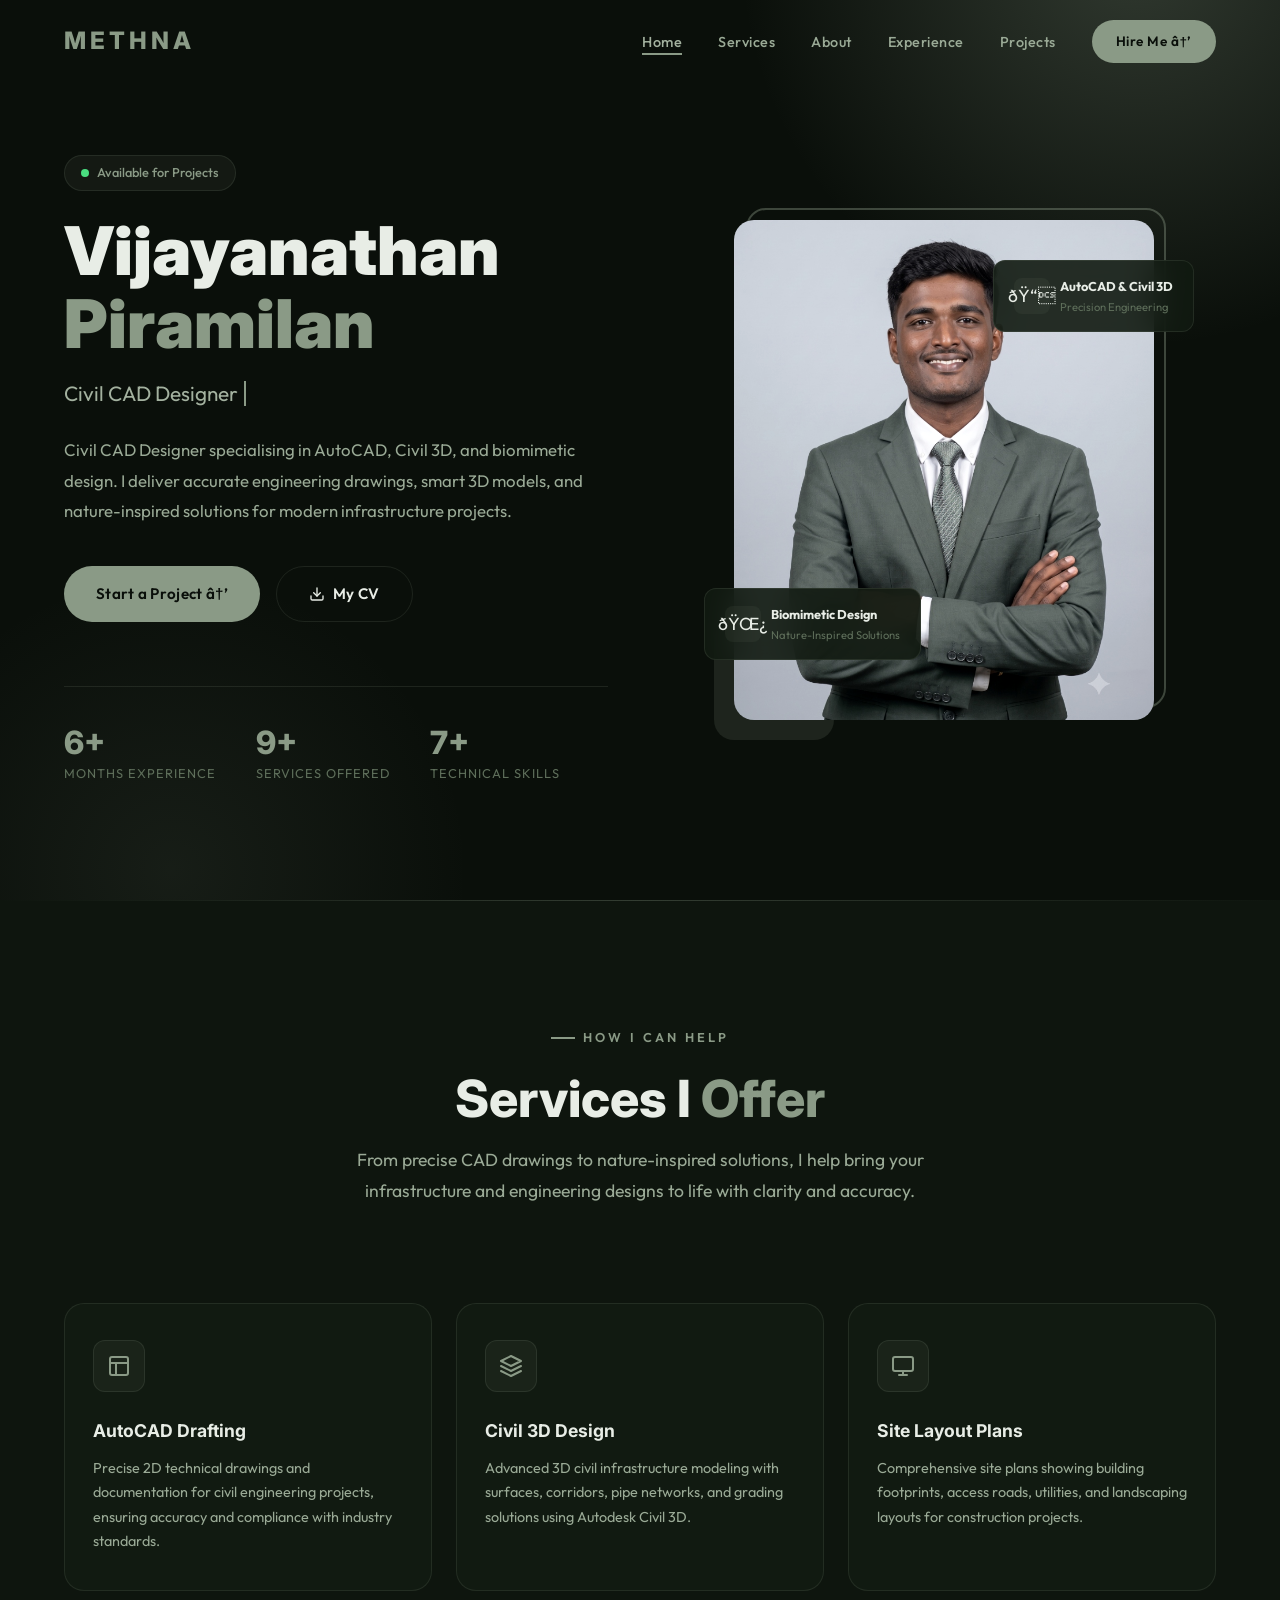
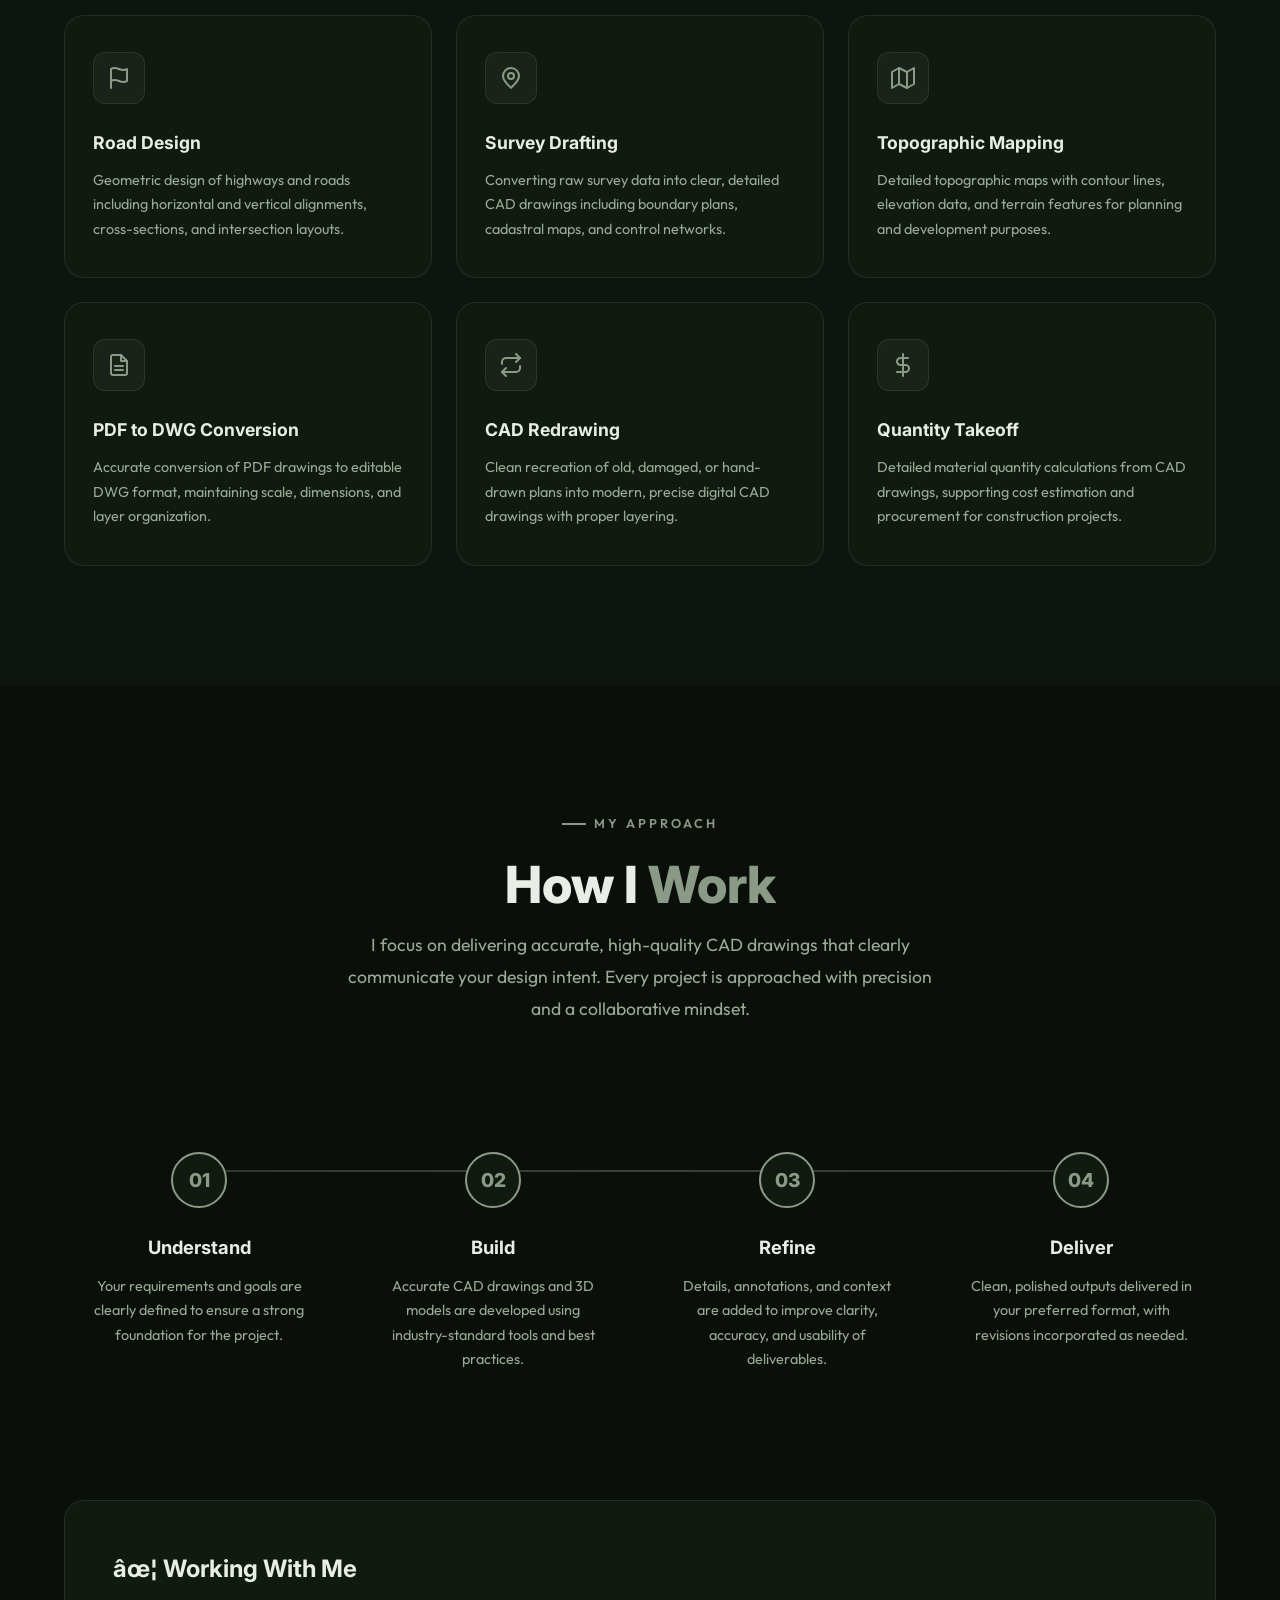
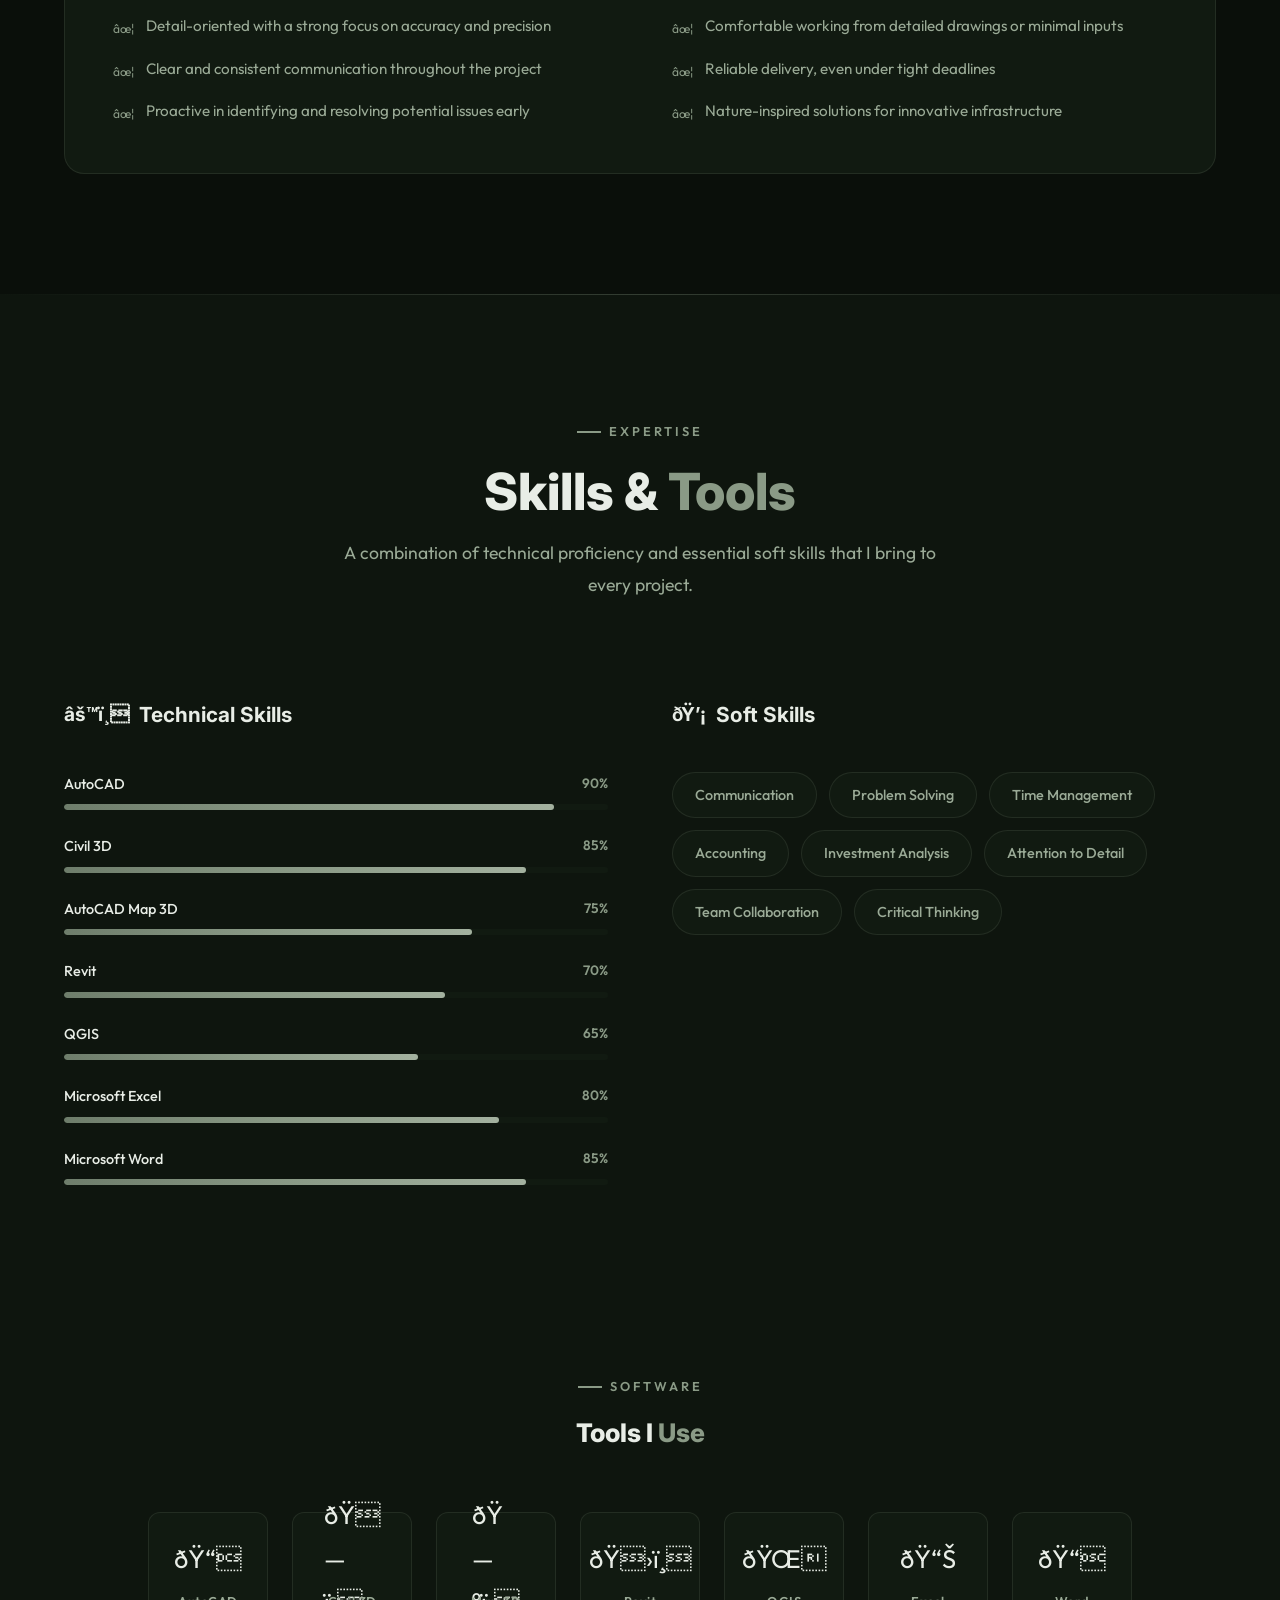
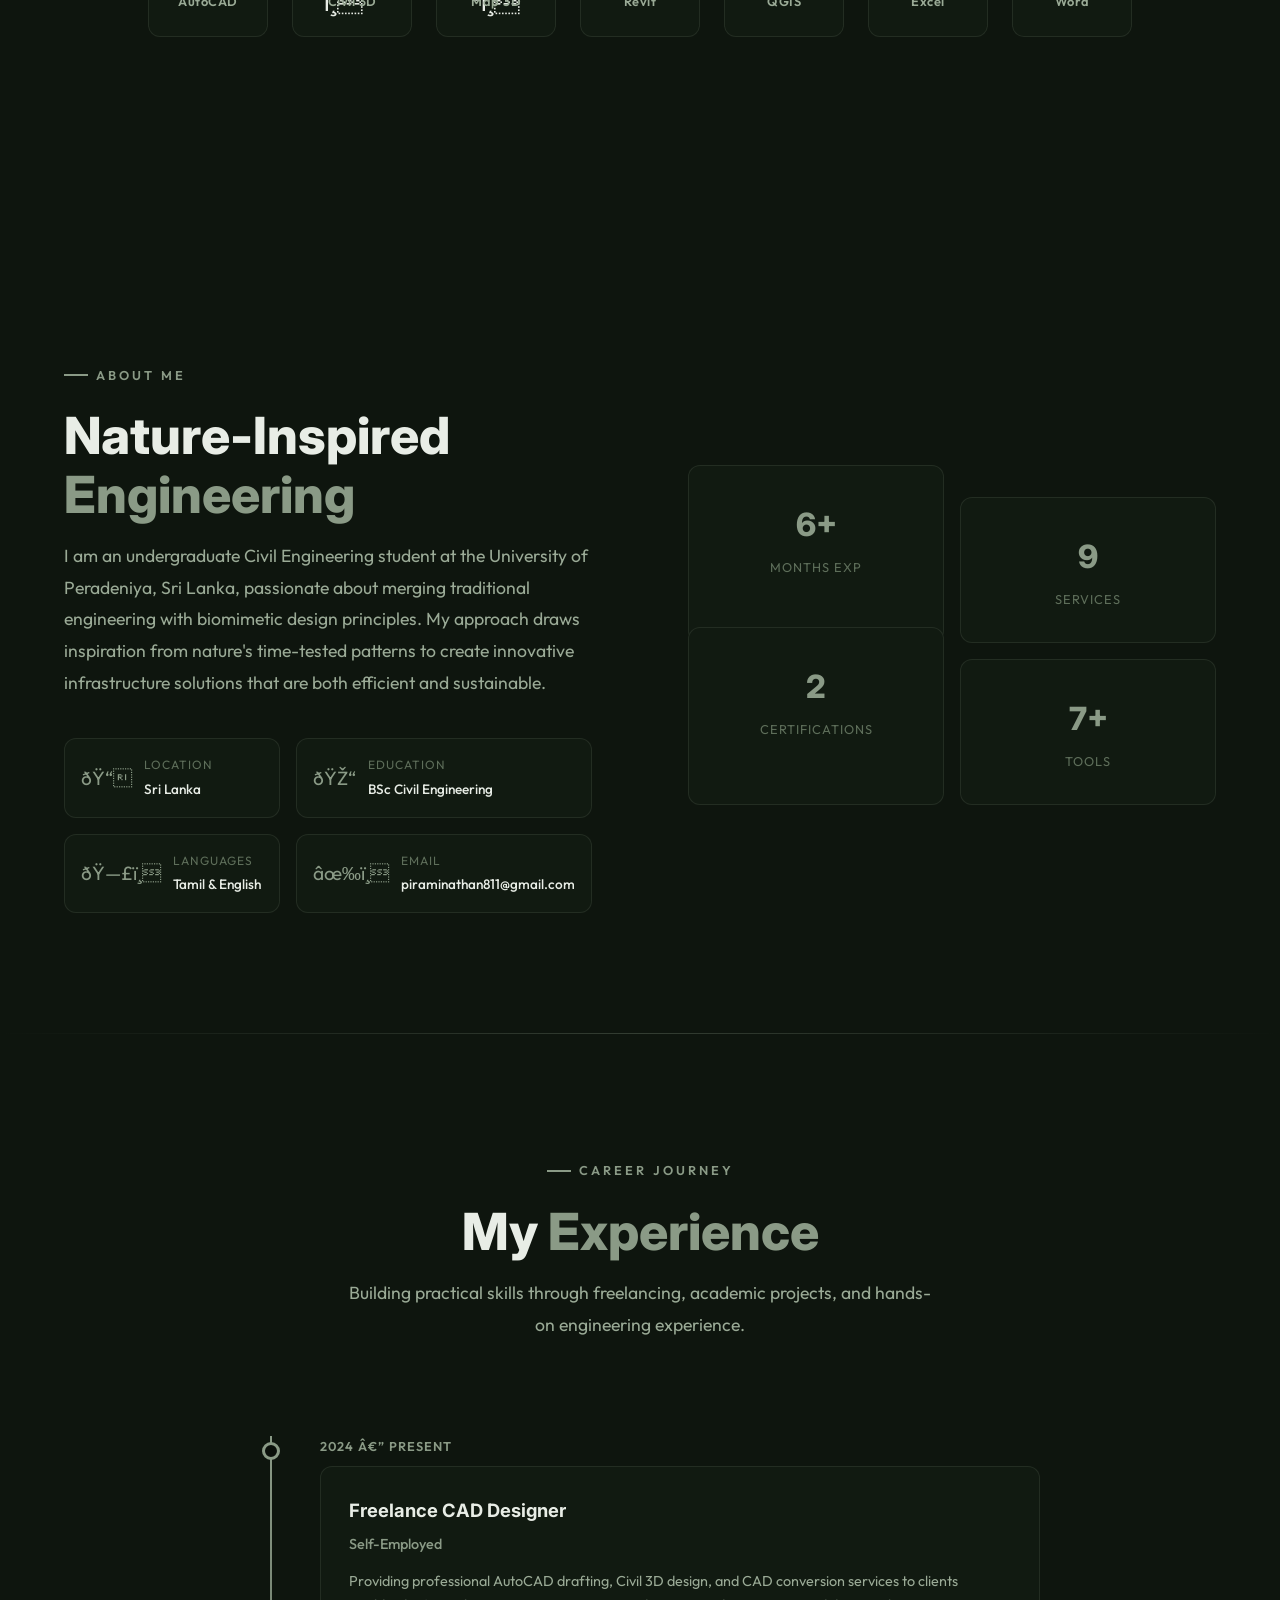
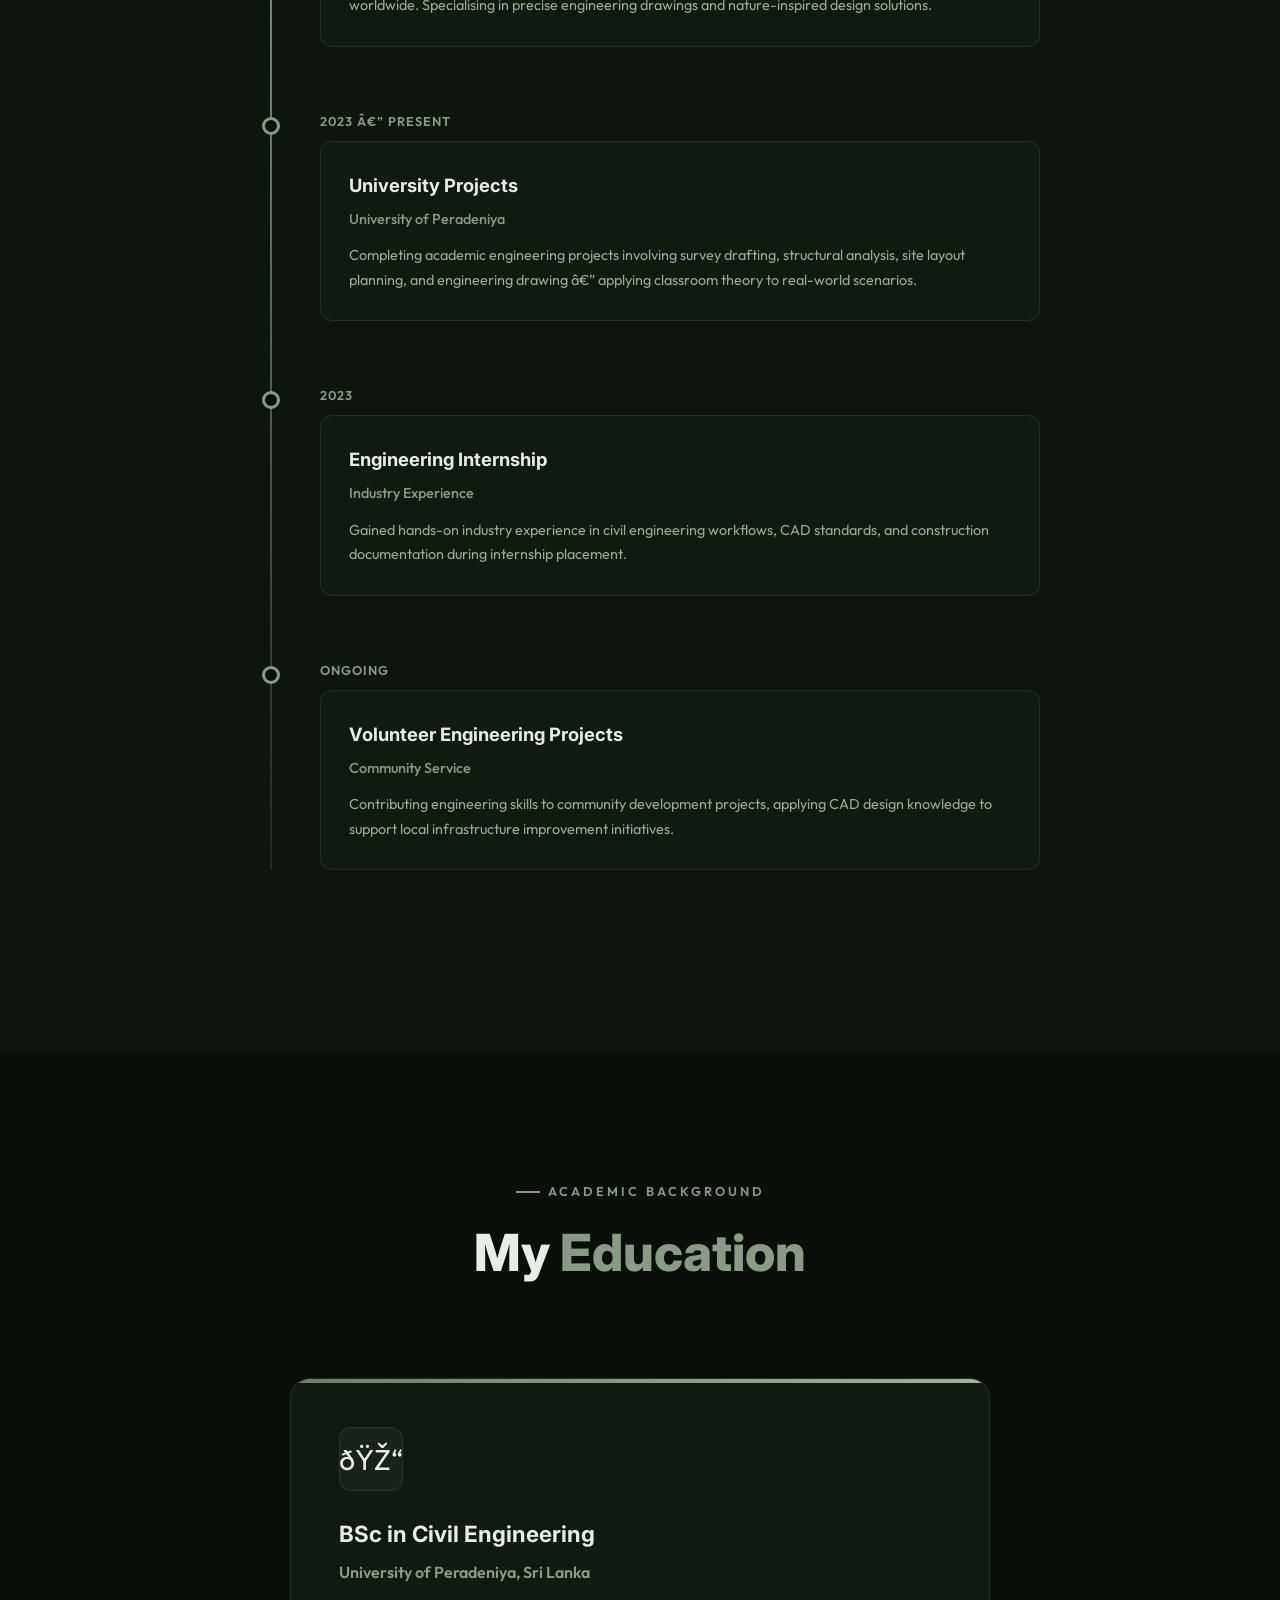
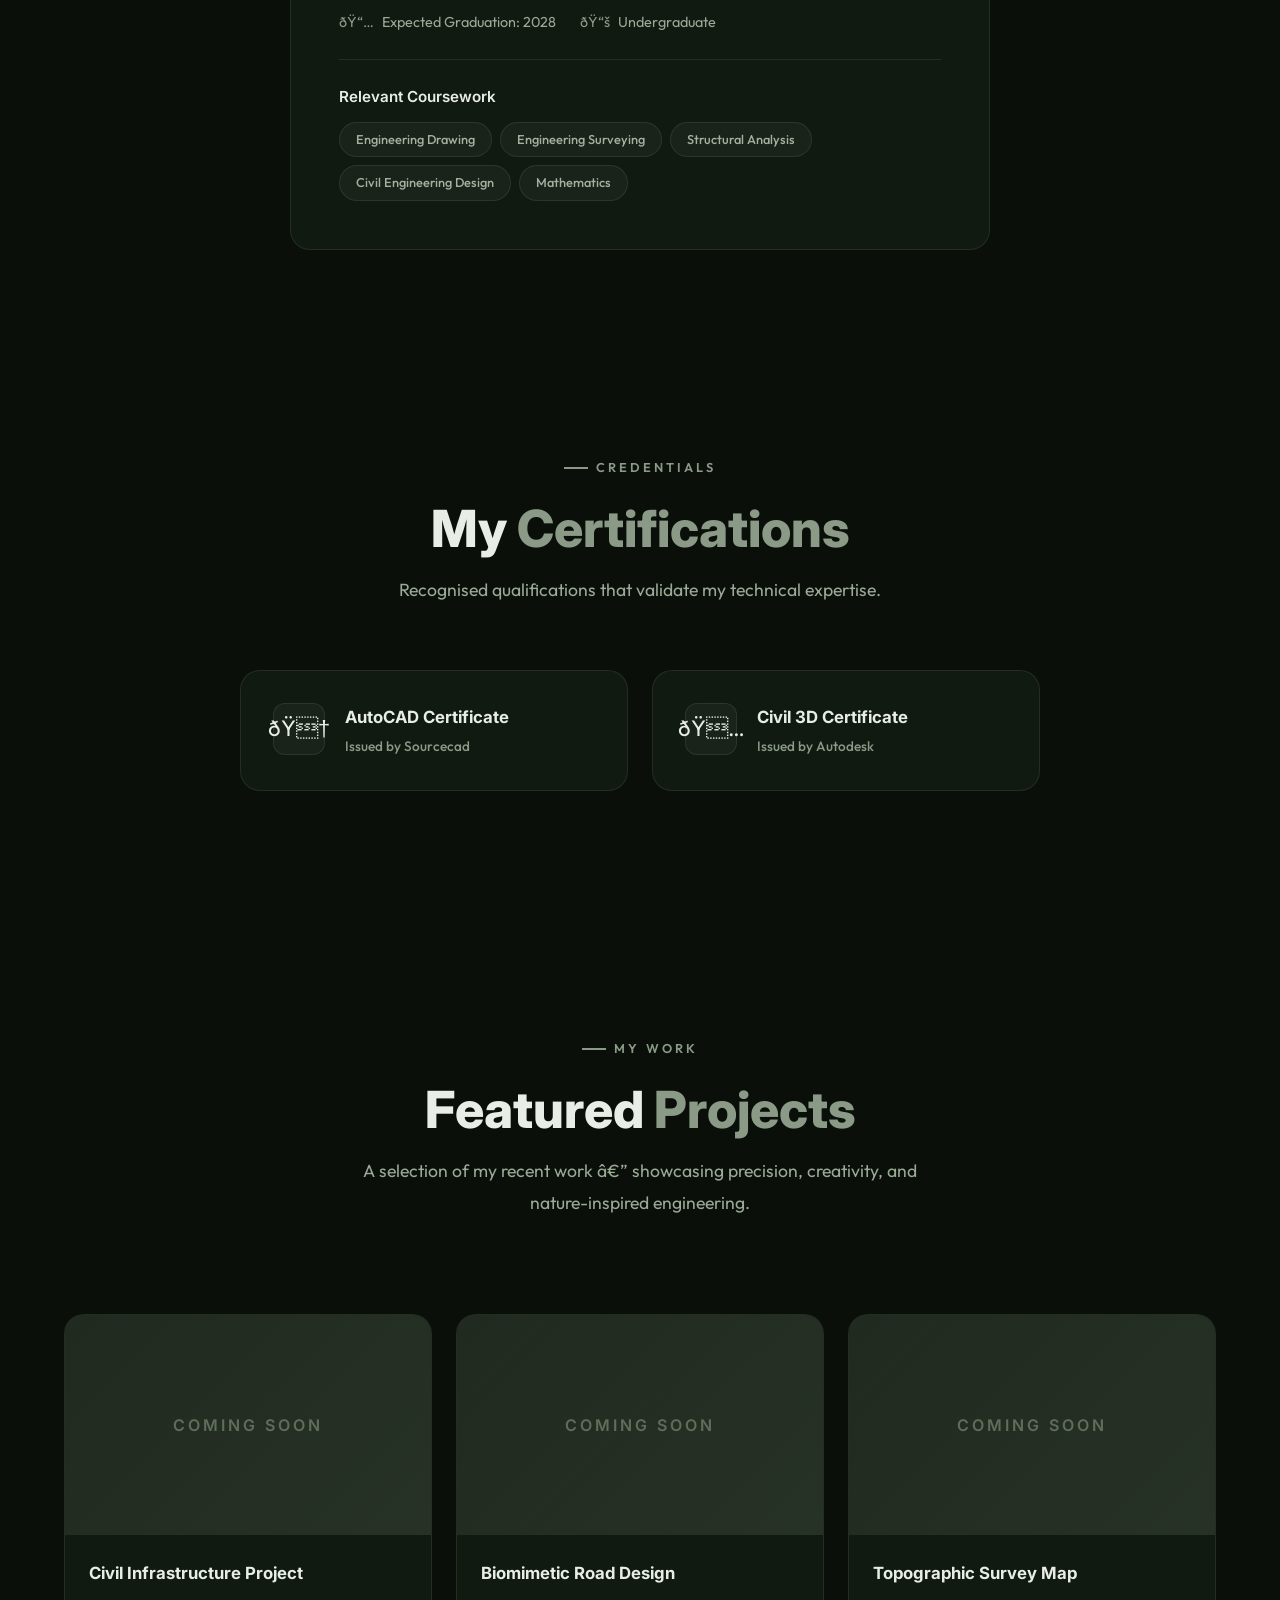
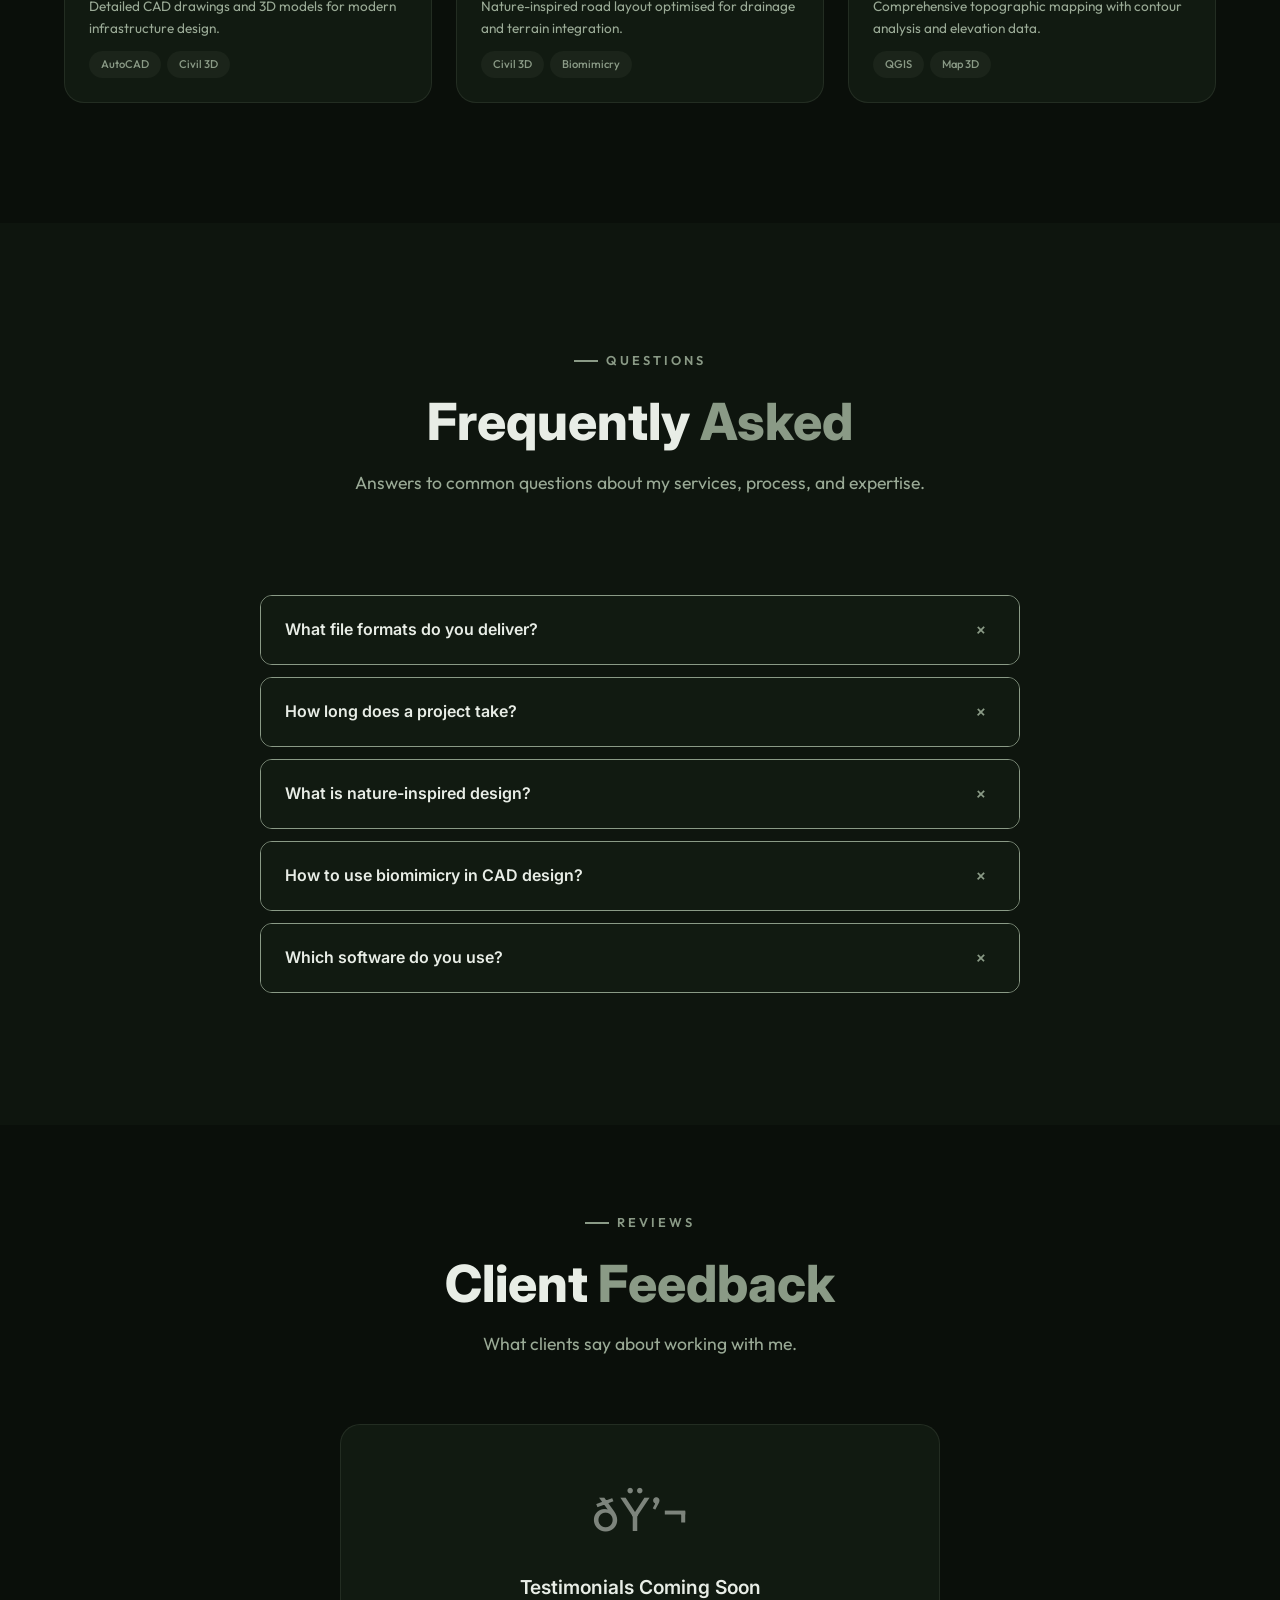
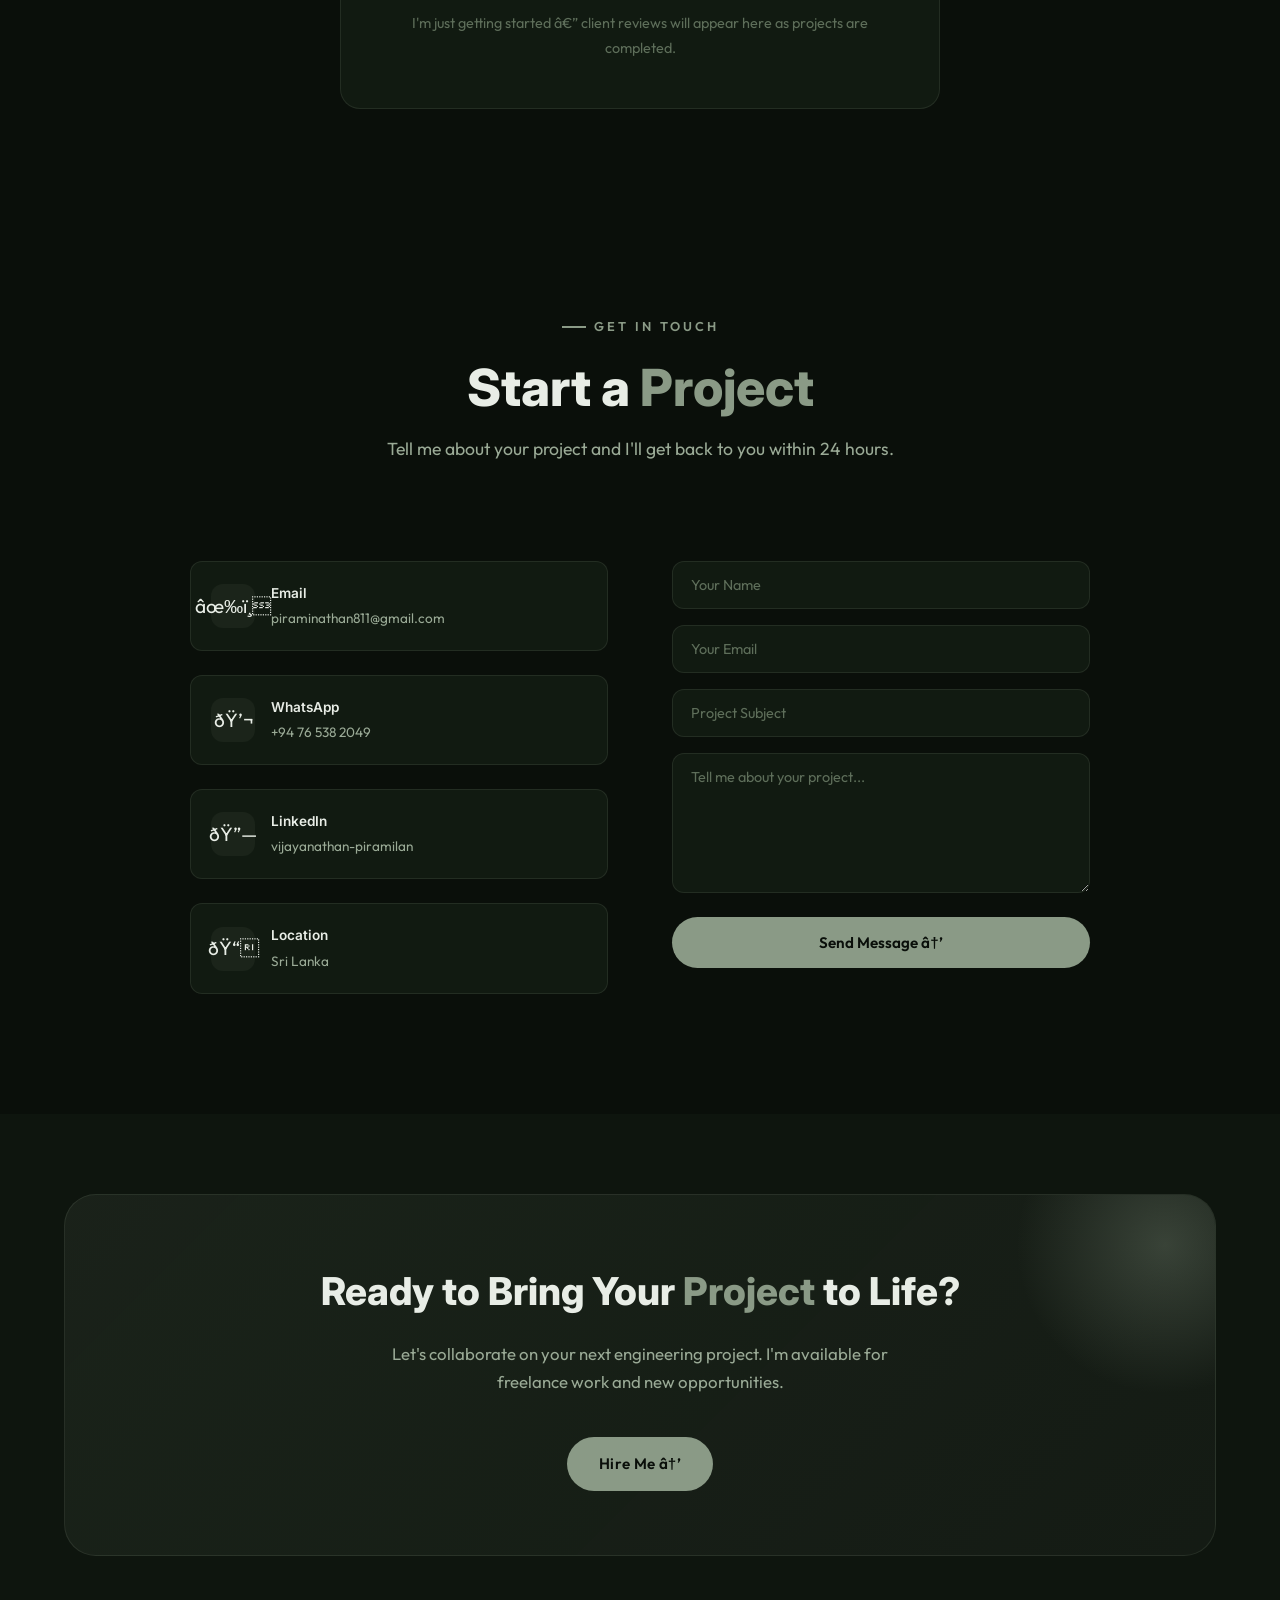
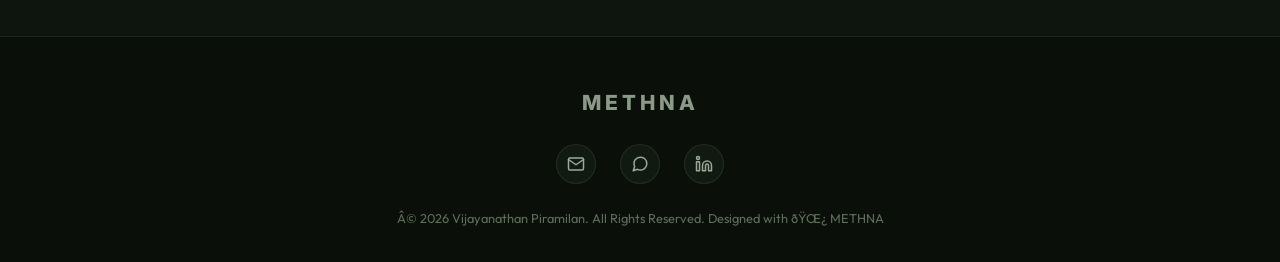
==== index.html @ d83e77e7 "Add files via upload" ====
﻿<!DOCTYPE html>
<html lang="en">

<head>
  <meta charset="UTF-8">
  <meta name="viewport" content="width=device-width, initial-scale=1.0">
  <meta name="description"
    content="Vijayanathan Piramilan â€” Civil CAD Designer specialising in AutoCAD, Civil 3D, and biomimetic design. Delivering accurate engineering drawings, smart 3D models, and nature-inspired solutions.">
  <meta name="keywords"
    content="CAD Designer, AutoCAD, Civil 3D, Civil Engineering, Biomimicry, Nature-Inspired Design, Sri Lanka">
  <meta name="author" content="Vijayanathan Piramilan">
  <title>METHNA | Vijayanathan Piramilan â€” Civil CAD Designer</title>
  <style>
/* ============================================================
   METHNA Portfolio â€” Design System
   Color Palette: #8A9A86 (Sage Green) + White + Dark Navy
   ============================================================ */

/* ---------- Google Fonts ---------- */
@import url('https://fonts.googleapis.com/css2?family=Inter:wght@300;400;500;600;700;800;900&family=Outfit:wght@300;400;500;600;700;800&display=swap');

/* ---------- CSS Custom Properties ---------- */
:root {
  /* Colors */
  --sage: #8A9A86;
  --sage-light: #a3b19f;
  --sage-dark: #6e7d6b;
  --sage-glow: rgba(138, 154, 134, 0.3);
  --sage-subtle: rgba(138, 154, 134, 0.08);
  --white: #ffffff;
  --off-white: #f0f2ee;
  --dark-bg: #0a0f0a;
  --dark-card: #111a11;
  --dark-card-hover: #162016;
  --dark-surface: #0e150e;
  --dark-border: rgba(138, 154, 134, 0.15);
  --text-primary: #e8ede6;
  --text-secondary: #9aaa96;
  --text-muted: #5e6e5a;

  /* Typography */
  --font-heading: 'Inter', sans-serif;
  --font-body: 'Outfit', sans-serif;

  /* Spacing */
  --section-padding: 120px 0;
  --container-width: 1200px;
  --gap-xs: 8px;
  --gap-sm: 16px;
  --gap-md: 24px;
  --gap-lg: 40px;
  --gap-xl: 64px;
  --gap-2xl: 96px;

  /* Border Radius */
  --radius-sm: 8px;
  --radius-md: 12px;
  --radius-lg: 20px;
  --radius-xl: 32px;
  --radius-full: 50%;

  /* Transitions */
  --transition-fast: 0.2s cubic-bezier(0.4, 0, 0.2, 1);
  --transition-base: 0.3s cubic-bezier(0.4, 0, 0.2, 1);
  --transition-slow: 0.5s cubic-bezier(0.4, 0, 0.2, 1);
  --transition-spring: 0.6s cubic-bezier(0.34, 1.56, 0.64, 1);

  /* Shadows */
  --shadow-card: 0 4px 24px rgba(0, 0, 0, 0.3);
  --shadow-glow: 0 0 40px rgba(138, 154, 134, 0.15);
  --shadow-hover: 0 8px 40px rgba(138, 154, 134, 0.2);
}

/* ---------- Reset & Base ---------- */
*, *::before, *::after {
  margin: 0;
  padding: 0;
  box-sizing: border-box;
}

html {
  scroll-behavior: smooth;
  scroll-padding-top: 80px;
}

body {
  font-family: var(--font-body);
  background-color: var(--dark-bg);
  color: var(--text-primary);
  line-height: 1.7;
  overflow-x: hidden;
  -webkit-font-smoothing: antialiased;
  -moz-osx-font-smoothing: grayscale;
}

img {
  max-width: 100%;
  display: block;
}

a {
  text-decoration: none;
  color: inherit;
  transition: var(--transition-base);
}

ul, ol {
  list-style: none;
}

/* ---------- Utility ---------- */
.container {
  max-width: var(--container-width);
  margin: 0 auto;
  padding: 0 24px;
}

.section-label {
  display: inline-flex;
  align-items: center;
  gap: 8px;
  font-family: var(--font-body);
  font-size: 0.8rem;
  font-weight: 600;
  letter-spacing: 3px;
  text-transform: uppercase;
  color: var(--sage);
  margin-bottom: 20px;
}

.section-label::before {
  content: '';
  display: inline-block;
  width: 24px;
  height: 2px;
  background: var(--sage);
}

.section-title {
  font-family: var(--font-heading);
  font-size: clamp(2rem, 4vw, 3.2rem);
  font-weight: 800;
  line-height: 1.15;
  color: var(--text-primary);
  margin-bottom: 16px;
}

.section-subtitle {
  font-size: 1.1rem;
  color: var(--text-secondary);
  max-width: 600px;
  line-height: 1.8;
}

.highlight {
  color: var(--sage);
}

/* ---------- Scroll Animations ---------- */
.reveal {
  opacity: 0;
  transform: translateY(40px);
  transition: opacity 0.7s cubic-bezier(0.4, 0, 0.2, 1),
              transform 0.7s cubic-bezier(0.4, 0, 0.2, 1);
}

.reveal.active {
  opacity: 1;
  transform: translateY(0);
}

.reveal-delay-1 { transition-delay: 0.1s; }
.reveal-delay-2 { transition-delay: 0.2s; }
.reveal-delay-3 { transition-delay: 0.3s; }
.reveal-delay-4 { transition-delay: 0.4s; }
.reveal-delay-5 { transition-delay: 0.5s; }
.reveal-delay-6 { transition-delay: 0.6s; }

/* ---------- Navbar ---------- */
.navbar {
  position: fixed;
  top: 0;
  left: 0;
  width: 100%;
  z-index: 1000;
  padding: 20px 0;
  transition: var(--transition-base);
}

.navbar.scrolled {
  background: rgba(10, 15, 10, 0.85);
  backdrop-filter: blur(20px);
  -webkit-backdrop-filter: blur(20px);
  border-bottom: 1px solid var(--dark-border);
  padding: 14px 0;
}

.navbar .container {
  display: flex;
  align-items: center;
  justify-content: space-between;
}

.nav-logo {
  font-family: var(--font-heading);
  font-size: 1.5rem;
  font-weight: 800;
  color: var(--sage);
  letter-spacing: 4px;
  text-transform: uppercase;
}

.nav-logo span {
  color: var(--text-primary);
  font-weight: 300;
}

.nav-links {
  display: flex;
  align-items: center;
  gap: 36px;
}

.nav-links a {
  font-family: var(--font-body);
  font-size: 0.9rem;
  font-weight: 500;
  color: var(--text-secondary);
  position: relative;
  letter-spacing: 0.5px;
}

.nav-links a::after {
  content: '';
  position: absolute;
  bottom: -4px;
  left: 0;
  width: 0;
  height: 2px;
  background: var(--sage);
  transition: var(--transition-base);
}

.nav-links a:hover,
.nav-links a.active {
  color: var(--sage-light);
}

.nav-links a:hover::after,
.nav-links a.active::after {
  width: 100%;
}

.nav-cta {
  display: inline-flex;
  align-items: center;
  gap: 8px;
  padding: 10px 24px;
  background: var(--sage);
  color: var(--dark-bg) !important;
  border-radius: var(--radius-xl);
  font-weight: 600 !important;
  font-size: 0.85rem !important;
  letter-spacing: 0.5px;
  transition: var(--transition-base) !important;
}

.nav-cta::after {
  display: none !important;
}

.nav-cta:hover {
  background: var(--sage-light) !important;
  color: var(--dark-bg) !important;
  transform: translateY(-2px);
  box-shadow: var(--shadow-glow);
}

/* Hamburger Menu */
.hamburger {
  display: none;
  flex-direction: column;
  gap: 5px;
  cursor: pointer;
  z-index: 1001;
  padding: 4px;
}

.hamburger span {
  display: block;
  width: 24px;
  height: 2px;
  background: var(--text-primary);
  transition: var(--transition-base);
  border-radius: 2px;
}

.hamburger.active span:nth-child(1) {
  transform: rotate(45deg) translate(5px, 5px);
}

.hamburger.active span:nth-child(2) {
  opacity: 0;
}

.hamburger.active span:nth-child(3) {
  transform: rotate(-45deg) translate(5px, -5px);
}

/* ---------- Hero Section ---------- */
.hero {
  min-height: 100vh;
  display: flex;
  align-items: center;
  position: relative;
  overflow: hidden;
  padding: 120px 0 80px;
}

.hero::before {
  content: '';
  position: absolute;
  top: -50%;
  right: -20%;
  width: 800px;
  height: 800px;
  background: radial-gradient(circle, var(--sage-glow) 0%, transparent 70%);
  animation: float 8s ease-in-out infinite;
  pointer-events: none;
}

.hero::after {
  content: '';
  position: absolute;
  bottom: -30%;
  left: -10%;
  width: 600px;
  height: 600px;
  background: radial-gradient(circle, rgba(138, 154, 134, 0.1) 0%, transparent 70%);
  animation: float 10s ease-in-out infinite reverse;
  pointer-events: none;
}

@keyframes float {
  0%, 100% { transform: translate(0, 0) scale(1); }
  50% { transform: translate(30px, -30px) scale(1.05); }
}

.hero .container {
  display: grid;
  grid-template-columns: 1fr 1fr;
  gap: var(--gap-xl);
  align-items: center;
  position: relative;
  z-index: 1;
}

.hero-content {
  max-width: 580px;
}

.hero-badge {
  display: inline-flex;
  align-items: center;
  gap: 8px;
  padding: 6px 16px;
  background: var(--sage-subtle);
  border: 1px solid var(--dark-border);
  border-radius: var(--radius-xl);
  font-size: 0.8rem;
  color: var(--sage);
  margin-bottom: var(--gap-md);
  font-weight: 500;
}

.hero-badge .dot {
  width: 8px;
  height: 8px;
  background: #4ade80;
  border-radius: 50%;
  animation: pulse-dot 2s ease-in-out infinite;
}

@keyframes pulse-dot {
  0%, 100% { opacity: 1; }
  50% { opacity: 0.4; }
}

.hero-name {
  font-family: var(--font-heading);
  font-size: clamp(2.5rem, 5.5vw, 4.2rem);
  font-weight: 900;
  line-height: 1.08;
  margin-bottom: var(--gap-sm);
  color: var(--text-primary);
}

.hero-name .first {
  display: block;
}

.hero-name .last {
  display: block;
  color: var(--sage);
}

.hero-title {
  font-family: var(--font-body);
  font-size: 1.3rem;
  font-weight: 400;
  color: var(--sage-light);
  margin-bottom: var(--gap-md);
  min-height: 2rem;
}

.hero-title .typing-cursor {
  display: inline-block;
  width: 2px;
  height: 1.2em;
  background: var(--sage);
  margin-left: 2px;
  animation: blink 0.8s step-end infinite;
  vertical-align: text-bottom;
}

@keyframes blink {
  50% { opacity: 0; }
}

.hero-description {
  font-size: 1.05rem;
  color: var(--text-secondary);
  line-height: 1.8;
  margin-bottom: var(--gap-lg);
}

.hero-buttons {
  display: flex;
  gap: var(--gap-sm);
  flex-wrap: wrap;
}

.btn {
  display: inline-flex;
  align-items: center;
  gap: 8px;
  padding: 14px 32px;
  border-radius: var(--radius-xl);
  font-family: var(--font-body);
  font-size: 0.95rem;
  font-weight: 600;
  cursor: pointer;
  border: none;
  transition: var(--transition-base);
  letter-spacing: 0.3px;
}

.btn-primary {
  background: var(--sage);
  color: var(--dark-bg);
}

.btn-primary:hover {
  background: var(--sage-light);
  transform: translateY(-3px);
  box-shadow: var(--shadow-glow);
}

.btn-outline {
  background: transparent;
  color: var(--text-primary);
  border: 1.5px solid var(--dark-border);
}

.btn-outline:hover {
  border-color: var(--sage);
  color: var(--sage);
  transform: translateY(-3px);
}

.hero-stats {
  display: flex;
  gap: var(--gap-lg);
  margin-top: var(--gap-xl);
  padding-top: var(--gap-lg);
  border-top: 1px solid var(--dark-border);
}

.stat {
  text-align: left;
}

.stat-value {
  font-family: var(--font-heading);
  font-size: 2rem;
  font-weight: 800;
  color: var(--sage);
  line-height: 1;
}

.stat-label {
  font-size: 0.8rem;
  color: var(--text-muted);
  margin-top: 4px;
  text-transform: uppercase;
  letter-spacing: 1px;
}

/* Hero Image */
.hero-image {
  display: flex;
  justify-content: center;
  align-items: center;
  position: relative;
}

.hero-image-wrapper {
  position: relative;
  width: 420px;
  height: 500px;
}

.hero-image-wrapper img {
  width: 100%;
  height: 100%;
  object-fit: cover;
  border-radius: var(--radius-lg);
  position: relative;
  z-index: 2;
  filter: grayscale(15%) contrast(1.05);
}

.hero-image-wrapper::before {
  content: '';
  position: absolute;
  top: -12px;
  right: -12px;
  width: 100%;
  height: 100%;
  border: 2px solid var(--sage);
  border-radius: var(--radius-lg);
  z-index: 1;
  opacity: 0.4;
}

.hero-image-wrapper::after {
  content: '';
  position: absolute;
  bottom: -20px;
  left: -20px;
  width: 120px;
  height: 120px;
  background: var(--sage);
  border-radius: var(--radius-lg);
  opacity: 0.15;
  z-index: 0;
}

.hero-floating-card {
  position: absolute;
  z-index: 3;
  padding: 14px 20px;
  background: rgba(17, 26, 17, 0.9);
  backdrop-filter: blur(16px);
  border: 1px solid var(--dark-border);
  border-radius: var(--radius-md);
  font-size: 0.85rem;
  color: var(--text-primary);
  display: flex;
  align-items: center;
  gap: 10px;
  animation: float-card 4s ease-in-out infinite;
}

.hero-floating-card.card-1 {
  top: 40px;
  right: -40px;
}

.hero-floating-card.card-2 {
  bottom: 60px;
  left: -30px;
  animation-delay: 2s;
}

@keyframes float-card {
  0%, 100% { transform: translateY(0); }
  50% { transform: translateY(-8px); }
}

.hero-floating-card .card-icon {
  width: 36px;
  height: 36px;
  background: var(--sage-subtle);
  border-radius: var(--radius-sm);
  display: flex;
  align-items: center;
  justify-content: center;
  font-size: 1.1rem;
}

/* ---------- Services Section ---------- */
.services {
  padding: var(--section-padding);
  background: var(--dark-surface);
  position: relative;
}

.services::before {
  content: '';
  position: absolute;
  top: 0;
  left: 0;
  right: 0;
  height: 1px;
  background: linear-gradient(90deg, transparent, var(--sage), transparent);
  opacity: 0.3;
}

.services-header {
  text-align: center;
  margin-bottom: var(--gap-2xl);
}

.services-header .section-subtitle {
  margin: 0 auto;
}

.services-grid {
  display: grid;
  grid-template-columns: repeat(3, 1fr);
  gap: var(--gap-md);
}

.service-card {
  padding: 36px 28px;
  background: var(--dark-card);
  border: 1px solid var(--dark-border);
  border-radius: var(--radius-lg);
  transition: var(--transition-base);
  position: relative;
  overflow: hidden;
}

.service-card::before {
  content: '';
  position: absolute;
  top: 0;
  left: 0;
  right: 0;
  height: 3px;
  background: linear-gradient(90deg, var(--sage), var(--sage-light));
  transform: scaleX(0);
  transition: var(--transition-base);
  transform-origin: left;
}

.service-card:hover {
  background: var(--dark-card-hover);
  border-color: var(--sage);
  transform: translateY(-6px);
  box-shadow: var(--shadow-hover);
}

.service-card:hover::before {
  transform: scaleX(1);
}

.service-icon {
  width: 52px;
  height: 52px;
  background: var(--sage-subtle);
  border: 1px solid var(--dark-border);
  border-radius: var(--radius-md);
  display: flex;
  align-items: center;
  justify-content: center;
  font-size: 1.4rem;
  margin-bottom: var(--gap-md);
  transition: var(--transition-base);
}

.service-card:hover .service-icon {
  background: var(--sage);
  border-color: var(--sage);
}

.service-card:hover .service-icon svg {
  filter: brightness(0);
}

.service-card h3 {
  font-family: var(--font-heading);
  font-size: 1.1rem;
  font-weight: 700;
  margin-bottom: 10px;
  color: var(--text-primary);
}

.service-card p {
  font-size: 0.9rem;
  color: var(--text-secondary);
  line-height: 1.7;
}

/* ---------- Approach Section ---------- */
.approach {
  padding: var(--section-padding);
}

.approach-header {
  text-align: center;
  margin-bottom: var(--gap-2xl);
}

.approach-header .section-subtitle {
  margin: 0 auto;
}

.approach-steps {
  display: grid;
  grid-template-columns: repeat(4, 1fr);
  gap: var(--gap-md);
  position: relative;
}

.approach-steps::before {
  content: '';
  position: absolute;
  top: 50px;
  left: 12.5%;
  right: 12.5%;
  height: 2px;
  background: linear-gradient(90deg, var(--sage), var(--sage-light), var(--sage));
  opacity: 0.3;
}

.approach-step {
  text-align: center;
  padding: 32px 20px;
  position: relative;
}

.step-number {
  width: 56px;
  height: 56px;
  background: var(--dark-card);
  border: 2px solid var(--sage);
  border-radius: var(--radius-full);
  display: flex;
  align-items: center;
  justify-content: center;
  margin: 0 auto var(--gap-md);
  font-family: var(--font-heading);
  font-size: 1.2rem;
  font-weight: 800;
  color: var(--sage);
  position: relative;
  z-index: 2;
  transition: var(--transition-base);
}

.approach-step:hover .step-number {
  background: var(--sage);
  color: var(--dark-bg);
  transform: scale(1.1);
  box-shadow: var(--shadow-glow);
}

.approach-step h3 {
  font-family: var(--font-heading);
  font-size: 1.15rem;
  font-weight: 700;
  margin-bottom: 10px;
  color: var(--text-primary);
}

.approach-step p {
  font-size: 0.9rem;
  color: var(--text-secondary);
  line-height: 1.7;
}

/* ---------- Working Together ---------- */
.working-together {
  margin-top: var(--gap-2xl);
  padding: 48px;
  background: var(--dark-card);
  border: 1px solid var(--dark-border);
  border-radius: var(--radius-lg);
}

.working-together h3 {
  font-family: var(--font-heading);
  font-size: 1.5rem;
  font-weight: 700;
  margin-bottom: var(--gap-md);
  color: var(--text-primary);
}

.working-list {
  display: grid;
  grid-template-columns: repeat(2, 1fr);
  gap: var(--gap-sm) var(--gap-xl);
}

.working-list li {
  display: flex;
  align-items: flex-start;
  gap: 12px;
  font-size: 0.95rem;
  color: var(--text-secondary);
  line-height: 1.7;
}

.working-list li::before {
  content: 'âœ¦';
  color: var(--sage);
  font-size: 0.75rem;
  margin-top: 6px;
  flex-shrink: 0;
}

/* ---------- Skills Section ---------- */
.skills {
  padding: var(--section-padding);
  background: var(--dark-surface);
  position: relative;
}

.skills::before {
  content: '';
  position: absolute;
  top: 0;
  left: 0;
  right: 0;
  height: 1px;
  background: linear-gradient(90deg, transparent, var(--sage), transparent);
  opacity: 0.3;
}

.skills-header {
  text-align: center;
  margin-bottom: var(--gap-2xl);
}

.skills-header .section-subtitle {
  margin: 0 auto;
}

.skills-content {
  display: grid;
  grid-template-columns: 1fr 1fr;
  gap: var(--gap-xl);
}

.skills-category h3 {
  font-family: var(--font-heading);
  font-size: 1.3rem;
  font-weight: 700;
  margin-bottom: var(--gap-lg);
  color: var(--text-primary);
  display: flex;
  align-items: center;
  gap: 10px;
}

.skills-category h3 span {
  font-size: 1.2rem;
}

.skill-item {
  margin-bottom: var(--gap-md);
}

.skill-info {
  display: flex;
  justify-content: space-between;
  margin-bottom: 8px;
}

.skill-name {
  font-size: 0.9rem;
  font-weight: 500;
  color: var(--text-primary);
}

.skill-percent {
  font-size: 0.85rem;
  color: var(--sage);
  font-weight: 600;
}

.skill-bar {
  width: 100%;
  height: 6px;
  background: var(--dark-card);
  border-radius: var(--radius-xl);
  overflow: hidden;
}

.skill-bar-fill {
  height: 100%;
  background: linear-gradient(90deg, var(--sage-dark), var(--sage), var(--sage-light));
  border-radius: var(--radius-xl);
  width: 0;
  transition: width 1.2s cubic-bezier(0.4, 0, 0.2, 1);
}

/* Soft Skills as Tags */
.soft-skills-grid {
  display: flex;
  flex-wrap: wrap;
  gap: 12px;
}

.soft-skill-tag {
  padding: 10px 22px;
  background: var(--dark-card);
  border: 1px solid var(--dark-border);
  border-radius: var(--radius-xl);
  font-size: 0.9rem;
  font-weight: 500;
  color: var(--text-secondary);
  transition: var(--transition-base);
  cursor: default;
}

.soft-skill-tag:hover {
  border-color: var(--sage);
  color: var(--sage);
  background: var(--sage-subtle);
  transform: translateY(-2px);
}

/* ---------- Tools Section ---------- */
.tools {
  padding: 80px 0;
}

.tools-header {
  text-align: center;
  margin-bottom: var(--gap-xl);
}

.tools-grid {
  display: flex;
  flex-wrap: wrap;
  justify-content: center;
  gap: var(--gap-md);
}

.tool-item {
  display: flex;
  flex-direction: column;
  align-items: center;
  gap: 10px;
  padding: 24px 28px;
  background: var(--dark-card);
  border: 1px solid var(--dark-border);
  border-radius: var(--radius-md);
  transition: var(--transition-base);
  min-width: 120px;
}

.tool-item:hover {
  border-color: var(--sage);
  background: var(--dark-card-hover);
  transform: translateY(-4px);
  box-shadow: var(--shadow-hover);
}

.tool-icon {
  width: 44px;
  height: 44px;
  display: flex;
  align-items: center;
  justify-content: center;
  font-size: 1.6rem;
}

.tool-name {
  font-size: 0.8rem;
  font-weight: 600;
  color: var(--text-secondary);
  text-align: center;
  letter-spacing: 0.5px;
}

/* ---------- Experience Section ---------- */
.experience {
  padding: var(--section-padding);
  background: var(--dark-surface);
}

.experience::before {
  content: '';
  position: absolute;
  top: 0;
  left: 0;
  right: 0;
  height: 1px;
  background: linear-gradient(90deg, transparent, var(--sage), transparent);
  opacity: 0.3;
}

.experience-header {
  text-align: center;
  margin-bottom: var(--gap-2xl);
}

.experience-header .section-subtitle {
  margin: 0 auto;
}

.timeline {
  position: relative;
  max-width: 800px;
  margin: 0 auto;
}

.timeline::before {
  content: '';
  position: absolute;
  left: 30px;
  top: 0;
  bottom: 0;
  width: 2px;
  background: linear-gradient(to bottom, var(--sage), var(--dark-border));
}

.timeline-item {
  position: relative;
  padding-left: 80px;
  margin-bottom: var(--gap-xl);
}

.timeline-dot {
  position: absolute;
  left: 22px;
  top: 6px;
  width: 18px;
  height: 18px;
  background: var(--dark-bg);
  border: 3px solid var(--sage);
  border-radius: var(--radius-full);
  z-index: 2;
  transition: var(--transition-base);
}

.timeline-item:hover .timeline-dot {
  background: var(--sage);
  box-shadow: 0 0 16px var(--sage-glow);
}

.timeline-date {
  font-size: 0.8rem;
  font-weight: 600;
  color: var(--sage);
  letter-spacing: 1px;
  text-transform: uppercase;
  margin-bottom: 8px;
}

.timeline-card {
  padding: 28px;
  background: var(--dark-card);
  border: 1px solid var(--dark-border);
  border-radius: var(--radius-md);
  transition: var(--transition-base);
}

.timeline-card:hover {
  border-color: var(--sage);
  box-shadow: var(--shadow-hover);
}

.timeline-card h3 {
  font-family: var(--font-heading);
  font-size: 1.15rem;
  font-weight: 700;
  color: var(--text-primary);
  margin-bottom: 6px;
}

.timeline-card .timeline-org {
  font-size: 0.9rem;
  color: var(--sage);
  margin-bottom: 12px;
  font-weight: 500;
}

.timeline-card p {
  font-size: 0.9rem;
  color: var(--text-secondary);
  line-height: 1.7;
}

/* ---------- Education Section ---------- */
.education {
  padding: var(--section-padding);
}

.education-header {
  text-align: center;
  margin-bottom: var(--gap-2xl);
}

.education-header .section-subtitle {
  margin: 0 auto;
}

.education-card {
  max-width: 700px;
  margin: 0 auto;
  padding: 48px;
  background: var(--dark-card);
  border: 1px solid var(--dark-border);
  border-radius: var(--radius-lg);
  position: relative;
  overflow: hidden;
}

.education-card::before {
  content: '';
  position: absolute;
  top: 0;
  left: 0;
  right: 0;
  height: 4px;
  background: linear-gradient(90deg, var(--sage-dark), var(--sage), var(--sage-light));
}

.education-card .edu-icon {
  width: 64px;
  height: 64px;
  background: var(--sage-subtle);
  border: 1px solid var(--dark-border);
  border-radius: var(--radius-md);
  display: flex;
  align-items: center;
  justify-content: center;
  font-size: 1.8rem;
  margin-bottom: var(--gap-md);
}

.education-card h3 {
  font-family: var(--font-heading);
  font-size: 1.4rem;
  font-weight: 700;
  color: var(--text-primary);
  margin-bottom: 6px;
}

.education-card .edu-university {
  font-size: 1rem;
  color: var(--sage);
  font-weight: 600;
  margin-bottom: var(--gap-md);
}

.education-meta {
  display: flex;
  flex-wrap: wrap;
  gap: var(--gap-md);
  margin-bottom: var(--gap-md);
}

.education-meta-item {
  display: flex;
  align-items: center;
  gap: 8px;
  font-size: 0.9rem;
  color: var(--text-secondary);
}

.education-meta-item .meta-icon {
  color: var(--sage);
}

.education-coursework {
  padding-top: var(--gap-md);
  border-top: 1px solid var(--dark-border);
}

.education-coursework h4 {
  font-family: var(--font-heading);
  font-size: 0.95rem;
  font-weight: 600;
  color: var(--text-primary);
  margin-bottom: 12px;
}

.coursework-tags {
  display: flex;
  flex-wrap: wrap;
  gap: 8px;
}

.coursework-tag {
  padding: 6px 16px;
  background: var(--sage-subtle);
  border: 1px solid var(--dark-border);
  border-radius: var(--radius-xl);
  font-size: 0.8rem;
  color: var(--sage-light);
  font-weight: 500;
}

/* ---------- Certifications ---------- */
.certifications {
  padding: 80px 0 120px;
}

.certifications-header {
  text-align: center;
  margin-bottom: var(--gap-xl);
}

.certifications-header .section-subtitle {
  margin: 0 auto;
}

.certs-grid {
  display: grid;
  grid-template-columns: repeat(2, 1fr);
  gap: var(--gap-md);
  max-width: 800px;
  margin: 0 auto;
}

.cert-card {
  padding: 32px;
  background: var(--dark-card);
  border: 1px solid var(--dark-border);
  border-radius: var(--radius-lg);
  transition: var(--transition-base);
  display: flex;
  gap: 20px;
  align-items: flex-start;
}

.cert-card:hover {
  border-color: var(--sage);
  transform: translateY(-4px);
  box-shadow: var(--shadow-hover);
}

.cert-badge {
  width: 52px;
  height: 52px;
  background: var(--sage-subtle);
  border: 1px solid var(--dark-border);
  border-radius: var(--radius-md);
  display: flex;
  align-items: center;
  justify-content: center;
  font-size: 1.4rem;
  flex-shrink: 0;
}

.cert-info h3 {
  font-family: var(--font-heading);
  font-size: 1.05rem;
  font-weight: 700;
  color: var(--text-primary);
  margin-bottom: 4px;
}

.cert-info .cert-issuer {
  font-size: 0.85rem;
  color: var(--sage);
  font-weight: 500;
}

/* ---------- About Section ---------- */
.about {
  padding: var(--section-padding);
  background: var(--dark-surface);
}

.about .container {
  display: grid;
  grid-template-columns: 1fr 1fr;
  gap: var(--gap-2xl);
  align-items: center;
}

.about-content .section-subtitle {
  margin-bottom: var(--gap-lg);
}

.about-details {
  display: grid;
  grid-template-columns: 1fr 1fr;
  gap: var(--gap-sm);
  margin-top: var(--gap-lg);
}

.about-detail-item {
  display: flex;
  align-items: center;
  gap: 12px;
  padding: 16px;
  background: var(--dark-card);
  border: 1px solid var(--dark-border);
  border-radius: var(--radius-md);
  transition: var(--transition-base);
}

.about-detail-item:hover {
  border-color: var(--sage);
}

.about-detail-icon {
  font-size: 1.2rem;
  color: var(--sage);
}

.about-detail-text {
  font-size: 0.85rem;
}

.about-detail-text .detail-label {
  display: block;
  font-size: 0.75rem;
  color: var(--text-muted);
  text-transform: uppercase;
  letter-spacing: 1px;
  margin-bottom: 2px;
}

.about-detail-text .detail-value {
  color: var(--text-primary);
  font-weight: 500;
}

/* About Image */
.about-visual {
  position: relative;
}

.about-image-grid {
  display: grid;
  grid-template-columns: 1fr 1fr;
  gap: var(--gap-sm);
}

.about-image-card {
  padding: 32px 24px;
  background: var(--dark-card);
  border: 1px solid var(--dark-border);
  border-radius: var(--radius-md);
  text-align: center;
  transition: var(--transition-base);
}

.about-image-card:hover {
  border-color: var(--sage);
  transform: translateY(-4px);
}

.about-image-card .card-value {
  font-family: var(--font-heading);
  font-size: 2rem;
  font-weight: 800;
  color: var(--sage);
  margin-bottom: 4px;
}

.about-image-card .card-label {
  font-size: 0.8rem;
  color: var(--text-muted);
  text-transform: uppercase;
  letter-spacing: 1px;
}

.about-image-card:nth-child(2) {
  margin-top: 32px;
}

.about-image-card:nth-child(3) {
  margin-top: -32px;
}

/* ---------- Portfolio Section ---------- */
.portfolio {
  padding: var(--section-padding);
}

.portfolio-header {
  text-align: center;
  margin-bottom: var(--gap-2xl);
}

.portfolio-header .section-subtitle {
  margin: 0 auto;
}

.portfolio-grid {
  display: grid;
  grid-template-columns: repeat(3, 1fr);
  gap: var(--gap-md);
}

.portfolio-card {
  background: var(--dark-card);
  border: 1px solid var(--dark-border);
  border-radius: var(--radius-lg);
  overflow: hidden;
  transition: var(--transition-base);
  position: relative;
}

.portfolio-card:hover {
  border-color: var(--sage);
  transform: translateY(-6px);
  box-shadow: var(--shadow-hover);
}

.portfolio-card-image {
  width: 100%;
  height: 220px;
  background: linear-gradient(135deg, var(--sage-subtle), var(--dark-card-hover));
  display: flex;
  align-items: center;
  justify-content: center;
  position: relative;
  overflow: hidden;
}

.portfolio-card-image::after {
  content: '';
  position: absolute;
  inset: 0;
  background: linear-gradient(135deg, rgba(138, 154, 134, 0.05), rgba(138, 154, 134, 0.15));
}

.coming-soon-text {
  font-family: var(--font-heading);
  font-size: 1rem;
  font-weight: 600;
  color: var(--text-muted);
  letter-spacing: 3px;
  text-transform: uppercase;
  z-index: 1;
}

.portfolio-card-content {
  padding: 24px;
}

.portfolio-card-content h3 {
  font-family: var(--font-heading);
  font-size: 1.05rem;
  font-weight: 700;
  color: var(--text-primary);
  margin-bottom: 8px;
}

.portfolio-card-content p {
  font-size: 0.85rem;
  color: var(--text-secondary);
  line-height: 1.6;
}

.portfolio-tags {
  display: flex;
  flex-wrap: wrap;
  gap: 6px;
  margin-top: 12px;
}

.portfolio-tag {
  padding: 4px 12px;
  background: var(--sage-subtle);
  border-radius: var(--radius-xl);
  font-size: 0.7rem;
  color: var(--sage);
  font-weight: 500;
}

/* ---------- FAQ Section ---------- */
.faq {
  padding: var(--section-padding);
  background: var(--dark-surface);
}

.faq-header {
  text-align: center;
  margin-bottom: var(--gap-2xl);
}

.faq-header .section-subtitle {
  margin: 0 auto;
}

.faq-list {
  max-width: 760px;
  margin: 0 auto;
}

.faq-item {
  border: 1px solid var(--dark-border);
  border-radius: var(--radius-md);
  margin-bottom: 12px;
  overflow: hidden;
  transition: var(--transition-base);
}

.faq-item:hover {
  border-color: rgba(138, 154, 134, 0.3);
}

.faq-item.active {
  border-color: var(--sage);
}

.faq-question {
  display: flex;
  align-items: center;
  justify-content: space-between;
  padding: 20px 24px;
  cursor: pointer;
  background: var(--dark-card);
  transition: var(--transition-base);
  gap: 16px;
}

.faq-question:hover {
  background: var(--dark-card-hover);
}

.faq-question h3 {
  font-family: var(--font-heading);
  font-size: 1rem;
  font-weight: 600;
  color: var(--text-primary);
}

.faq-icon {
  width: 28px;
  height: 28px;
  display: flex;
  align-items: center;
  justify-content: center;
  font-size: 1.3rem;
  color: var(--sage);
  transition: var(--transition-base);
  flex-shrink: 0;
}

.faq-item.active .faq-icon {
  transform: rotate(45deg);
}

.faq-answer {
  max-height: 0;
  overflow: hidden;
  transition: max-height 0.4s cubic-bezier(0.4, 0, 0.2, 1);
}

.faq-answer-content {
  padding: 0 24px 20px;
  font-size: 0.95rem;
  color: var(--text-secondary);
  line-height: 1.8;
}

/* ---------- Testimonials ---------- */
.testimonials {
  padding: 80px 0;
}

.testimonials-header {
  text-align: center;
  margin-bottom: var(--gap-xl);
}

.testimonials-header .section-subtitle {
  margin: 0 auto;
}

.testimonials-placeholder {
  max-width: 600px;
  margin: 0 auto;
  padding: 48px;
  background: var(--dark-card);
  border: 1px solid var(--dark-border);
  border-radius: var(--radius-lg);
  text-align: center;
}

.testimonials-placeholder .placeholder-icon {
  font-size: 3rem;
  margin-bottom: var(--gap-sm);
  opacity: 0.5;
}

.testimonials-placeholder h3 {
  font-family: var(--font-heading);
  font-size: 1.2rem;
  font-weight: 600;
  color: var(--text-primary);
  margin-bottom: 8px;
}

.testimonials-placeholder p {
  font-size: 0.9rem;
  color: var(--text-muted);
}

/* ---------- Contact Section ---------- */
.contact {
  padding: var(--section-padding);
}

.contact-header {
  text-align: center;
  margin-bottom: var(--gap-2xl);
}

.contact-header .section-subtitle {
  margin: 0 auto;
}

.contact-content {
  display: grid;
  grid-template-columns: 1fr 1fr;
  gap: var(--gap-xl);
  max-width: 900px;
  margin: 0 auto;
}

.contact-info {
  display: flex;
  flex-direction: column;
  gap: var(--gap-md);
}

.contact-info-item {
  display: flex;
  align-items: center;
  gap: 16px;
  padding: 20px;
  background: var(--dark-card);
  border: 1px solid var(--dark-border);
  border-radius: var(--radius-md);
  transition: var(--transition-base);
}

.contact-info-item:hover {
  border-color: var(--sage);
  transform: translateX(4px);
}

.contact-icon {
  width: 44px;
  height: 44px;
  background: var(--sage-subtle);
  border-radius: var(--radius-md);
  display: flex;
  align-items: center;
  justify-content: center;
  font-size: 1.2rem;
  flex-shrink: 0;
}

.contact-text h4 {
  font-family: var(--font-heading);
  font-size: 0.85rem;
  font-weight: 600;
  color: var(--text-primary);
  margin-bottom: 2px;
}

.contact-text p, .contact-text a {
  font-size: 0.85rem;
  color: var(--text-secondary);
}

.contact-text a:hover {
  color: var(--sage);
}

/* Contact Form */
.contact-form {
  display: flex;
  flex-direction: column;
  gap: var(--gap-sm);
}

.form-group {
  position: relative;
}

.form-group input,
.form-group textarea {
  width: 100%;
  padding: 14px 18px;
  background: var(--dark-card);
  border: 1px solid var(--dark-border);
  border-radius: var(--radius-md);
  color: var(--text-primary);
  font-family: var(--font-body);
  font-size: 0.9rem;
  transition: var(--transition-base);
  outline: none;
}

.form-group input::placeholder,
.form-group textarea::placeholder {
  color: var(--text-muted);
}

.form-group input:focus,
.form-group textarea:focus {
  border-color: var(--sage);
  box-shadow: 0 0 0 3px var(--sage-glow);
}

.form-group textarea {
  min-height: 140px;
  resize: vertical;
}

.form-submit {
  display: inline-flex;
  align-items: center;
  justify-content: center;
  gap: 8px;
  padding: 16px 36px;
  background: var(--sage);
  color: var(--dark-bg);
  border: none;
  border-radius: var(--radius-xl);
  font-family: var(--font-body);
  font-size: 0.95rem;
  font-weight: 600;
  cursor: pointer;
  transition: var(--transition-base);
  width: 100%;
}

.form-submit:hover {
  background: var(--sage-light);
  transform: translateY(-2px);
  box-shadow: var(--shadow-glow);
}

/* ---------- CTA Section ---------- */
.cta-section {
  padding: 80px 0;
  background: var(--dark-surface);
  text-align: center;
}

.cta-inner {
  padding: 64px 48px;
  background: linear-gradient(135deg, rgba(138, 154, 134, 0.1), rgba(138, 154, 134, 0.05));
  border: 1px solid var(--dark-border);
  border-radius: var(--radius-xl);
  position: relative;
  overflow: hidden;
}

.cta-inner::before {
  content: '';
  position: absolute;
  top: -100px;
  right: -100px;
  width: 300px;
  height: 300px;
  background: radial-gradient(circle, var(--sage-glow), transparent 70%);
  pointer-events: none;
}

.cta-inner h2 {
  font-family: var(--font-heading);
  font-size: clamp(1.8rem, 3vw, 2.5rem);
  font-weight: 800;
  color: var(--text-primary);
  margin-bottom: 16px;
  position: relative;
}

.cta-inner p {
  font-size: 1.05rem;
  color: var(--text-secondary);
  margin-bottom: var(--gap-lg);
  max-width: 500px;
  margin-left: auto;
  margin-right: auto;
  position: relative;
}

/* ---------- Footer ---------- */
.footer {
  padding: 48px 0 32px;
  border-top: 1px solid var(--dark-border);
}

.footer .container {
  display: flex;
  flex-direction: column;
  align-items: center;
  gap: var(--gap-md);
}

.footer-logo {
  font-family: var(--font-heading);
  font-size: 1.3rem;
  font-weight: 800;
  color: var(--sage);
  letter-spacing: 4px;
}

.footer-links {
  display: flex;
  gap: var(--gap-md);
}

.footer-links a {
  width: 40px;
  height: 40px;
  display: flex;
  align-items: center;
  justify-content: center;
  background: var(--dark-card);
  border: 1px solid var(--dark-border);
  border-radius: var(--radius-full);
  color: var(--text-secondary);
  transition: var(--transition-base);
}

.footer-links a:hover {
  border-color: var(--sage);
  color: var(--sage);
  transform: translateY(-3px);
}

.footer-text {
  font-size: 0.8rem;
  color: var(--text-muted);
}

/* ---------- Back to Top ---------- */
.back-to-top {
  position: fixed;
  bottom: 32px;
  right: 32px;
  width: 48px;
  height: 48px;
  background: var(--sage);
  color: var(--dark-bg);
  border: none;
  border-radius: var(--radius-full);
  display: flex;
  align-items: center;
  justify-content: center;
  font-size: 1.3rem;
  cursor: pointer;
  opacity: 0;
  visibility: hidden;
  transform: translateY(20px);
  transition: var(--transition-base);
  z-index: 999;
  box-shadow: var(--shadow-card);
}

.back-to-top.visible {
  opacity: 1;
  visibility: visible;
  transform: translateY(0);
}

.back-to-top:hover {
  background: var(--sage-light);
  transform: translateY(-4px);
  box-shadow: var(--shadow-glow);
}

/* ---------- Responsive Design ---------- */
@media (max-width: 1024px) {
  .hero .container {
    grid-template-columns: 1fr;
    text-align: center;
  }

  .hero-content {
    max-width: 100%;
    order: 2;
  }

  .hero-image {
    order: 1;
  }

  .hero-image-wrapper {
    width: 300px;
    height: 360px;
  }

  .hero-buttons {
    justify-content: center;
  }

  .hero-stats {
    justify-content: center;
  }

  .hero-floating-card {
    display: none;
  }

  .services-grid {
    grid-template-columns: repeat(2, 1fr);
  }

  .approach-steps {
    grid-template-columns: repeat(2, 1fr);
  }

  .approach-steps::before {
    display: none;
  }

  .skills-content {
    grid-template-columns: 1fr;
  }

  .about .container {
    grid-template-columns: 1fr;
  }

  .about-visual {
    order: -1;
  }

  .portfolio-grid {
    grid-template-columns: repeat(2, 1fr);
  }

  .contact-content {
    grid-template-columns: 1fr;
  }

  .working-list {
    grid-template-columns: 1fr;
  }
}

@media (max-width: 768px) {
  :root {
    --section-padding: 80px 0;
  }

  .nav-links {
    position: fixed;
    top: 0;
    right: -100%;
    width: 280px;
    height: 100vh;
    background: rgba(10, 15, 10, 0.97);
    backdrop-filter: blur(20px);
    flex-direction: column;
    justify-content: center;
    padding: 40px;
    gap: 24px;
    transition: var(--transition-slow);
    border-left: 1px solid var(--dark-border);
  }

  .nav-links.open {
    right: 0;
  }

  .hamburger {
    display: flex;
  }

  .hero-name {
    font-size: 2.5rem;
  }

  .services-grid {
    grid-template-columns: 1fr;
  }

  .approach-steps {
    grid-template-columns: 1fr;
  }

  .portfolio-grid {
    grid-template-columns: 1fr;
  }

  .certs-grid {
    grid-template-columns: 1fr;
  }

  .about-details {
    grid-template-columns: 1fr;
  }

  .education-card {
    padding: 32px 24px;
  }

  .cta-inner {
    padding: 40px 24px;
  }

  .about-image-grid {
    grid-template-columns: repeat(2, 1fr);
  }

  .about-image-card:nth-child(2) {
    margin-top: 0;
  }

  .about-image-card:nth-child(3) {
    margin-top: 0;
  }
}

@media (max-width: 480px) {
  .hero-stats {
    flex-direction: column;
    align-items: center;
    gap: var(--gap-md);
  }

  .stat {
    text-align: center;
  }

  .hero-image-wrapper {
    width: 250px;
    height: 300px;
  }

  .tools-grid {
    gap: 8px;
  }

  .tool-item {
    padding: 16px;
    min-width: 90px;
  }
}

/* ---------- Organic shape decorators ---------- */
.organic-shape {
  position: absolute;
  border-radius: 50%;
  background: var(--sage-glow);
  filter: blur(80px);
  pointer-events: none;
  z-index: 0;
}

</style>

  <!-- Favicon (SVG inline) -->
  <link rel="icon" type="image/svg+xml"
    href="data:image/svg+xml,%3Csvg xmlns='http://www.w3.org/2000/svg' viewBox='0 0 32 32'%3E%3Crect width='32' height='32' rx='8' fill='%238A9A86'/%3E%3Ctext x='50%25' y='55%25' dominant-baseline='middle' text-anchor='middle' fill='%23fff' font-family='Inter,sans-serif' font-weight='800' font-size='16'%3EM%3C/text%3E%3C/svg%3E">
</head>

<body>

  <!-- ============================================================
       NAVIGATION
       ============================================================ -->
  <nav class="navbar" id="navbar">
    <div class="container">
      <a href="#home" class="nav-logo">METHNA</a>
      <ul class="nav-links" id="navLinks">
        <li><a href="#home" class="active">Home</a></li>
        <li><a href="#services">Services</a></li>
        <li><a href="#about">About</a></li>
        <li><a href="#experience">Experience</a></li>
        <li><a href="#portfolio">Projects</a></li>
        <li><a href="#contact" class="nav-cta">Hire Me â†’</a></li>
      </ul>
      <div class="hamburger" id="hamburger">
        <span></span>
        <span></span>
        <span></span>
      </div>
    </div>
  </nav>

  <!-- ============================================================
       HERO SECTION
       ============================================================ -->
  <section class="hero" id="home">
    <div class="container">
      <div class="hero-content">
        <div class="hero-badge">
          <span class="dot"></span>
          Available for Projects
        </div>
        <h1 class="hero-name">
          <span class="first">Vijayanathan</span>
          <span class="last">Piramilan</span>
        </h1>
        <p class="hero-title">
          <span id="typingText"></span>
          <span class="typing-cursor"></span>
        </p>
        <p class="hero-description">
          Civil CAD Designer specialising in AutoCAD, Civil 3D, and biomimetic design.
          I deliver accurate engineering drawings, smart 3D models, and nature-inspired
          solutions for modern infrastructure projects.
        </p>
        <div class="hero-buttons">
          <a href="#contact" class="btn btn-primary">Start a Project â†’</a>
          <a href="#" class="btn btn-outline" id="cvDownload">
            <svg width="16" height="16" viewBox="0 0 24 24" fill="none" stroke="currentColor" stroke-width="2"
              stroke-linecap="round" stroke-linejoin="round">
              <path d="M21 15v4a2 2 0 0 1-2 2H5a2 2 0 0 1-2-2v-4" />
              <polyline points="7 10 12 15 17 10" />
              <line x1="12" y1="15" x2="12" y2="3" />
            </svg>
            My CV
          </a>
        </div>
        <div class="hero-stats">
          <div class="stat">
            <div class="stat-value">6+</div>
            <div class="stat-label">Months Experience</div>
          </div>
          <div class="stat">
            <div class="stat-value">9+</div>
            <div class="stat-label">Services Offered</div>
          </div>
          <div class="stat">
            <div class="stat-value">7+</div>
            <div class="stat-label">Technical Skills</div>
          </div>
        </div>
      </div>
      <div class="hero-image">
        <div class="hero-image-wrapper">
          <img src="[data-uri]" alt="Vijayanathan Piramilan â€” Civil CAD Designer" loading="eager">
          <div class="hero-floating-card card-1">
            <div class="card-icon">ðŸ“</div>
            <div>
              <strong style="font-size:0.8rem;">AutoCAD & Civil 3D</strong>
              <div style="font-size:0.7rem;color:var(--text-muted);">Precision Engineering</div>
            </div>
          </div>
          <div class="hero-floating-card card-2">
            <div class="card-icon">ðŸŒ¿</div>
            <div>
              <strong style="font-size:0.8rem;">Biomimetic Design</strong>
              <div style="font-size:0.7rem;color:var(--text-muted);">Nature-Inspired Solutions</div>
            </div>
          </div>
        </div>
      </div>
    </div>
  </section>

  <!-- ============================================================
       SERVICES SECTION
       ============================================================ -->
  <section class="services" id="services">
    <div class="container">
      <div class="services-header reveal">
        <span class="section-label">How I Can Help</span>
        <h2 class="section-title">Services I <span class="highlight">Offer</span></h2>
        <p class="section-subtitle">From precise CAD drawings to nature-inspired solutions, I help bring your
          infrastructure and engineering designs to life with clarity and accuracy.</p>
      </div>
      <div class="services-grid">
        <!-- Service 1 -->
        <div class="service-card reveal reveal-delay-1">
          <div class="service-icon">
            <svg width="24" height="24" viewBox="0 0 24 24" fill="none" stroke="#8A9A86" stroke-width="2"
              stroke-linecap="round" stroke-linejoin="round">
              <rect x="3" y="3" width="18" height="18" rx="2" />
              <line x1="3" y1="9" x2="21" y2="9" />
              <line x1="9" y1="21" x2="9" y2="9" />
            </svg>
          </div>
          <h3>AutoCAD Drafting</h3>
          <p>Precise 2D technical drawings and documentation for civil engineering projects, ensuring accuracy and
            compliance with industry standards.</p>
        </div>
        <!-- Service 2 -->
        <div class="service-card reveal reveal-delay-2">
          <div class="service-icon">
            <svg width="24" height="24" viewBox="0 0 24 24" fill="none" stroke="#8A9A86" stroke-width="2"
              stroke-linecap="round" stroke-linejoin="round">
              <path d="M12 2L2 7l10 5 10-5-10-5z" />
              <path d="M2 17l10 5 10-5" />
              <path d="M2 12l10 5 10-5" />
            </svg>
          </div>
          <h3>Civil 3D Design</h3>
          <p>Advanced 3D civil infrastructure modeling with surfaces, corridors, pipe networks, and grading solutions
            using Autodesk Civil 3D.</p>
        </div>
        <!-- Service 3 -->
        <div class="service-card reveal reveal-delay-3">
          <div class="service-icon">
            <svg width="24" height="24" viewBox="0 0 24 24" fill="none" stroke="#8A9A86" stroke-width="2"
              stroke-linecap="round" stroke-linejoin="round">
              <rect x="2" y="3" width="20" height="14" rx="2" />
              <line x1="8" y1="21" x2="16" y2="21" />
              <line x1="12" y1="17" x2="12" y2="21" />
            </svg>
          </div>
          <h3>Site Layout Plans</h3>
          <p>Comprehensive site plans showing building footprints, access roads, utilities, and landscaping layouts for
            construction projects.</p>
        </div>
        <!-- Service 4 -->
        <div class="service-card reveal reveal-delay-1">
          <div class="service-icon">
            <svg width="24" height="24" viewBox="0 0 24 24" fill="none" stroke="#8A9A86" stroke-width="2"
              stroke-linecap="round" stroke-linejoin="round">
              <path d="M4 15s1-1 4-1 5 2 8 2 4-1 4-1V3s-1 1-4 1-5-2-8-2-4 1-4 1z" />
              <line x1="4" y1="22" x2="4" y2="15" />
            </svg>
          </div>
          <h3>Road Design</h3>
          <p>Geometric design of highways and roads including horizontal and vertical alignments, cross-sections, and
            intersection layouts.</p>
        </div>
        <!-- Service 5 -->
        <div class="service-card reveal reveal-delay-2">
          <div class="service-icon">
            <svg width="24" height="24" viewBox="0 0 24 24" fill="none" stroke="#8A9A86" stroke-width="2"
              stroke-linecap="round" stroke-linejoin="round">
              <circle cx="12" cy="10" r="3" />
              <path d="M12 21.7C17.3 17 20 13 20 10a8 8 0 1 0-16 0c0 3 2.7 7 8 11.7z" />
            </svg>
          </div>
          <h3>Survey Drafting</h3>
          <p>Converting raw survey data into clear, detailed CAD drawings including boundary plans, cadastral maps, and
            control networks.</p>
        </div>
        <!-- Service 6 -->
        <div class="service-card reveal reveal-delay-3">
          <div class="service-icon">
            <svg width="24" height="24" viewBox="0 0 24 24" fill="none" stroke="#8A9A86" stroke-width="2"
              stroke-linecap="round" stroke-linejoin="round">
              <polygon points="1 6 1 22 8 18 16 22 23 18 23 2 16 6 8 2 1 6" />
              <line x1="8" y1="2" x2="8" y2="18" />
              <line x1="16" y1="6" x2="16" y2="22" />
            </svg>
          </div>
          <h3>Topographic Mapping</h3>
          <p>Detailed topographic maps with contour lines, elevation data, and terrain features for planning and
            development purposes.</p>
        </div>
        <!-- Service 7 -->
        <div class="service-card reveal reveal-delay-1">
          <div class="service-icon">
            <svg width="24" height="24" viewBox="0 0 24 24" fill="none" stroke="#8A9A86" stroke-width="2"
              stroke-linecap="round" stroke-linejoin="round">
              <path d="M14 2H6a2 2 0 0 0-2 2v16a2 2 0 0 0 2 2h12a2 2 0 0 0 2-2V8z" />
              <polyline points="14 2 14 8 20 8" />
              <line x1="16" y1="13" x2="8" y2="13" />
              <line x1="16" y1="17" x2="8" y2="17" />
            </svg>
          </div>
          <h3>PDF to DWG Conversion</h3>
          <p>Accurate conversion of PDF drawings to editable DWG format, maintaining scale, dimensions, and layer
            organization.</p>
        </div>
        <!-- Service 8 -->
        <div class="service-card reveal reveal-delay-2">
          <div class="service-icon">
            <svg width="24" height="24" viewBox="0 0 24 24" fill="none" stroke="#8A9A86" stroke-width="2"
              stroke-linecap="round" stroke-linejoin="round">
              <polyline points="17 1 21 5 17 9" />
              <path d="M3 11V9a4 4 0 0 1 4-4h14" />
              <polyline points="7 23 3 19 7 15" />
              <path d="M21 13v2a4 4 0 0 1-4 4H3" />
            </svg>
          </div>
          <h3>CAD Redrawing</h3>
          <p>Clean recreation of old, damaged, or hand-drawn plans into modern, precise digital CAD drawings with proper
            layering.</p>
        </div>
        <!-- Service 9 -->
        <div class="service-card reveal reveal-delay-3">
          <div class="service-icon">
            <svg width="24" height="24" viewBox="0 0 24 24" fill="none" stroke="#8A9A86" stroke-width="2"
              stroke-linecap="round" stroke-linejoin="round">
              <line x1="12" y1="1" x2="12" y2="23" />
              <path d="M17 5H9.5a3.5 3.5 0 0 0 0 7h5a3.5 3.5 0 0 1 0 7H6" />
            </svg>
          </div>
          <h3>Quantity Takeoff</h3>
          <p>Detailed material quantity calculations from CAD drawings, supporting cost estimation and procurement for
            construction projects.</p>
        </div>
      </div>
    </div>
  </section>

  <!-- ============================================================
       APPROACH SECTION
       ============================================================ -->
  <section class="approach" id="approach">
    <div class="container">
      <div class="approach-header reveal">
        <span class="section-label">My Approach</span>
        <h2 class="section-title">How I <span class="highlight">Work</span></h2>
        <p class="section-subtitle">I focus on delivering accurate, high-quality CAD drawings that clearly communicate
          your design intent. Every project is approached with precision and a collaborative mindset.</p>
      </div>
      <div class="approach-steps">
        <div class="approach-step reveal reveal-delay-1">
          <div class="step-number">01</div>
          <h3>Understand</h3>
          <p>Your requirements and goals are clearly defined to ensure a strong foundation for the project.</p>
        </div>
        <div class="approach-step reveal reveal-delay-2">
          <div class="step-number">02</div>
          <h3>Build</h3>
          <p>Accurate CAD drawings and 3D models are developed using industry-standard tools and best practices.</p>
        </div>
        <div class="approach-step reveal reveal-delay-3">
          <div class="step-number">03</div>
          <h3>Refine</h3>
          <p>Details, annotations, and context are added to improve clarity, accuracy, and usability of deliverables.
          </p>
        </div>
        <div class="approach-step reveal reveal-delay-4">
          <div class="step-number">04</div>
          <h3>Deliver</h3>
          <p>Clean, polished outputs delivered in your preferred format, with revisions incorporated as needed.</p>
        </div>
      </div>

      <!-- Working Together -->
      <div class="working-together reveal">
        <h3>âœ¦ Working With Me</h3>
        <ul class="working-list">
          <li>Detail-oriented with a strong focus on accuracy and precision</li>
          <li>Comfortable working from detailed drawings or minimal inputs</li>
          <li>Clear and consistent communication throughout the project</li>
          <li>Reliable delivery, even under tight deadlines</li>
          <li>Proactive in identifying and resolving potential issues early</li>
          <li>Nature-inspired solutions for innovative infrastructure</li>
        </ul>
      </div>
    </div>
  </section>

  <!-- ============================================================
       SKILLS SECTION
       ============================================================ -->
  <section class="skills" id="skills">
    <div class="container">
      <div class="skills-header reveal">
        <span class="section-label">Expertise</span>
        <h2 class="section-title">Skills & <span class="highlight">Tools</span></h2>
        <p class="section-subtitle">A combination of technical proficiency and essential soft skills that I bring to
          every project.</p>
      </div>
      <div class="skills-content">
        <!-- Technical Skills -->
        <div class="skills-category reveal">
          <h3><span>âš™ï¸</span> Technical Skills</h3>
          <div class="skill-item">
            <div class="skill-info">
              <span class="skill-name">AutoCAD</span>
              <span class="skill-percent">90%</span>
            </div>
            <div class="skill-bar">
              <div class="skill-bar-fill" data-width="90"></div>
            </div>
          </div>
          <div class="skill-item">
            <div class="skill-info">
              <span class="skill-name">Civil 3D</span>
              <span class="skill-percent">85%</span>
            </div>
            <div class="skill-bar">
              <div class="skill-bar-fill" data-width="85"></div>
            </div>
          </div>
          <div class="skill-item">
            <div class="skill-info">
              <span class="skill-name">AutoCAD Map 3D</span>
              <span class="skill-percent">75%</span>
            </div>
            <div class="skill-bar">
              <div class="skill-bar-fill" data-width="75"></div>
            </div>
          </div>
          <div class="skill-item">
            <div class="skill-info">
              <span class="skill-name">Revit</span>
              <span class="skill-percent">70%</span>
            </div>
            <div class="skill-bar">
              <div class="skill-bar-fill" data-width="70"></div>
            </div>
          </div>
          <div class="skill-item">
            <div class="skill-info">
              <span class="skill-name">QGIS</span>
              <span class="skill-percent">65%</span>
            </div>
            <div class="skill-bar">
              <div class="skill-bar-fill" data-width="65"></div>
            </div>
          </div>
          <div class="skill-item">
            <div class="skill-info">
              <span class="skill-name">Microsoft Excel</span>
              <span class="skill-percent">80%</span>
            </div>
            <div class="skill-bar">
              <div class="skill-bar-fill" data-width="80"></div>
            </div>
          </div>
          <div class="skill-item">
            <div class="skill-info">
              <span class="skill-name">Microsoft Word</span>
              <span class="skill-percent">85%</span>
            </div>
            <div class="skill-bar">
              <div class="skill-bar-fill" data-width="85"></div>
            </div>
          </div>
        </div>
        <!-- Soft Skills -->
        <div class="skills-category reveal reveal-delay-2">
          <h3><span>ðŸ’¡</span> Soft Skills</h3>
          <div class="soft-skills-grid">
            <span class="soft-skill-tag">Communication</span>
            <span class="soft-skill-tag">Problem Solving</span>
            <span class="soft-skill-tag">Time Management</span>
            <span class="soft-skill-tag">Accounting</span>
            <span class="soft-skill-tag">Investment Analysis</span>
            <span class="soft-skill-tag">Attention to Detail</span>
            <span class="soft-skill-tag">Team Collaboration</span>
            <span class="soft-skill-tag">Critical Thinking</span>
          </div>
        </div>
      </div>

      <!-- Tools I Use -->
      <div class="tools" style="margin-top:80px;">
        <div class="tools-header reveal">
          <span class="section-label">Software</span>
          <h3 class="section-title" style="font-size:1.6rem;">Tools I <span class="highlight">Use</span></h3>
        </div>
        <div class="tools-grid reveal">
          <div class="tool-item">
            <div class="tool-icon">ðŸ“</div>
            <span class="tool-name">AutoCAD</span>
          </div>
          <div class="tool-item">
            <div class="tool-icon">ðŸ—ï¸</div>
            <span class="tool-name">Civil 3D</span>
          </div>
          <div class="tool-item">
            <div class="tool-icon">ðŸ—ºï¸</div>
            <span class="tool-name">Map 3D</span>
          </div>
          <div class="tool-item">
            <div class="tool-icon">ðŸ›ï¸</div>
            <span class="tool-name">Revit</span>
          </div>
          <div class="tool-item">
            <div class="tool-icon">ðŸŒ</div>
            <span class="tool-name">QGIS</span>
          </div>
          <div class="tool-item">
            <div class="tool-icon">ðŸ“Š</div>
            <span class="tool-name">Excel</span>
          </div>
          <div class="tool-item">
            <div class="tool-icon">ðŸ“</div>
            <span class="tool-name">Word</span>
          </div>
        </div>
      </div>
    </div>
  </section>

  <!-- ============================================================
       ABOUT SECTION
       ============================================================ -->
  <section class="about" id="about">
    <div class="container">
      <div class="about-content">
        <span class="section-label reveal">About Me</span>
        <h2 class="section-title reveal">Nature-Inspired <span class="highlight">Engineering</span></h2>
        <p class="section-subtitle reveal">
          I am an undergraduate Civil Engineering student at the University of Peradeniya, Sri Lanka,
          passionate about merging traditional engineering with biomimetic design principles.
          My approach draws inspiration from nature's time-tested patterns to create innovative
          infrastructure solutions that are both efficient and sustainable.
        </p>
        <div class="about-details reveal">
          <div class="about-detail-item">
            <span class="about-detail-icon">ðŸ“</span>
            <div class="about-detail-text">
              <span class="detail-label">Location</span>
              <span class="detail-value">Sri Lanka</span>
            </div>
          </div>
          <div class="about-detail-item">
            <span class="about-detail-icon">ðŸŽ“</span>
            <div class="about-detail-text">
              <span class="detail-label">Education</span>
              <span class="detail-value">BSc Civil Engineering</span>
            </div>
          </div>
          <div class="about-detail-item">
            <span class="about-detail-icon">ðŸ—£ï¸</span>
            <div class="about-detail-text">
              <span class="detail-label">Languages</span>
              <span class="detail-value">Tamil & English</span>
            </div>
          </div>
          <div class="about-detail-item">
            <span class="about-detail-icon">âœ‰ï¸</span>
            <div class="about-detail-text">
              <span class="detail-label">Email</span>
              <span class="detail-value">piraminathan811@gmail.com</span>
            </div>
          </div>
        </div>
      </div>
      <div class="about-visual reveal">
        <div class="about-image-grid">
          <div class="about-image-card">
            <div class="card-value">6+</div>
            <div class="card-label">Months Exp</div>
          </div>
          <div class="about-image-card">
            <div class="card-value">9</div>
            <div class="card-label">Services</div>
          </div>
          <div class="about-image-card">
            <div class="card-value">2</div>
            <div class="card-label">Certifications</div>
          </div>
          <div class="about-image-card">
            <div class="card-value">7+</div>
            <div class="card-label">Tools</div>
          </div>
        </div>
      </div>
    </div>
  </section>

  <!-- ============================================================
       EXPERIENCE SECTION
       ============================================================ -->
  <section class="experience" id="experience" style="position:relative;">
    <div class="container">
      <div class="experience-header reveal">
        <span class="section-label">Career Journey</span>
        <h2 class="section-title">My <span class="highlight">Experience</span></h2>
        <p class="section-subtitle">Building practical skills through freelancing, academic projects, and hands-on
          engineering experience.</p>
      </div>
      <div class="timeline">
        <div class="timeline-item reveal">
          <div class="timeline-dot"></div>
          <div class="timeline-date">2024 â€” Present</div>
          <div class="timeline-card">
            <h3>Freelance CAD Designer</h3>
            <p class="timeline-org">Self-Employed</p>
            <p>Providing professional AutoCAD drafting, Civil 3D design, and CAD conversion services to clients
              worldwide. Specialising in precise engineering drawings and nature-inspired design solutions.</p>
          </div>
        </div>
        <div class="timeline-item reveal reveal-delay-1">
          <div class="timeline-dot"></div>
          <div class="timeline-date">2023 â€” Present</div>
          <div class="timeline-card">
            <h3>University Projects</h3>
            <p class="timeline-org">University of Peradeniya</p>
            <p>Completing academic engineering projects involving survey drafting, structural analysis, site layout
              planning, and engineering drawing â€” applying classroom theory to real-world scenarios.</p>
          </div>
        </div>
        <div class="timeline-item reveal reveal-delay-2">
          <div class="timeline-dot"></div>
          <div class="timeline-date">2023</div>
          <div class="timeline-card">
            <h3>Engineering Internship</h3>
            <p class="timeline-org">Industry Experience</p>
            <p>Gained hands-on industry experience in civil engineering workflows, CAD standards, and construction
              documentation during internship placement.</p>
          </div>
        </div>
        <div class="timeline-item reveal reveal-delay-3">
          <div class="timeline-dot"></div>
          <div class="timeline-date">Ongoing</div>
          <div class="timeline-card">
            <h3>Volunteer Engineering Projects</h3>
            <p class="timeline-org">Community Service</p>
            <p>Contributing engineering skills to community development projects, applying CAD design knowledge to
              support local infrastructure improvement initiatives.</p>
          </div>
        </div>
      </div>
    </div>
  </section>

  <!-- ============================================================
       EDUCATION SECTION
       ============================================================ -->
  <section class="education" id="education">
    <div class="container">
      <div class="education-header reveal">
        <span class="section-label">Academic Background</span>
        <h2 class="section-title">My <span class="highlight">Education</span></h2>
      </div>
      <div class="education-card reveal">
        <div class="edu-icon">ðŸŽ“</div>
        <h3>BSc in Civil Engineering</h3>
        <p class="edu-university">University of Peradeniya, Sri Lanka</p>
        <div class="education-meta">
          <div class="education-meta-item">
            <span class="meta-icon">ðŸ“…</span>
            Expected Graduation: 2028
          </div>
          <div class="education-meta-item">
            <span class="meta-icon">ðŸ“š</span>
            Undergraduate
          </div>
        </div>
        <div class="education-coursework">
          <h4>Relevant Coursework</h4>
          <div class="coursework-tags">
            <span class="coursework-tag">Engineering Drawing</span>
            <span class="coursework-tag">Engineering Surveying</span>
            <span class="coursework-tag">Structural Analysis</span>
            <span class="coursework-tag">Civil Engineering Design</span>
            <span class="coursework-tag">Mathematics</span>
          </div>
        </div>
      </div>
    </div>
  </section>

  <!-- ============================================================
       CERTIFICATIONS SECTION
       ============================================================ -->
  <section class="certifications">
    <div class="container">
      <div class="certifications-header reveal">
        <span class="section-label">Credentials</span>
        <h2 class="section-title">My <span class="highlight">Certifications</span></h2>
        <p class="section-subtitle" style="margin:0 auto;">Recognised qualifications that validate my technical
          expertise.</p>
      </div>
      <div class="certs-grid">
        <div class="cert-card reveal reveal-delay-1">
          <div class="cert-badge">ðŸ†</div>
          <div class="cert-info">
            <h3>AutoCAD Certificate</h3>
            <p class="cert-issuer">Issued by Sourcecad</p>
          </div>
        </div>
        <div class="cert-card reveal reveal-delay-2">
          <div class="cert-badge">ðŸ…</div>
          <div class="cert-info">
            <h3>Civil 3D Certificate</h3>
            <p class="cert-issuer">Issued by Autodesk</p>
          </div>
        </div>
      </div>
    </div>
  </section>

  <!-- ============================================================
       PORTFOLIO SECTION
       ============================================================ -->
  <section class="portfolio" id="portfolio">
    <div class="container">
      <div class="portfolio-header reveal">
        <span class="section-label">My Work</span>
        <h2 class="section-title">Featured <span class="highlight">Projects</span></h2>
        <p class="section-subtitle">A selection of my recent work â€” showcasing precision, creativity, and
          nature-inspired engineering.</p>
      </div>
      <div class="portfolio-grid">
        <div class="portfolio-card reveal reveal-delay-1">
          <div class="portfolio-card-image">
            <span class="coming-soon-text">Coming Soon</span>
          </div>
          <div class="portfolio-card-content">
            <h3>Civil Infrastructure Project</h3>
            <p>Detailed CAD drawings and 3D models for modern infrastructure design.</p>
            <div class="portfolio-tags">
              <span class="portfolio-tag">AutoCAD</span>
              <span class="portfolio-tag">Civil 3D</span>
            </div>
          </div>
        </div>
        <div class="portfolio-card reveal reveal-delay-2">
          <div class="portfolio-card-image">
            <span class="coming-soon-text">Coming Soon</span>
          </div>
          <div class="portfolio-card-content">
            <h3>Biomimetic Road Design</h3>
            <p>Nature-inspired road layout optimised for drainage and terrain integration.</p>
            <div class="portfolio-tags">
              <span class="portfolio-tag">Civil 3D</span>
              <span class="portfolio-tag">Biomimicry</span>
            </div>
          </div>
        </div>
        <div class="portfolio-card reveal reveal-delay-3">
          <div class="portfolio-card-image">
            <span class="coming-soon-text">Coming Soon</span>
          </div>
          <div class="portfolio-card-content">
            <h3>Topographic Survey Map</h3>
            <p>Comprehensive topographic mapping with contour analysis and elevation data.</p>
            <div class="portfolio-tags">
              <span class="portfolio-tag">QGIS</span>
              <span class="portfolio-tag">Map 3D</span>
            </div>
          </div>
        </div>
      </div>
    </div>
  </section>

  <!-- ============================================================
       FAQ SECTION
       ============================================================ -->
  <section class="faq" id="faq">
    <div class="container">
      <div class="faq-header reveal">
        <span class="section-label">Questions</span>
        <h2 class="section-title">Frequently <span class="highlight">Asked</span></h2>
        <p class="section-subtitle">Answers to common questions about my services, process, and expertise.</p>
      </div>
      <div class="faq-list">
        <!-- FAQ 1 -->
        <div class="faq-item reveal">
          <div class="faq-question" onclick="toggleFaq(this)">
            <h3>What file formats do you deliver?</h3>
            <span class="faq-icon">+</span>
          </div>
          <div class="faq-answer">
            <div class="faq-answer-content">
              I deliver files in all major CAD formats including DWG, DXF, and PDF. For 3D models, I can provide files
              compatible with Civil 3D, Revit, and other Autodesk products. I also deliver in formats like XLSX for
              quantity takeoffs and reports. If you need a specific format, just let me know and I'll accommodate.
            </div>
          </div>
        </div>
        <!-- FAQ 2 -->
        <div class="faq-item reveal reveal-delay-1">
          <div class="faq-question" onclick="toggleFaq(this)">
            <h3>How long does a project take?</h3>
            <span class="faq-icon">+</span>
          </div>
          <div class="faq-answer">
            <div class="faq-answer-content">
              Project timelines depend on complexity and scope. Simple drafting tasks can be completed within 1â€“3 days,
              while more complex 3D modeling or design projects may take 1â€“2 weeks. I always provide a clear timeline
              estimate before starting and keep you updated throughout the process.
            </div>
          </div>
        </div>
        <!-- FAQ 3 -->
        <div class="faq-item reveal reveal-delay-2">
          <div class="faq-question" onclick="toggleFaq(this)">
            <h3>What is nature-inspired design?</h3>
            <span class="faq-icon">+</span>
          </div>
          <div class="faq-answer">
            <div class="faq-answer-content">
              Nature-inspired design, also known as biomimicry, involves studying nature's patterns, strategies, and
              structures to solve engineering challenges. For example, designing drainage systems that mimic natural
              water flow patterns, or creating structural forms inspired by biological structures. This approach often
              leads to more efficient, sustainable, and resilient infrastructure solutions.
            </div>
          </div>
        </div>
        <!-- FAQ 4 -->
        <div class="faq-item reveal reveal-delay-3">
          <div class="faq-question" onclick="toggleFaq(this)">
            <h3>How to use biomimicry in CAD design?</h3>
            <span class="faq-icon">+</span>
          </div>
          <div class="faq-answer">
            <div class="faq-answer-content">
              Biomimicry in CAD design involves translating nature's principles into engineering solutions using digital
              tools. This includes modelling organic shapes and patterns in Civil 3D, optimising road alignments based
              on natural terrain flow, designing drainage networks inspired by river systems, and applying fractal
              geometry to structural elements. I use AutoCAD and Civil 3D to create precise digital models that embody
              these nature-inspired principles.
            </div>
          </div>
        </div>
        <!-- FAQ 5 -->
        <div class="faq-item reveal reveal-delay-4">
          <div class="faq-question" onclick="toggleFaq(this)">
            <h3>Which software do you use?</h3>
            <span class="faq-icon">+</span>
          </div>
          <div class="faq-answer">
            <div class="faq-answer-content">
              My primary tools include AutoCAD for 2D drafting, Autodesk Civil 3D for 3D civil infrastructure modelling,
              AutoCAD Map 3D for GIS-related mapping, Revit for BIM modelling, and QGIS for geographic information
              systems. I also use Microsoft Excel for quantity takeoffs and data analysis, and Microsoft Word for
              documentation and reports.
            </div>
          </div>
        </div>
      </div>
    </div>
  </section>

  <!-- ============================================================
       TESTIMONIALS SECTION
       ============================================================ -->
  <section class="testimonials">
    <div class="container">
      <div class="testimonials-header reveal">
        <span class="section-label">Reviews</span>
        <h2 class="section-title">Client <span class="highlight">Feedback</span></h2>
        <p class="section-subtitle" style="margin:0 auto;">What clients say about working with me.</p>
      </div>
      <div class="testimonials-placeholder reveal">
        <div class="placeholder-icon">ðŸ’¬</div>
        <h3>Testimonials Coming Soon</h3>
        <p>I'm just getting started â€” client reviews will appear here as projects are completed.</p>
      </div>
    </div>
  </section>

  <!-- ============================================================
       CONTACT SECTION
       ============================================================ -->
  <section class="contact" id="contact">
    <div class="container">
      <div class="contact-header reveal">
        <span class="section-label">Get In Touch</span>
        <h2 class="section-title">Start a <span class="highlight">Project</span></h2>
        <p class="section-subtitle">Tell me about your project and I'll get back to you within 24 hours.</p>
      </div>
      <div class="contact-content">
        <!-- Contact Info -->
        <div class="contact-info reveal">
          <a href="mailto:piraminathan811@gmail.com" class="contact-info-item">
            <div class="contact-icon">âœ‰ï¸</div>
            <div class="contact-text">
              <h4>Email</h4>
              <p>piraminathan811@gmail.com</p>
            </div>
          </a>
          <a href="https://wa.me/94765382049" target="_blank" rel="noopener noreferrer" class="contact-info-item">
            <div class="contact-icon">ðŸ’¬</div>
            <div class="contact-text">
              <h4>WhatsApp</h4>
              <p>+94 76 538 2049</p>
            </div>
          </a>
          <a href="https://www.linkedin.com/in/vijayanathan-piramilan" target="_blank" rel="noopener noreferrer"
            class="contact-info-item">
            <div class="contact-icon">ðŸ”—</div>
            <div class="contact-text">
              <h4>LinkedIn</h4>
              <p>vijayanathan-piramilan</p>
            </div>
          </a>
          <div class="contact-info-item">
            <div class="contact-icon">ðŸ“</div>
            <div class="contact-text">
              <h4>Location</h4>
              <p>Sri Lanka</p>
            </div>
          </div>
        </div>
        <!-- Contact Form -->
        <form class="contact-form reveal reveal-delay-2" id="contactForm" onsubmit="handleSubmit(event)">
          <div class="form-group">
            <input type="text" name="name" id="formName" placeholder="Your Name" required>
          </div>
          <div class="form-group">
            <input type="email" name="email" id="formEmail" placeholder="Your Email" required>
          </div>
          <div class="form-group">
            <input type="text" name="subject" id="formSubject" placeholder="Project Subject">
          </div>
          <div class="form-group">
            <textarea name="message" id="formMessage" placeholder="Tell me about your project..." required></textarea>
          </div>
          <button type="submit" class="form-submit">
            Send Message â†’
          </button>
        </form>
      </div>
    </div>
  </section>

  <!-- ============================================================
       CTA SECTION
       ============================================================ -->
  <section class="cta-section">
    <div class="container">
      <div class="cta-inner reveal">
        <h2>Ready to Bring Your <span class="highlight">Project</span> to Life?</h2>
        <p>Let's collaborate on your next engineering project. I'm available for freelance work and new opportunities.
        </p>
        <a href="#contact" class="btn btn-primary" style="position:relative;">Hire Me â†’</a>
      </div>
    </div>
  </section>

  <!-- ============================================================
       FOOTER
       ============================================================ -->
  <footer class="footer">
    <div class="container">
      <a href="#home" class="footer-logo">METHNA</a>
      <div class="footer-links">
        <a href="mailto:piraminathan811@gmail.com" title="Email" aria-label="Send Email">
          <svg width="18" height="18" viewBox="0 0 24 24" fill="none" stroke="currentColor" stroke-width="2"
            stroke-linecap="round" stroke-linejoin="round">
            <path d="M4 4h16c1.1 0 2 .9 2 2v12c0 1.1-.9 2-2 2H4c-1.1 0-2-.9-2-2V6c0-1.1.9-2 2-2z" />
            <polyline points="22,6 12,13 2,6" />
          </svg>
        </a>
        <a href="https://wa.me/94765382049" target="_blank" rel="noopener noreferrer" title="WhatsApp"
          aria-label="WhatsApp">
          <svg width="18" height="18" viewBox="0 0 24 24" fill="none" stroke="currentColor" stroke-width="2"
            stroke-linecap="round" stroke-linejoin="round">
            <path
              d="M21 11.5a8.38 8.38 0 0 1-.9 3.8 8.5 8.5 0 0 1-7.6 4.7 8.38 8.38 0 0 1-3.8-.9L3 21l1.9-5.7a8.38 8.38 0 0 1-.9-3.8 8.5 8.5 0 0 1 4.7-7.6 8.38 8.38 0 0 1 3.8-.9h.5a8.48 8.48 0 0 1 8 8v.5z" />
          </svg>
        </a>
        <a href="https://www.linkedin.com/in/vijayanathan-piramilan" target="_blank" rel="noopener noreferrer"
          title="LinkedIn" aria-label="LinkedIn">
          <svg width="18" height="18" viewBox="0 0 24 24" fill="none" stroke="currentColor" stroke-width="2"
            stroke-linecap="round" stroke-linejoin="round">
            <path d="M16 8a6 6 0 0 1 6 6v7h-4v-7a2 2 0 0 0-2-2 2 2 0 0 0-2 2v7h-4v-7a6 6 0 0 1 6-6z" />
            <rect x="2" y="9" width="4" height="12" />
            <circle cx="4" cy="4" r="2" />
          </svg>
        </a>
      </div>
      <p class="footer-text">Â© <span id="copyrightYear"></span> Vijayanathan Piramilan. All Rights Reserved. Designed
        with ðŸŒ¿ METHNA</p>
    </div>
  </footer>

  <!-- Back to Top Button -->
  <button class="back-to-top" id="backToTop" aria-label="Back to top">
    <svg width="20" height="20" viewBox="0 0 24 24" fill="none" stroke="currentColor" stroke-width="2.5"
      stroke-linecap="round" stroke-linejoin="round">
      <polyline points="18 15 12 9 6 15" />
    </svg>
  </button>

  <script>
/* ============================================================
   METHNA Portfolio â€” Interactive JavaScript
   ============================================================ */

document.addEventListener('DOMContentLoaded', () => {

  // ---------- Copyright Year ----------
  const yearEl = document.getElementById('copyrightYear');
  if (yearEl) yearEl.textContent = new Date().getFullYear();

  // ---------- Typing Animation ----------
  const typingEl = document.getElementById('typingText');
  const titles = [
    'Civil CAD Designer',
    'Nature-Inspired Engineer',
    'AutoCAD & Civil 3D Specialist',
    'Biomimetic Design Thinker'
  ];
  let titleIndex = 0;
  let charIndex = 0;
  let isDeleting = false;
  let typingSpeed = 80;

  function typeEffect() {
    const current = titles[titleIndex];

    if (!isDeleting) {
      typingEl.textContent = current.substring(0, charIndex + 1);
      charIndex++;
      if (charIndex === current.length) {
        isDeleting = true;
        typingSpeed = 2000; // Pause at end
      } else {
        typingSpeed = 80;
      }
    } else {
      typingEl.textContent = current.substring(0, charIndex - 1);
      charIndex--;
      typingSpeed = 40;
      if (charIndex === 0) {
        isDeleting = false;
        titleIndex = (titleIndex + 1) % titles.length;
        typingSpeed = 400; // Pause before next word
      }
    }
    setTimeout(typeEffect, typingSpeed);
  }

  typeEffect();

  // ---------- Navbar Scroll Effect ----------
  const navbar = document.getElementById('navbar');
  const backToTop = document.getElementById('backToTop');

  function handleScroll() {
    const scrollY = window.scrollY;

    // Navbar background
    if (scrollY > 50) {
      navbar.classList.add('scrolled');
    } else {
      navbar.classList.remove('scrolled');
    }

    // Back to top button
    if (scrollY > 500) {
      backToTop.classList.add('visible');
    } else {
      backToTop.classList.remove('visible');
    }

    // Active nav link
    updateActiveNav();
  }

  window.addEventListener('scroll', handleScroll, { passive: true });

  // ---------- Back to Top ----------
  backToTop.addEventListener('click', () => {
    window.scrollTo({ top: 0, behavior: 'smooth' });
  });

  // ---------- Mobile Menu ----------
  const hamburger = document.getElementById('hamburger');
  const navLinks = document.getElementById('navLinks');

  hamburger.addEventListener('click', () => {
    hamburger.classList.toggle('active');
    navLinks.classList.toggle('open');
    document.body.style.overflow = navLinks.classList.contains('open') ? 'hidden' : '';
  });

  // Close mobile menu on link click
  navLinks.querySelectorAll('a').forEach(link => {
    link.addEventListener('click', () => {
      hamburger.classList.remove('active');
      navLinks.classList.remove('open');
      document.body.style.overflow = '';
    });
  });

  // ---------- Active Nav Link ----------
  const sections = document.querySelectorAll('section[id]');

  function updateActiveNav() {
    const scrollY = window.scrollY + 150;
    sections.forEach(section => {
      const top = section.offsetTop;
      const height = section.offsetHeight;
      const id = section.getAttribute('id');

      const link = navLinks.querySelector(`a[href="#${id}"]`);
      if (link) {
        if (scrollY >= top && scrollY < top + height) {
          navLinks.querySelectorAll('a').forEach(a => a.classList.remove('active'));
          link.classList.add('active');
        }
      }
    });
  }

  // ---------- Scroll Reveal Animation ----------
  const revealElements = document.querySelectorAll('.reveal');

  const revealObserver = new IntersectionObserver((entries) => {
    entries.forEach(entry => {
      if (entry.isIntersecting) {
        entry.target.classList.add('active');
        revealObserver.unobserve(entry.target);
      }
    });
  }, {
    threshold: 0.12,
    rootMargin: '0px 0px -40px 0px'
  });

  revealElements.forEach(el => revealObserver.observe(el));

  // ---------- Skill Bar Animation ----------
  const skillBars = document.querySelectorAll('.skill-bar-fill');

  const skillObserver = new IntersectionObserver((entries) => {
    entries.forEach(entry => {
      if (entry.isIntersecting) {
        const width = entry.target.getAttribute('data-width');
        entry.target.style.width = width + '%';
        skillObserver.unobserve(entry.target);
      }
    });
  }, {
    threshold: 0.3
  });

  skillBars.forEach(bar => skillObserver.observe(bar));

  // ---------- Smooth Scroll for All Anchor Links ----------
  document.querySelectorAll('a[href^="#"]').forEach(anchor => {
    anchor.addEventListener('click', (e) => {
      e.preventDefault();
      const targetId = anchor.getAttribute('href');
      const targetEl = document.querySelector(targetId);
      if (targetEl) {
        targetEl.scrollIntoView({ behavior: 'smooth' });
      }
    });
  });

  // ---------- Initial State ----------
  handleScroll();
});

// ---------- FAQ Accordion ----------
function toggleFaq(element) {
  const faqItem = element.parentElement;
  const isActive = faqItem.classList.contains('active');

  // Close all FAQ items
  document.querySelectorAll('.faq-item').forEach(item => {
    item.classList.remove('active');
    item.querySelector('.faq-answer').style.maxHeight = null;
  });

  // Open clicked item if it wasn't active
  if (!isActive) {
    faqItem.classList.add('active');
    const answer = faqItem.querySelector('.faq-answer');
    answer.style.maxHeight = answer.scrollHeight + 'px';
  }
}

// ---------- Contact Form Handler ----------
function handleSubmit(event) {
  event.preventDefault();

  const form = event.target;
  const name = form.querySelector('#formName').value;
  const email = form.querySelector('#formEmail').value;
  const subject = form.querySelector('#formSubject').value;
  const message = form.querySelector('#formMessage').value;

  // Build mailto link
  const mailtoSubject = encodeURIComponent(subject || 'Project Inquiry from Portfolio');
  const mailtoBody = encodeURIComponent(
    `Hi Piramilan,\n\nName: ${name}\nEmail: ${email}\n\n${message}\n`
  );
  const mailtoLink = `mailto:piraminathan811@gmail.com?subject=${mailtoSubject}&body=${mailtoBody}`;

  // Open email client
  window.location.href = mailtoLink;

  // Show success feedback
  const btn = form.querySelector('.form-submit');
  const originalText = btn.innerHTML;
  btn.innerHTML = 'âœ“ Opening Email Client...';
  btn.style.background = '#4ade80';

  setTimeout(() => {
    btn.innerHTML = originalText;
    btn.style.background = '';
  }, 3000);
}

</script>
</body>

</html>
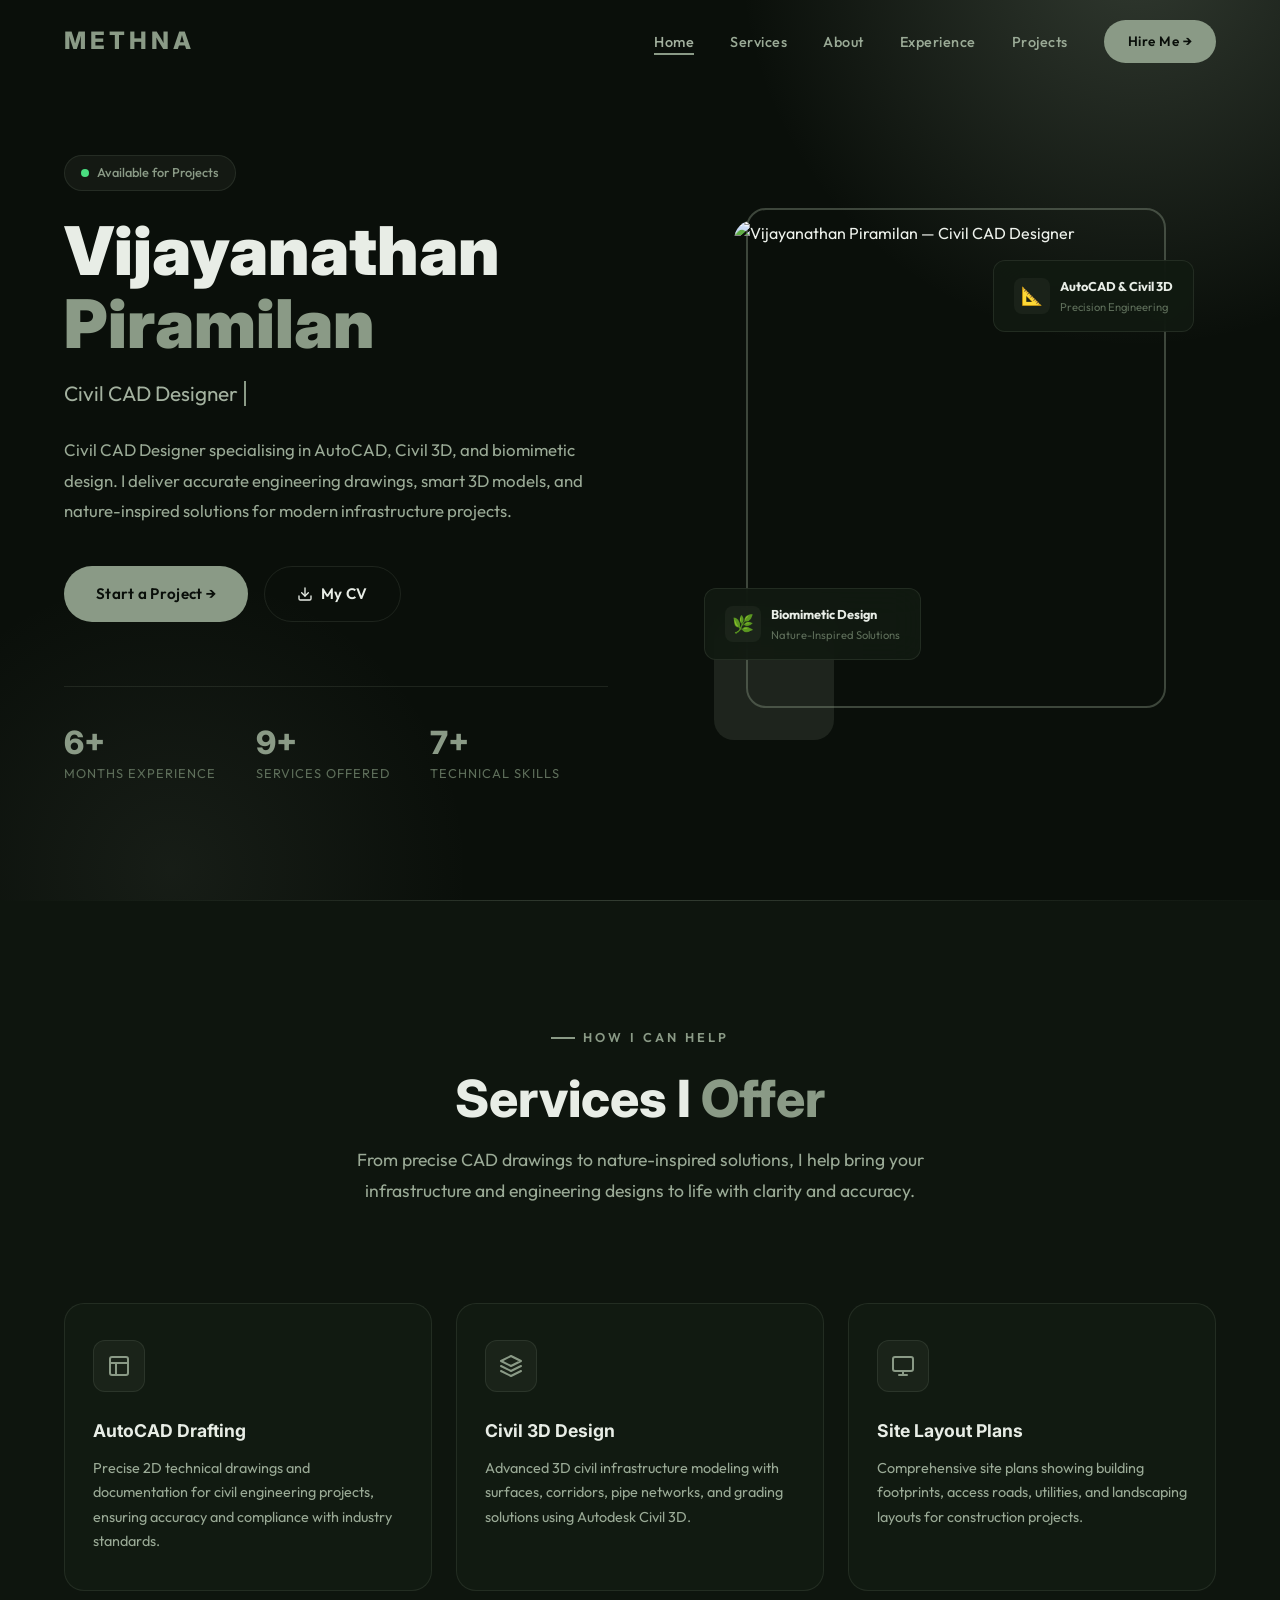
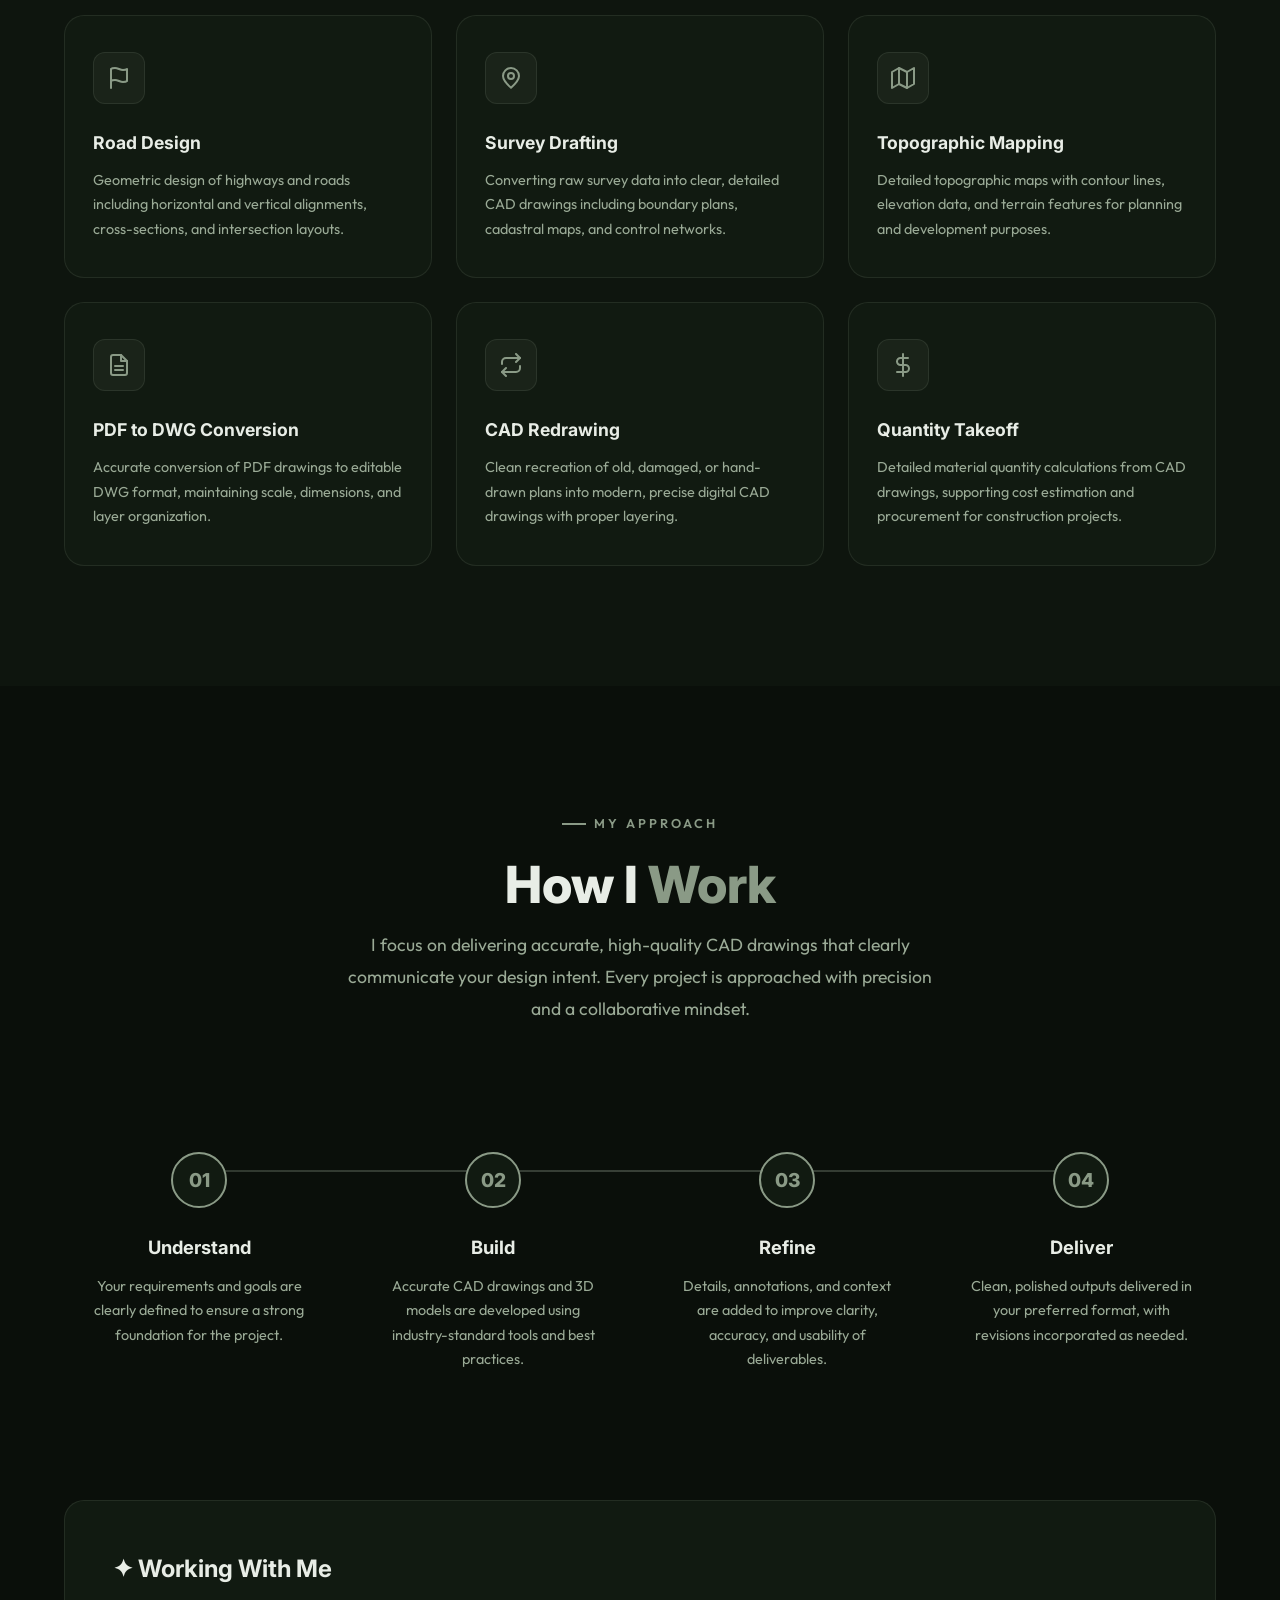
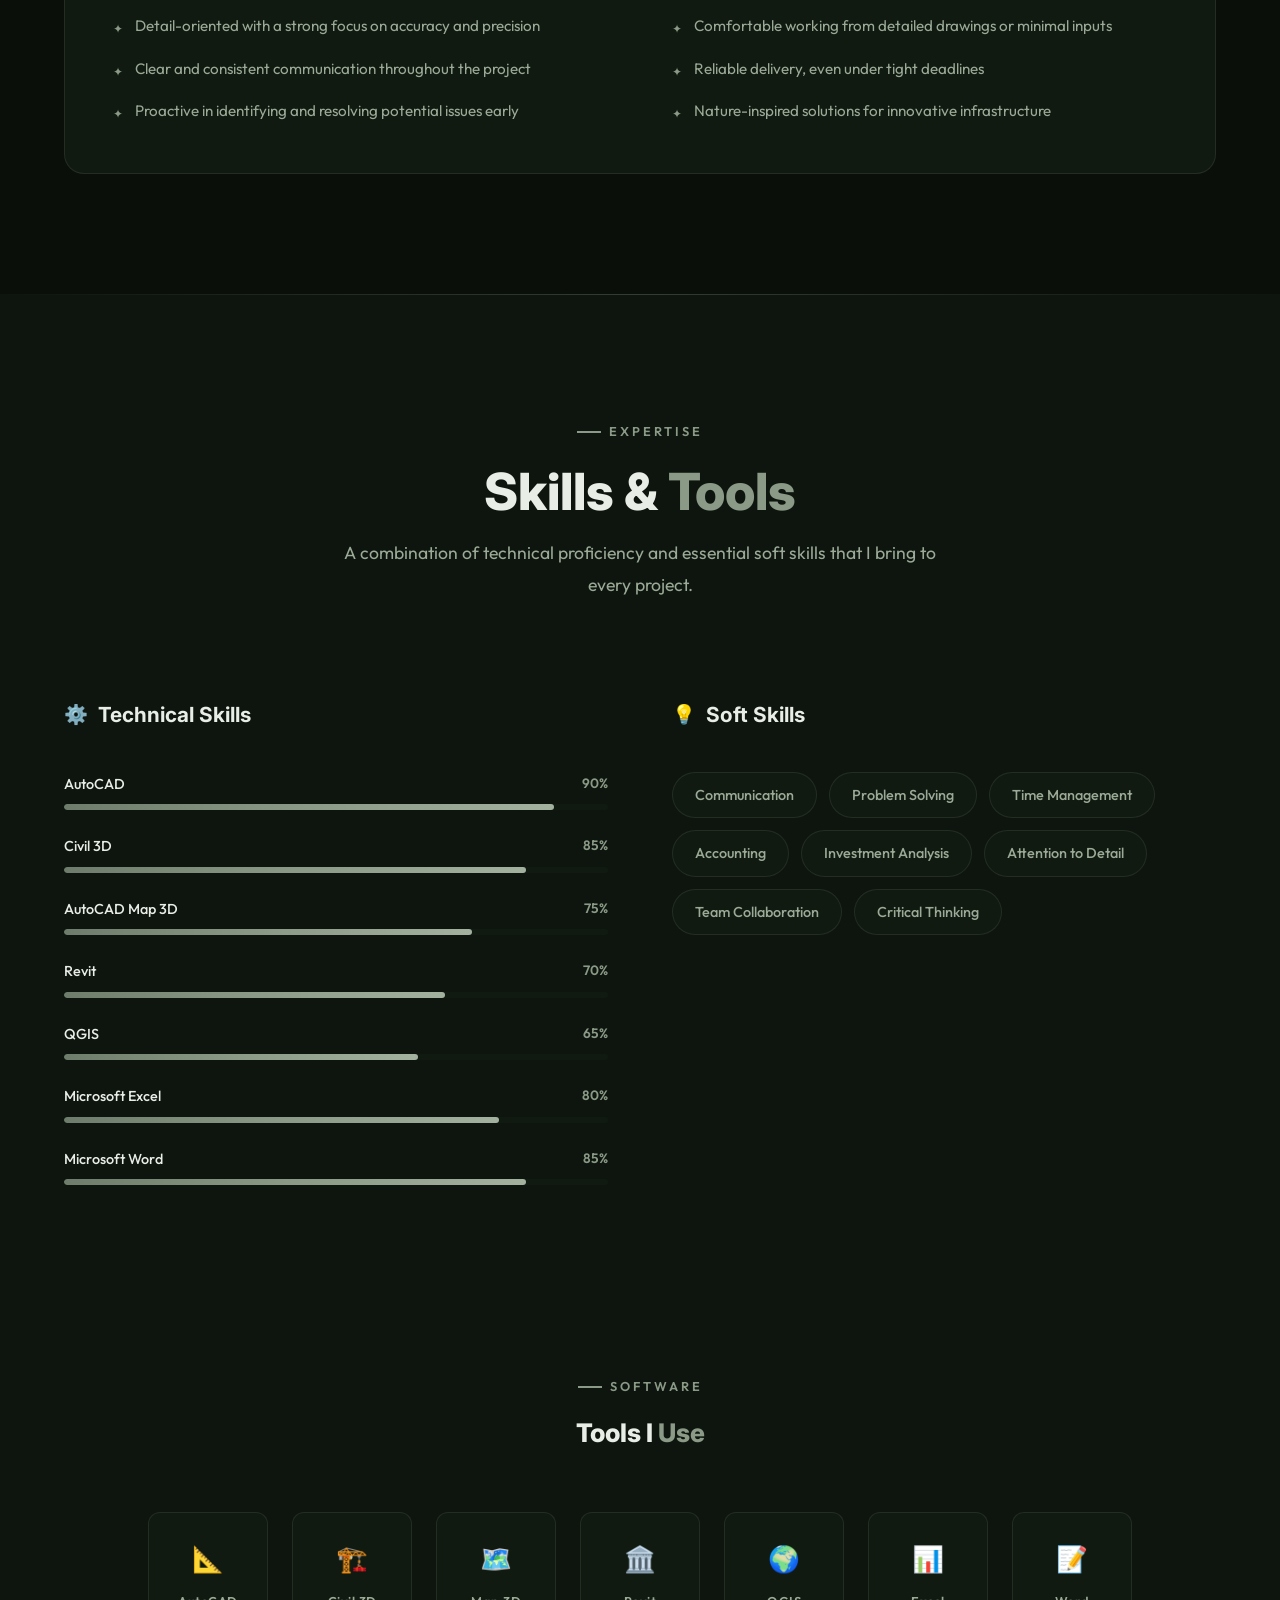
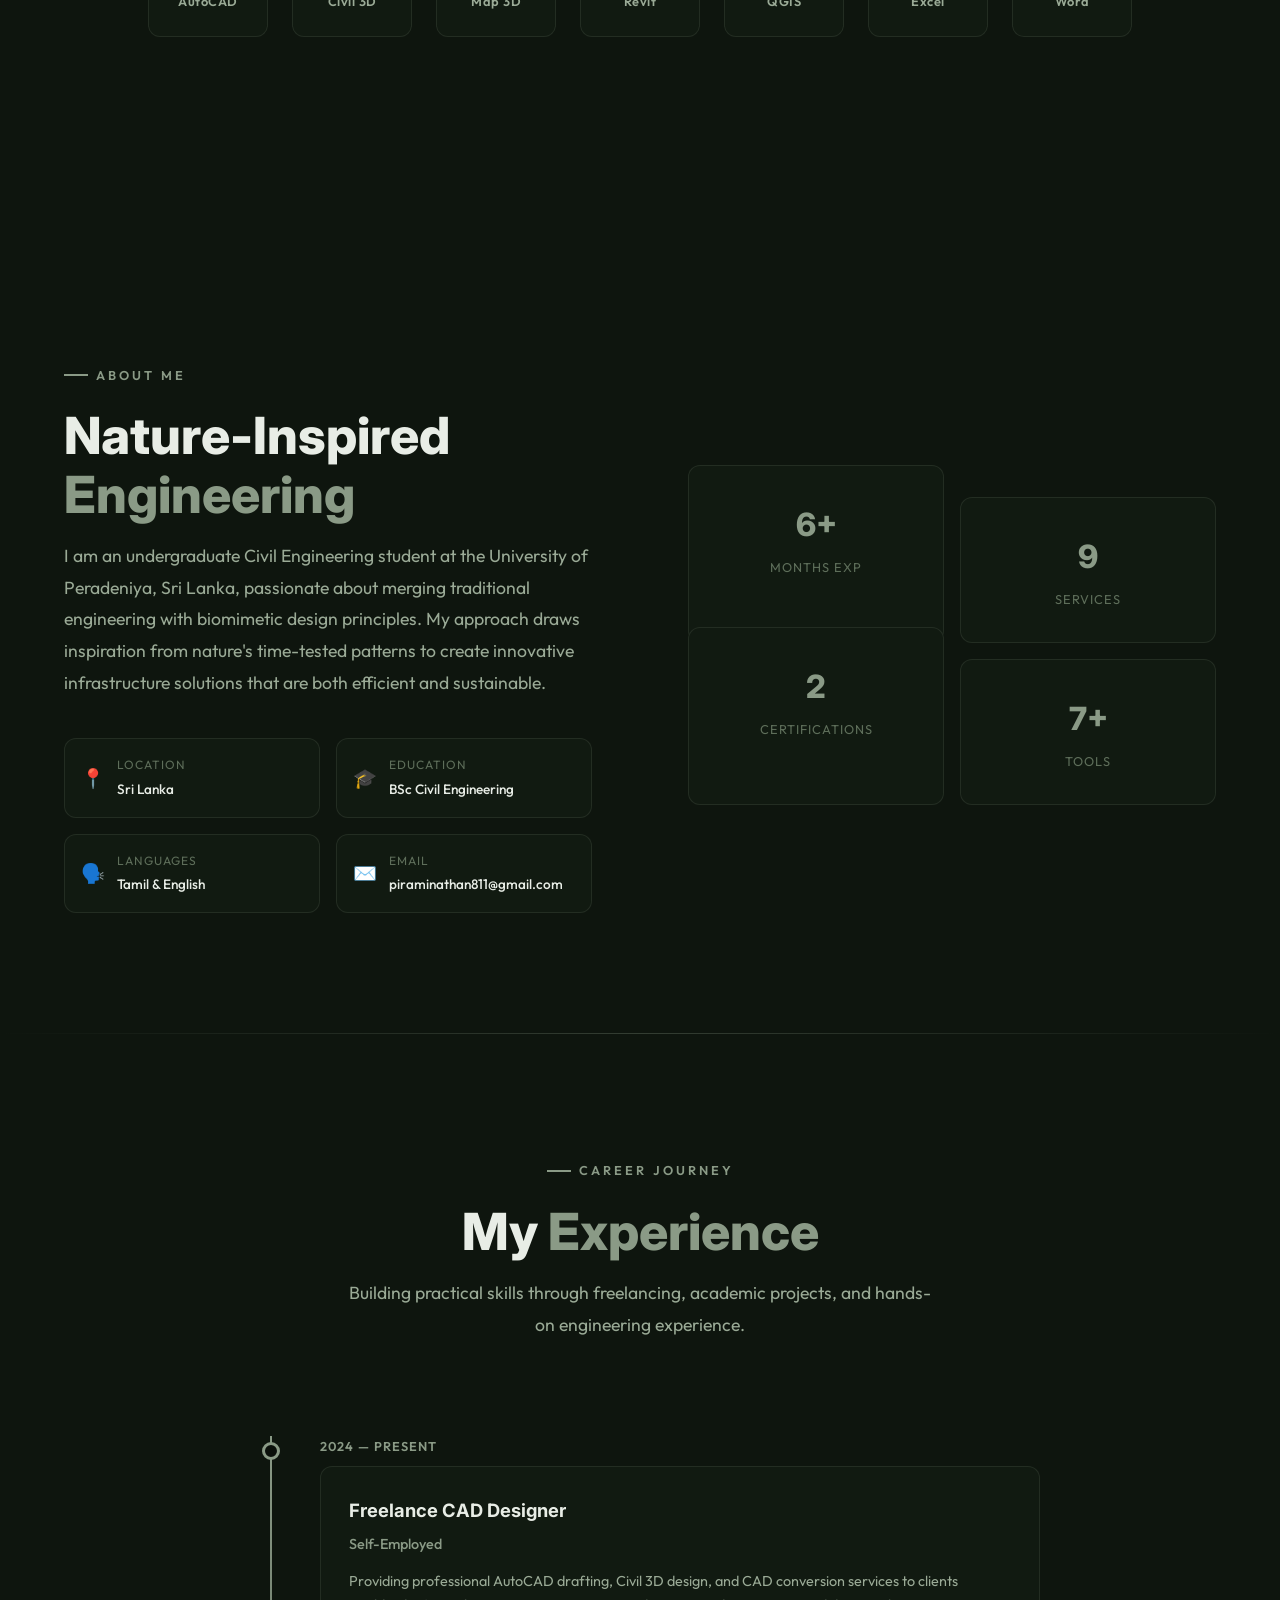
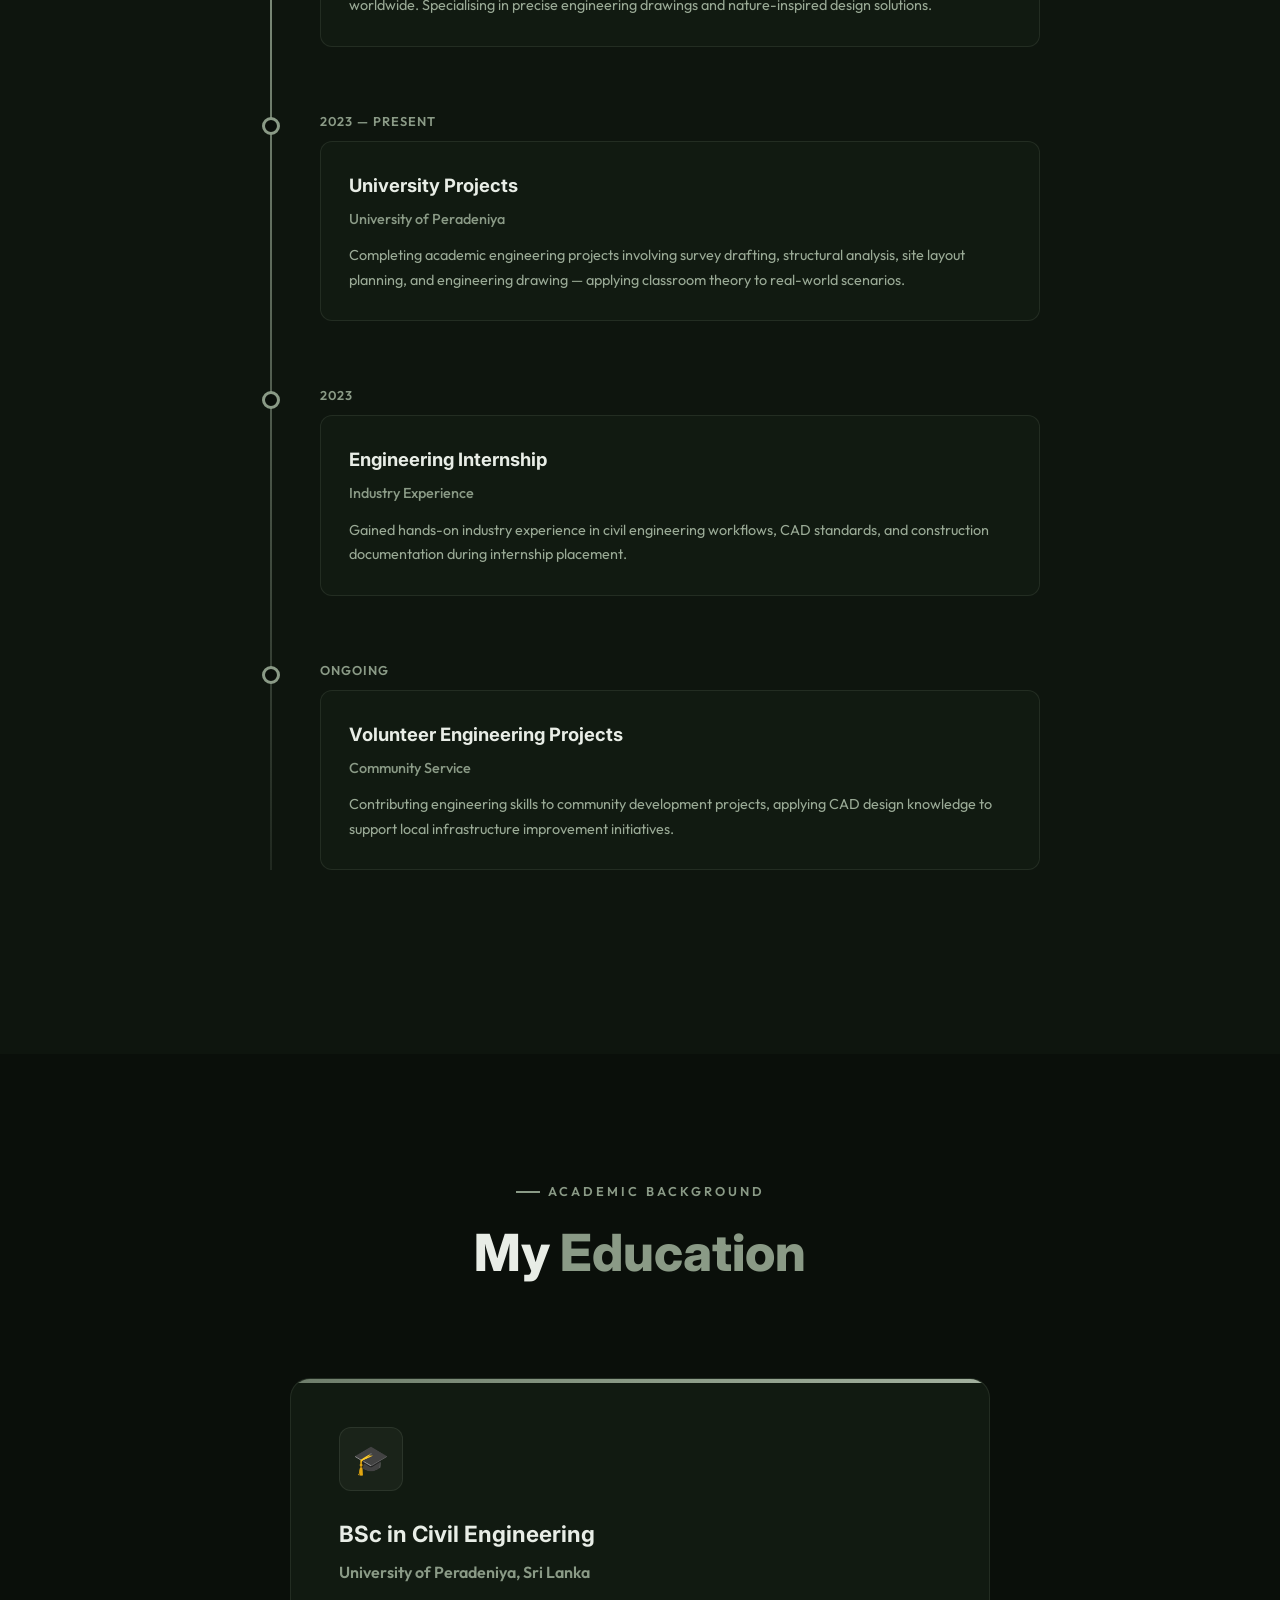
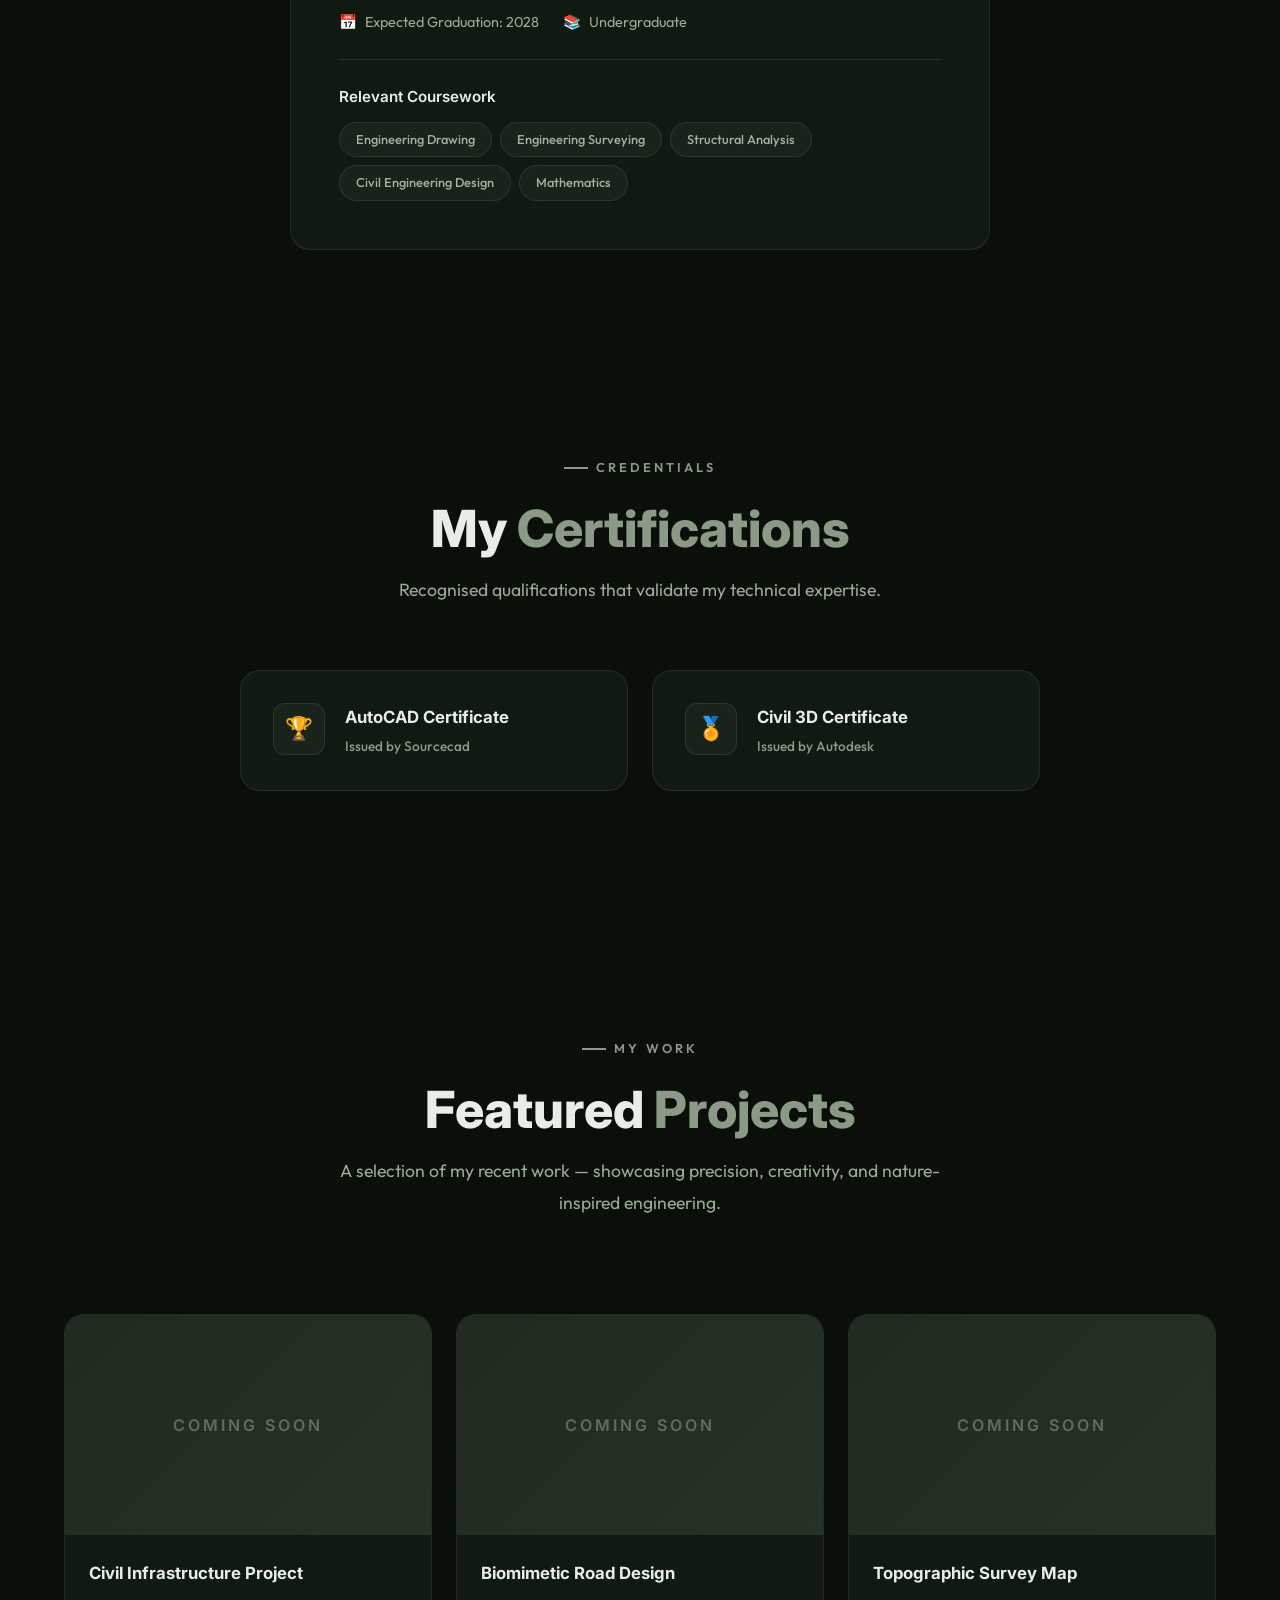
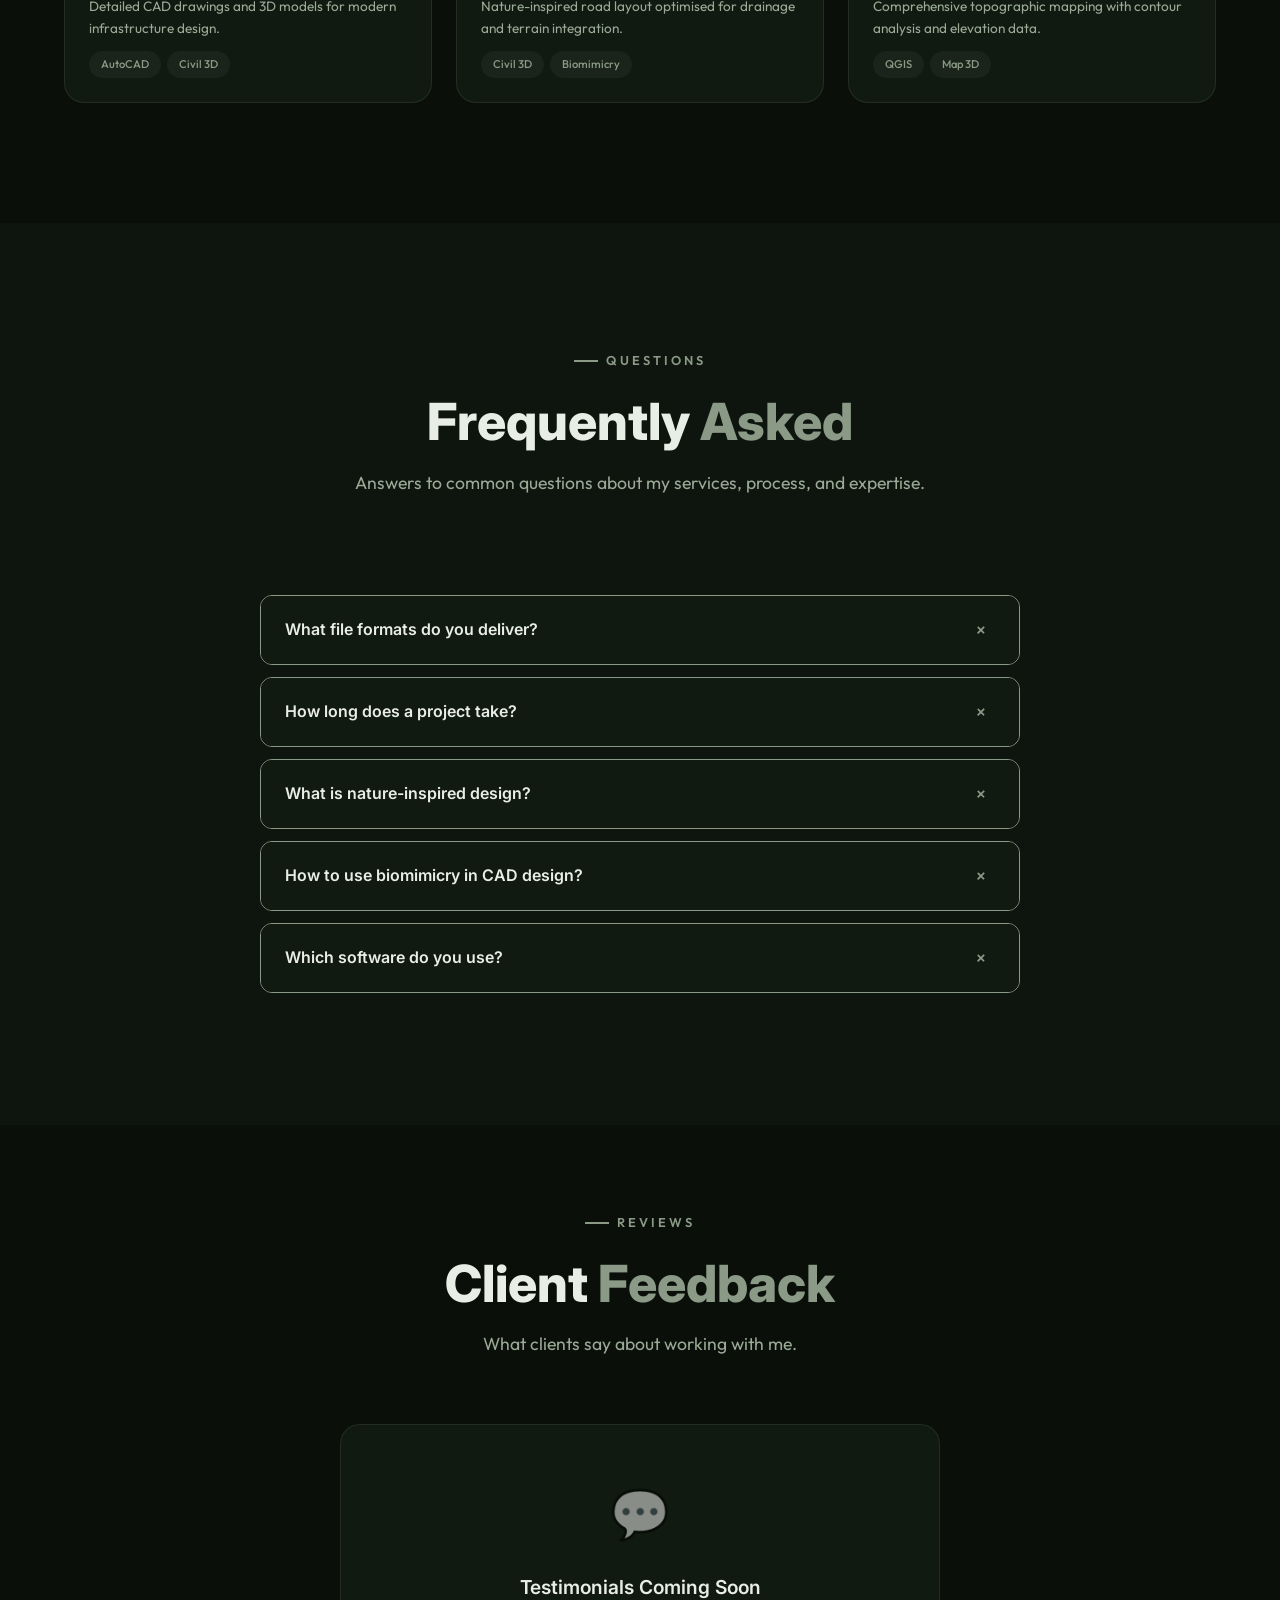
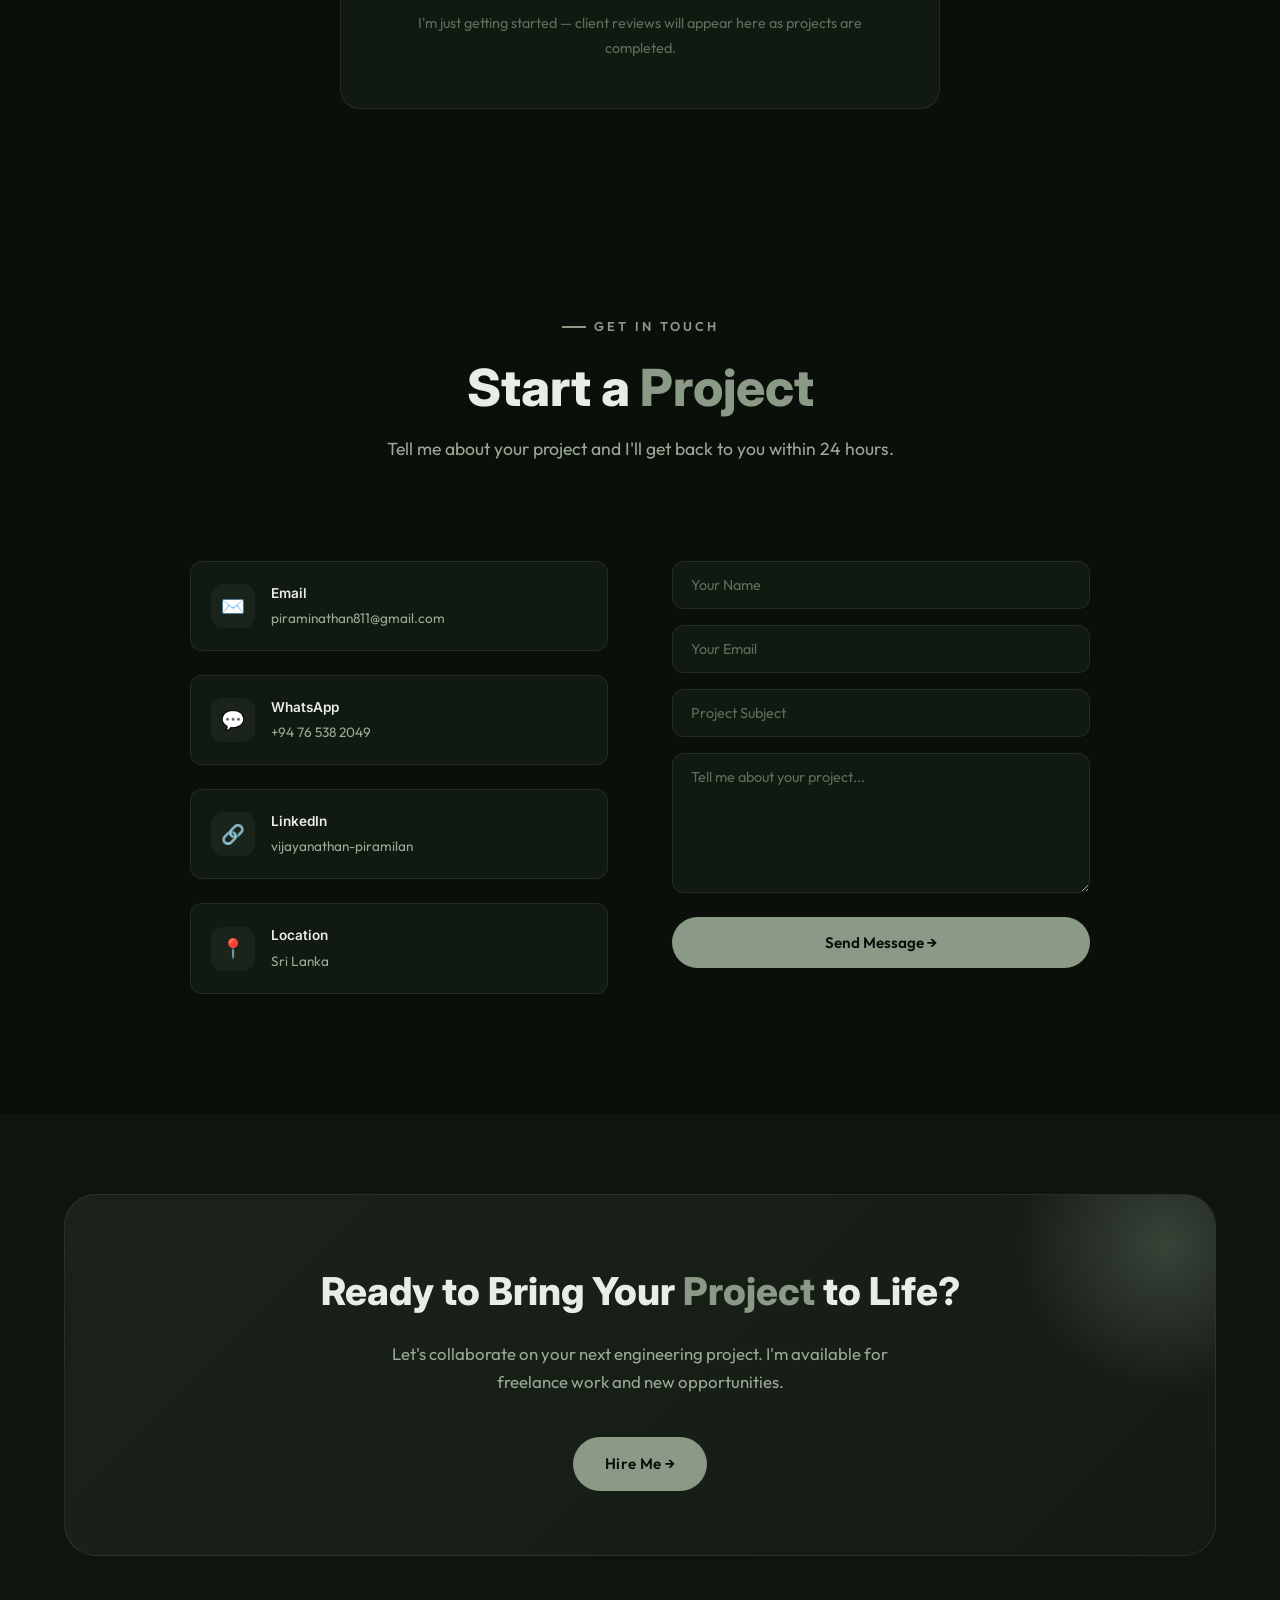
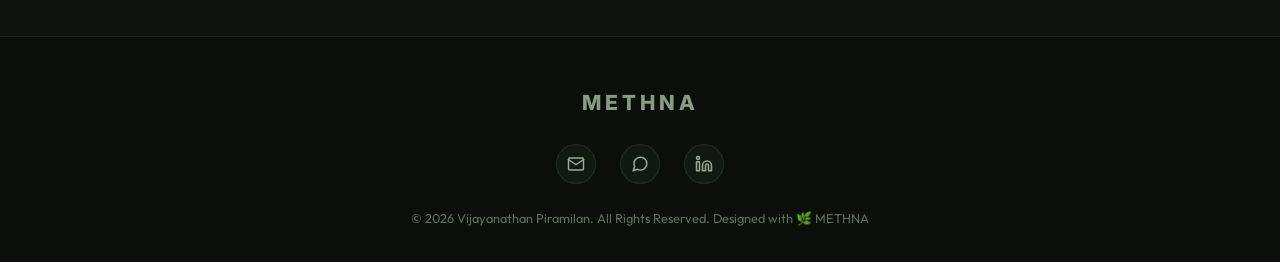
==== commit 957ee6b4: "Add files via upload" ====
--- a/index.html
+++ b/index.html
@@ -1,2072 +1,17 @@
-﻿<!DOCTYPE html>
+<!DOCTYPE html>
 <html lang="en">
-
 <head>
   <meta charset="UTF-8">
   <meta name="viewport" content="width=device-width, initial-scale=1.0">
-  <meta name="description"
-    content="Vijayanathan Piramilan â€” Civil CAD Designer specialising in AutoCAD, Civil 3D, and biomimetic design. Delivering accurate engineering drawings, smart 3D models, and nature-inspired solutions.">
-  <meta name="keywords"
-    content="CAD Designer, AutoCAD, Civil 3D, Civil Engineering, Biomimicry, Nature-Inspired Design, Sri Lanka">
+  <meta name="description" content="Vijayanathan Piramilan — Civil CAD Designer specialising in AutoCAD, Civil 3D, and biomimetic design. Delivering accurate engineering drawings, smart 3D models, and nature-inspired solutions.">
+  <meta name="keywords" content="CAD Designer, AutoCAD, Civil 3D, Civil Engineering, Biomimicry, Nature-Inspired Design, Sri Lanka">
   <meta name="author" content="Vijayanathan Piramilan">
-  <title>METHNA | Vijayanathan Piramilan â€” Civil CAD Designer</title>
-  <style>
-/* ============================================================
-   METHNA Portfolio â€” Design System
-   Color Palette: #8A9A86 (Sage Green) + White + Dark Navy
-   ============================================================ */
-
-/* ---------- Google Fonts ---------- */
-@import url('https://fonts.googleapis.com/css2?family=Inter:wght@300;400;500;600;700;800;900&family=Outfit:wght@300;400;500;600;700;800&display=swap');
-
-/* ---------- CSS Custom Properties ---------- */
-:root {
-  /* Colors */
-  --sage: #8A9A86;
-  --sage-light: #a3b19f;
-  --sage-dark: #6e7d6b;
-  --sage-glow: rgba(138, 154, 134, 0.3);
-  --sage-subtle: rgba(138, 154, 134, 0.08);
-  --white: #ffffff;
-  --off-white: #f0f2ee;
-  --dark-bg: #0a0f0a;
-  --dark-card: #111a11;
-  --dark-card-hover: #162016;
-  --dark-surface: #0e150e;
-  --dark-border: rgba(138, 154, 134, 0.15);
-  --text-primary: #e8ede6;
-  --text-secondary: #9aaa96;
-  --text-muted: #5e6e5a;
-
-  /* Typography */
-  --font-heading: 'Inter', sans-serif;
-  --font-body: 'Outfit', sans-serif;
-
-  /* Spacing */
-  --section-padding: 120px 0;
-  --container-width: 1200px;
-  --gap-xs: 8px;
-  --gap-sm: 16px;
-  --gap-md: 24px;
-  --gap-lg: 40px;
-  --gap-xl: 64px;
-  --gap-2xl: 96px;
-
-  /* Border Radius */
-  --radius-sm: 8px;
-  --radius-md: 12px;
-  --radius-lg: 20px;
-  --radius-xl: 32px;
-  --radius-full: 50%;
-
-  /* Transitions */
-  --transition-fast: 0.2s cubic-bezier(0.4, 0, 0.2, 1);
-  --transition-base: 0.3s cubic-bezier(0.4, 0, 0.2, 1);
-  --transition-slow: 0.5s cubic-bezier(0.4, 0, 0.2, 1);
-  --transition-spring: 0.6s cubic-bezier(0.34, 1.56, 0.64, 1);
-
-  /* Shadows */
-  --shadow-card: 0 4px 24px rgba(0, 0, 0, 0.3);
-  --shadow-glow: 0 0 40px rgba(138, 154, 134, 0.15);
-  --shadow-hover: 0 8px 40px rgba(138, 154, 134, 0.2);
-}
-
-/* ---------- Reset & Base ---------- */
-*, *::before, *::after {
-  margin: 0;
-  padding: 0;
-  box-sizing: border-box;
-}
-
-html {
-  scroll-behavior: smooth;
-  scroll-padding-top: 80px;
-}
-
-body {
-  font-family: var(--font-body);
-  background-color: var(--dark-bg);
-  color: var(--text-primary);
-  line-height: 1.7;
-  overflow-x: hidden;
-  -webkit-font-smoothing: antialiased;
-  -moz-osx-font-smoothing: grayscale;
-}
-
-img {
-  max-width: 100%;
-  display: block;
-}
-
-a {
-  text-decoration: none;
-  color: inherit;
-  transition: var(--transition-base);
-}
-
-ul, ol {
-  list-style: none;
-}
-
-/* ---------- Utility ---------- */
-.container {
-  max-width: var(--container-width);
-  margin: 0 auto;
-  padding: 0 24px;
-}
-
-.section-label {
-  display: inline-flex;
-  align-items: center;
-  gap: 8px;
-  font-family: var(--font-body);
-  font-size: 0.8rem;
-  font-weight: 600;
-  letter-spacing: 3px;
-  text-transform: uppercase;
-  color: var(--sage);
-  margin-bottom: 20px;
-}
-
-.section-label::before {
-  content: '';
-  display: inline-block;
-  width: 24px;
-  height: 2px;
-  background: var(--sage);
-}
-
-.section-title {
-  font-family: var(--font-heading);
-  font-size: clamp(2rem, 4vw, 3.2rem);
-  font-weight: 800;
-  line-height: 1.15;
-  color: var(--text-primary);
-  margin-bottom: 16px;
-}
-
-.section-subtitle {
-  font-size: 1.1rem;
-  color: var(--text-secondary);
-  max-width: 600px;
-  line-height: 1.8;
-}
-
-.highlight {
-  color: var(--sage);
-}
-
-/* ---------- Scroll Animations ---------- */
-.reveal {
-  opacity: 0;
-  transform: translateY(40px);
-  transition: opacity 0.7s cubic-bezier(0.4, 0, 0.2, 1),
-              transform 0.7s cubic-bezier(0.4, 0, 0.2, 1);
-}
-
-.reveal.active {
-  opacity: 1;
-  transform: translateY(0);
-}
-
-.reveal-delay-1 { transition-delay: 0.1s; }
-.reveal-delay-2 { transition-delay: 0.2s; }
-.reveal-delay-3 { transition-delay: 0.3s; }
-.reveal-delay-4 { transition-delay: 0.4s; }
-.reveal-delay-5 { transition-delay: 0.5s; }
-.reveal-delay-6 { transition-delay: 0.6s; }
-
-/* ---------- Navbar ---------- */
-.navbar {
-  position: fixed;
-  top: 0;
-  left: 0;
-  width: 100%;
-  z-index: 1000;
-  padding: 20px 0;
-  transition: var(--transition-base);
-}
-
-.navbar.scrolled {
-  background: rgba(10, 15, 10, 0.85);
-  backdrop-filter: blur(20px);
-  -webkit-backdrop-filter: blur(20px);
-  border-bottom: 1px solid var(--dark-border);
-  padding: 14px 0;
-}
-
-.navbar .container {
-  display: flex;
-  align-items: center;
-  justify-content: space-between;
-}
-
-.nav-logo {
-  font-family: var(--font-heading);
-  font-size: 1.5rem;
-  font-weight: 800;
-  color: var(--sage);
-  letter-spacing: 4px;
-  text-transform: uppercase;
-}
-
-.nav-logo span {
-  color: var(--text-primary);
-  font-weight: 300;
-}
-
-.nav-links {
-  display: flex;
-  align-items: center;
-  gap: 36px;
-}
-
-.nav-links a {
-  font-family: var(--font-body);
-  font-size: 0.9rem;
-  font-weight: 500;
-  color: var(--text-secondary);
-  position: relative;
-  letter-spacing: 0.5px;
-}
-
-.nav-links a::after {
-  content: '';
-  position: absolute;
-  bottom: -4px;
-  left: 0;
-  width: 0;
-  height: 2px;
-  background: var(--sage);
-  transition: var(--transition-base);
-}
-
-.nav-links a:hover,
-.nav-links a.active {
-  color: var(--sage-light);
-}
-
-.nav-links a:hover::after,
-.nav-links a.active::after {
-  width: 100%;
-}
-
-.nav-cta {
-  display: inline-flex;
-  align-items: center;
-  gap: 8px;
-  padding: 10px 24px;
-  background: var(--sage);
-  color: var(--dark-bg) !important;
-  border-radius: var(--radius-xl);
-  font-weight: 600 !important;
-  font-size: 0.85rem !important;
-  letter-spacing: 0.5px;
-  transition: var(--transition-base) !important;
-}
-
-.nav-cta::after {
-  display: none !important;
-}
-
-.nav-cta:hover {
-  background: var(--sage-light) !important;
-  color: var(--dark-bg) !important;
-  transform: translateY(-2px);
-  box-shadow: var(--shadow-glow);
-}
-
-/* Hamburger Menu */
-.hamburger {
-  display: none;
-  flex-direction: column;
-  gap: 5px;
-  cursor: pointer;
-  z-index: 1001;
-  padding: 4px;
-}
-
-.hamburger span {
-  display: block;
-  width: 24px;
-  height: 2px;
-  background: var(--text-primary);
-  transition: var(--transition-base);
-  border-radius: 2px;
-}
-
-.hamburger.active span:nth-child(1) {
-  transform: rotate(45deg) translate(5px, 5px);
-}
-
-.hamburger.active span:nth-child(2) {
-  opacity: 0;
-}
-
-.hamburger.active span:nth-child(3) {
-  transform: rotate(-45deg) translate(5px, -5px);
-}
-
-/* ---------- Hero Section ---------- */
-.hero {
-  min-height: 100vh;
-  display: flex;
-  align-items: center;
-  position: relative;
-  overflow: hidden;
-  padding: 120px 0 80px;
-}
-
-.hero::before {
-  content: '';
-  position: absolute;
-  top: -50%;
-  right: -20%;
-  width: 800px;
-  height: 800px;
-  background: radial-gradient(circle, var(--sage-glow) 0%, transparent 70%);
-  animation: float 8s ease-in-out infinite;
-  pointer-events: none;
-}
-
-.hero::after {
-  content: '';
-  position: absolute;
-  bottom: -30%;
-  left: -10%;
-  width: 600px;
-  height: 600px;
-  background: radial-gradient(circle, rgba(138, 154, 134, 0.1) 0%, transparent 70%);
-  animation: float 10s ease-in-out infinite reverse;
-  pointer-events: none;
-}
-
-@keyframes float {
-  0%, 100% { transform: translate(0, 0) scale(1); }
-  50% { transform: translate(30px, -30px) scale(1.05); }
-}
-
-.hero .container {
-  display: grid;
-  grid-template-columns: 1fr 1fr;
-  gap: var(--gap-xl);
-  align-items: center;
-  position: relative;
-  z-index: 1;
-}
-
-.hero-content {
-  max-width: 580px;
-}
-
-.hero-badge {
-  display: inline-flex;
-  align-items: center;
-  gap: 8px;
-  padding: 6px 16px;
-  background: var(--sage-subtle);
-  border: 1px solid var(--dark-border);
-  border-radius: var(--radius-xl);
-  font-size: 0.8rem;
-  color: var(--sage);
-  margin-bottom: var(--gap-md);
-  font-weight: 500;
-}
-
-.hero-badge .dot {
-  width: 8px;
-  height: 8px;
-  background: #4ade80;
-  border-radius: 50%;
-  animation: pulse-dot 2s ease-in-out infinite;
-}
-
-@keyframes pulse-dot {
-  0%, 100% { opacity: 1; }
-  50% { opacity: 0.4; }
-}
-
-.hero-name {
-  font-family: var(--font-heading);
-  font-size: clamp(2.5rem, 5.5vw, 4.2rem);
-  font-weight: 900;
-  line-height: 1.08;
-  margin-bottom: var(--gap-sm);
-  color: var(--text-primary);
-}
-
-.hero-name .first {
-  display: block;
-}
-
-.hero-name .last {
-  display: block;
-  color: var(--sage);
-}
-
-.hero-title {
-  font-family: var(--font-body);
-  font-size: 1.3rem;
-  font-weight: 400;
-  color: var(--sage-light);
-  margin-bottom: var(--gap-md);
-  min-height: 2rem;
-}
-
-.hero-title .typing-cursor {
-  display: inline-block;
-  width: 2px;
-  height: 1.2em;
-  background: var(--sage);
-  margin-left: 2px;
-  animation: blink 0.8s step-end infinite;
-  vertical-align: text-bottom;
-}
-
-@keyframes blink {
-  50% { opacity: 0; }
-}
-
-.hero-description {
-  font-size: 1.05rem;
-  color: var(--text-secondary);
-  line-height: 1.8;
-  margin-bottom: var(--gap-lg);
-}
-
-.hero-buttons {
-  display: flex;
-  gap: var(--gap-sm);
-  flex-wrap: wrap;
-}
-
-.btn {
-  display: inline-flex;
-  align-items: center;
-  gap: 8px;
-  padding: 14px 32px;
-  border-radius: var(--radius-xl);
-  font-family: var(--font-body);
-  font-size: 0.95rem;
-  font-weight: 600;
-  cursor: pointer;
-  border: none;
-  transition: var(--transition-base);
-  letter-spacing: 0.3px;
-}
-
-.btn-primary {
-  background: var(--sage);
-  color: var(--dark-bg);
-}
-
-.btn-primary:hover {
-  background: var(--sage-light);
-  transform: translateY(-3px);
-  box-shadow: var(--shadow-glow);
-}
-
-.btn-outline {
-  background: transparent;
-  color: var(--text-primary);
-  border: 1.5px solid var(--dark-border);
-}
-
-.btn-outline:hover {
-  border-color: var(--sage);
-  color: var(--sage);
-  transform: translateY(-3px);
-}
-
-.hero-stats {
-  display: flex;
-  gap: var(--gap-lg);
-  margin-top: var(--gap-xl);
-  padding-top: var(--gap-lg);
-  border-top: 1px solid var(--dark-border);
-}
-
-.stat {
-  text-align: left;
-}
-
-.stat-value {
-  font-family: var(--font-heading);
-  font-size: 2rem;
-  font-weight: 800;
-  color: var(--sage);
-  line-height: 1;
-}
-
-.stat-label {
-  font-size: 0.8rem;
-  color: var(--text-muted);
-  margin-top: 4px;
-  text-transform: uppercase;
-  letter-spacing: 1px;
-}
-
-/* Hero Image */
-.hero-image {
-  display: flex;
-  justify-content: center;
-  align-items: center;
-  position: relative;
-}
-
-.hero-image-wrapper {
-  position: relative;
-  width: 420px;
-  height: 500px;
-}
-
-.hero-image-wrapper img {
-  width: 100%;
-  height: 100%;
-  object-fit: cover;
-  border-radius: var(--radius-lg);
-  position: relative;
-  z-index: 2;
-  filter: grayscale(15%) contrast(1.05);
-}
-
-.hero-image-wrapper::before {
-  content: '';
-  position: absolute;
-  top: -12px;
-  right: -12px;
-  width: 100%;
-  height: 100%;
-  border: 2px solid var(--sage);
-  border-radius: var(--radius-lg);
-  z-index: 1;
-  opacity: 0.4;
-}
-
-.hero-image-wrapper::after {
-  content: '';
-  position: absolute;
-  bottom: -20px;
-  left: -20px;
-  width: 120px;
-  height: 120px;
-  background: var(--sage);
-  border-radius: var(--radius-lg);
-  opacity: 0.15;
-  z-index: 0;
-}
-
-.hero-floating-card {
-  position: absolute;
-  z-index: 3;
-  padding: 14px 20px;
-  background: rgba(17, 26, 17, 0.9);
-  backdrop-filter: blur(16px);
-  border: 1px solid var(--dark-border);
-  border-radius: var(--radius-md);
-  font-size: 0.85rem;
-  color: var(--text-primary);
-  display: flex;
-  align-items: center;
-  gap: 10px;
-  animation: float-card 4s ease-in-out infinite;
-}
-
-.hero-floating-card.card-1 {
-  top: 40px;
-  right: -40px;
-}
-
-.hero-floating-card.card-2 {
-  bottom: 60px;
-  left: -30px;
-  animation-delay: 2s;
-}
-
-@keyframes float-card {
-  0%, 100% { transform: translateY(0); }
-  50% { transform: translateY(-8px); }
-}
-
-.hero-floating-card .card-icon {
-  width: 36px;
-  height: 36px;
-  background: var(--sage-subtle);
-  border-radius: var(--radius-sm);
-  display: flex;
-  align-items: center;
-  justify-content: center;
-  font-size: 1.1rem;
-}
-
-/* ---------- Services Section ---------- */
-.services {
-  padding: var(--section-padding);
-  background: var(--dark-surface);
-  position: relative;
-}
-
-.services::before {
-  content: '';
-  position: absolute;
-  top: 0;
-  left: 0;
-  right: 0;
-  height: 1px;
-  background: linear-gradient(90deg, transparent, var(--sage), transparent);
-  opacity: 0.3;
-}
-
-.services-header {
-  text-align: center;
-  margin-bottom: var(--gap-2xl);
-}
-
-.services-header .section-subtitle {
-  margin: 0 auto;
-}
-
-.services-grid {
-  display: grid;
-  grid-template-columns: repeat(3, 1fr);
-  gap: var(--gap-md);
-}
-
-.service-card {
-  padding: 36px 28px;
-  background: var(--dark-card);
-  border: 1px solid var(--dark-border);
-  border-radius: var(--radius-lg);
-  transition: var(--transition-base);
-  position: relative;
-  overflow: hidden;
-}
-
-.service-card::before {
-  content: '';
-  position: absolute;
-  top: 0;
-  left: 0;
-  right: 0;
-  height: 3px;
-  background: linear-gradient(90deg, var(--sage), var(--sage-light));
-  transform: scaleX(0);
-  transition: var(--transition-base);
-  transform-origin: left;
-}
-
-.service-card:hover {
-  background: var(--dark-card-hover);
-  border-color: var(--sage);
-  transform: translateY(-6px);
-  box-shadow: var(--shadow-hover);
-}
-
-.service-card:hover::before {
-  transform: scaleX(1);
-}
-
-.service-icon {
-  width: 52px;
-  height: 52px;
-  background: var(--sage-subtle);
-  border: 1px solid var(--dark-border);
-  border-radius: var(--radius-md);
-  display: flex;
-  align-items: center;
-  justify-content: center;
-  font-size: 1.4rem;
-  margin-bottom: var(--gap-md);
-  transition: var(--transition-base);
-}
-
-.service-card:hover .service-icon {
-  background: var(--sage);
-  border-color: var(--sage);
-}
-
-.service-card:hover .service-icon svg {
-  filter: brightness(0);
-}
-
-.service-card h3 {
-  font-family: var(--font-heading);
-  font-size: 1.1rem;
-  font-weight: 700;
-  margin-bottom: 10px;
-  color: var(--text-primary);
-}
-
-.service-card p {
-  font-size: 0.9rem;
-  color: var(--text-secondary);
-  line-height: 1.7;
-}
-
-/* ---------- Approach Section ---------- */
-.approach {
-  padding: var(--section-padding);
-}
-
-.approach-header {
-  text-align: center;
-  margin-bottom: var(--gap-2xl);
-}
-
-.approach-header .section-subtitle {
-  margin: 0 auto;
-}
-
-.approach-steps {
-  display: grid;
-  grid-template-columns: repeat(4, 1fr);
-  gap: var(--gap-md);
-  position: relative;
-}
-
-.approach-steps::before {
-  content: '';
-  position: absolute;
-  top: 50px;
-  left: 12.5%;
-  right: 12.5%;
-  height: 2px;
-  background: linear-gradient(90deg, var(--sage), var(--sage-light), var(--sage));
-  opacity: 0.3;
-}
-
-.approach-step {
-  text-align: center;
-  padding: 32px 20px;
-  position: relative;
-}
-
-.step-number {
-  width: 56px;
-  height: 56px;
-  background: var(--dark-card);
-  border: 2px solid var(--sage);
-  border-radius: var(--radius-full);
-  display: flex;
-  align-items: center;
-  justify-content: center;
-  margin: 0 auto var(--gap-md);
-  font-family: var(--font-heading);
-  font-size: 1.2rem;
-  font-weight: 800;
-  color: var(--sage);
-  position: relative;
-  z-index: 2;
-  transition: var(--transition-base);
-}
-
-.approach-step:hover .step-number {
-  background: var(--sage);
-  color: var(--dark-bg);
-  transform: scale(1.1);
-  box-shadow: var(--shadow-glow);
-}
-
-.approach-step h3 {
-  font-family: var(--font-heading);
-  font-size: 1.15rem;
-  font-weight: 700;
-  margin-bottom: 10px;
-  color: var(--text-primary);
-}
-
-.approach-step p {
-  font-size: 0.9rem;
-  color: var(--text-secondary);
-  line-height: 1.7;
-}
-
-/* ---------- Working Together ---------- */
-.working-together {
-  margin-top: var(--gap-2xl);
-  padding: 48px;
-  background: var(--dark-card);
-  border: 1px solid var(--dark-border);
-  border-radius: var(--radius-lg);
-}
-
-.working-together h3 {
-  font-family: var(--font-heading);
-  font-size: 1.5rem;
-  font-weight: 700;
-  margin-bottom: var(--gap-md);
-  color: var(--text-primary);
-}
-
-.working-list {
-  display: grid;
-  grid-template-columns: repeat(2, 1fr);
-  gap: var(--gap-sm) var(--gap-xl);
-}
-
-.working-list li {
-  display: flex;
-  align-items: flex-start;
-  gap: 12px;
-  font-size: 0.95rem;
-  color: var(--text-secondary);
-  line-height: 1.7;
-}
-
-.working-list li::before {
-  content: 'âœ¦';
-  color: var(--sage);
-  font-size: 0.75rem;
-  margin-top: 6px;
-  flex-shrink: 0;
-}
-
-/* ---------- Skills Section ---------- */
-.skills {
-  padding: var(--section-padding);
-  background: var(--dark-surface);
-  position: relative;
-}
-
-.skills::before {
-  content: '';
-  position: absolute;
-  top: 0;
-  left: 0;
-  right: 0;
-  height: 1px;
-  background: linear-gradient(90deg, transparent, var(--sage), transparent);
-  opacity: 0.3;
-}
-
-.skills-header {
-  text-align: center;
-  margin-bottom: var(--gap-2xl);
-}
-
-.skills-header .section-subtitle {
-  margin: 0 auto;
-}
-
-.skills-content {
-  display: grid;
-  grid-template-columns: 1fr 1fr;
-  gap: var(--gap-xl);
-}
-
-.skills-category h3 {
-  font-family: var(--font-heading);
-  font-size: 1.3rem;
-  font-weight: 700;
-  margin-bottom: var(--gap-lg);
-  color: var(--text-primary);
-  display: flex;
-  align-items: center;
-  gap: 10px;
-}
-
-.skills-category h3 span {
-  font-size: 1.2rem;
-}
-
-.skill-item {
-  margin-bottom: var(--gap-md);
-}
-
-.skill-info {
-  display: flex;
-  justify-content: space-between;
-  margin-bottom: 8px;
-}
-
-.skill-name {
-  font-size: 0.9rem;
-  font-weight: 500;
-  color: var(--text-primary);
-}
-
-.skill-percent {
-  font-size: 0.85rem;
-  color: var(--sage);
-  font-weight: 600;
-}
-
-.skill-bar {
-  width: 100%;
-  height: 6px;
-  background: var(--dark-card);
-  border-radius: var(--radius-xl);
-  overflow: hidden;
-}
-
-.skill-bar-fill {
-  height: 100%;
-  background: linear-gradient(90deg, var(--sage-dark), var(--sage), var(--sage-light));
-  border-radius: var(--radius-xl);
-  width: 0;
-  transition: width 1.2s cubic-bezier(0.4, 0, 0.2, 1);
-}
-
-/* Soft Skills as Tags */
-.soft-skills-grid {
-  display: flex;
-  flex-wrap: wrap;
-  gap: 12px;
-}
-
-.soft-skill-tag {
-  padding: 10px 22px;
-  background: var(--dark-card);
-  border: 1px solid var(--dark-border);
-  border-radius: var(--radius-xl);
-  font-size: 0.9rem;
-  font-weight: 500;
-  color: var(--text-secondary);
-  transition: var(--transition-base);
-  cursor: default;
-}
-
-.soft-skill-tag:hover {
-  border-color: var(--sage);
-  color: var(--sage);
-  background: var(--sage-subtle);
-  transform: translateY(-2px);
-}
-
-/* ---------- Tools Section ---------- */
-.tools {
-  padding: 80px 0;
-}
-
-.tools-header {
-  text-align: center;
-  margin-bottom: var(--gap-xl);
-}
-
-.tools-grid {
-  display: flex;
-  flex-wrap: wrap;
-  justify-content: center;
-  gap: var(--gap-md);
-}
-
-.tool-item {
-  display: flex;
-  flex-direction: column;
-  align-items: center;
-  gap: 10px;
-  padding: 24px 28px;
-  background: var(--dark-card);
-  border: 1px solid var(--dark-border);
-  border-radius: var(--radius-md);
-  transition: var(--transition-base);
-  min-width: 120px;
-}
-
-.tool-item:hover {
-  border-color: var(--sage);
-  background: var(--dark-card-hover);
-  transform: translateY(-4px);
-  box-shadow: var(--shadow-hover);
-}
-
-.tool-icon {
-  width: 44px;
-  height: 44px;
-  display: flex;
-  align-items: center;
-  justify-content: center;
-  font-size: 1.6rem;
-}
-
-.tool-name {
-  font-size: 0.8rem;
-  font-weight: 600;
-  color: var(--text-secondary);
-  text-align: center;
-  letter-spacing: 0.5px;
-}
-
-/* ---------- Experience Section ---------- */
-.experience {
-  padding: var(--section-padding);
-  background: var(--dark-surface);
-}
-
-.experience::before {
-  content: '';
-  position: absolute;
-  top: 0;
-  left: 0;
-  right: 0;
-  height: 1px;
-  background: linear-gradient(90deg, transparent, var(--sage), transparent);
-  opacity: 0.3;
-}
-
-.experience-header {
-  text-align: center;
-  margin-bottom: var(--gap-2xl);
-}
-
-.experience-header .section-subtitle {
-  margin: 0 auto;
-}
-
-.timeline {
-  position: relative;
-  max-width: 800px;
-  margin: 0 auto;
-}
-
-.timeline::before {
-  content: '';
-  position: absolute;
-  left: 30px;
-  top: 0;
-  bottom: 0;
-  width: 2px;
-  background: linear-gradient(to bottom, var(--sage), var(--dark-border));
-}
-
-.timeline-item {
-  position: relative;
-  padding-left: 80px;
-  margin-bottom: var(--gap-xl);
-}
-
-.timeline-dot {
-  position: absolute;
-  left: 22px;
-  top: 6px;
-  width: 18px;
-  height: 18px;
-  background: var(--dark-bg);
-  border: 3px solid var(--sage);
-  border-radius: var(--radius-full);
-  z-index: 2;
-  transition: var(--transition-base);
-}
-
-.timeline-item:hover .timeline-dot {
-  background: var(--sage);
-  box-shadow: 0 0 16px var(--sage-glow);
-}
-
-.timeline-date {
-  font-size: 0.8rem;
-  font-weight: 600;
-  color: var(--sage);
-  letter-spacing: 1px;
-  text-transform: uppercase;
-  margin-bottom: 8px;
-}
-
-.timeline-card {
-  padding: 28px;
-  background: var(--dark-card);
-  border: 1px solid var(--dark-border);
-  border-radius: var(--radius-md);
-  transition: var(--transition-base);
-}
-
-.timeline-card:hover {
-  border-color: var(--sage);
-  box-shadow: var(--shadow-hover);
-}
-
-.timeline-card h3 {
-  font-family: var(--font-heading);
-  font-size: 1.15rem;
-  font-weight: 700;
-  color: var(--text-primary);
-  margin-bottom: 6px;
-}
-
-.timeline-card .timeline-org {
-  font-size: 0.9rem;
-  color: var(--sage);
-  margin-bottom: 12px;
-  font-weight: 500;
-}
-
-.timeline-card p {
-  font-size: 0.9rem;
-  color: var(--text-secondary);
-  line-height: 1.7;
-}
-
-/* ---------- Education Section ---------- */
-.education {
-  padding: var(--section-padding);
-}
-
-.education-header {
-  text-align: center;
-  margin-bottom: var(--gap-2xl);
-}
-
-.education-header .section-subtitle {
-  margin: 0 auto;
-}
-
-.education-card {
-  max-width: 700px;
-  margin: 0 auto;
-  padding: 48px;
-  background: var(--dark-card);
-  border: 1px solid var(--dark-border);
-  border-radius: var(--radius-lg);
-  position: relative;
-  overflow: hidden;
-}
-
-.education-card::before {
-  content: '';
-  position: absolute;
-  top: 0;
-  left: 0;
-  right: 0;
-  height: 4px;
-  background: linear-gradient(90deg, var(--sage-dark), var(--sage), var(--sage-light));
-}
-
-.education-card .edu-icon {
-  width: 64px;
-  height: 64px;
-  background: var(--sage-subtle);
-  border: 1px solid var(--dark-border);
-  border-radius: var(--radius-md);
-  display: flex;
-  align-items: center;
-  justify-content: center;
-  font-size: 1.8rem;
-  margin-bottom: var(--gap-md);
-}
-
-.education-card h3 {
-  font-family: var(--font-heading);
-  font-size: 1.4rem;
-  font-weight: 700;
-  color: var(--text-primary);
-  margin-bottom: 6px;
-}
-
-.education-card .edu-university {
-  font-size: 1rem;
-  color: var(--sage);
-  font-weight: 600;
-  margin-bottom: var(--gap-md);
-}
-
-.education-meta {
-  display: flex;
-  flex-wrap: wrap;
-  gap: var(--gap-md);
-  margin-bottom: var(--gap-md);
-}
-
-.education-meta-item {
-  display: flex;
-  align-items: center;
-  gap: 8px;
-  font-size: 0.9rem;
-  color: var(--text-secondary);
-}
-
-.education-meta-item .meta-icon {
-  color: var(--sage);
-}
-
-.education-coursework {
-  padding-top: var(--gap-md);
-  border-top: 1px solid var(--dark-border);
-}
-
-.education-coursework h4 {
-  font-family: var(--font-heading);
-  font-size: 0.95rem;
-  font-weight: 600;
-  color: var(--text-primary);
-  margin-bottom: 12px;
-}
-
-.coursework-tags {
-  display: flex;
-  flex-wrap: wrap;
-  gap: 8px;
-}
-
-.coursework-tag {
-  padding: 6px 16px;
-  background: var(--sage-subtle);
-  border: 1px solid var(--dark-border);
-  border-radius: var(--radius-xl);
-  font-size: 0.8rem;
-  color: var(--sage-light);
-  font-weight: 500;
-}
-
-/* ---------- Certifications ---------- */
-.certifications {
-  padding: 80px 0 120px;
-}
-
-.certifications-header {
-  text-align: center;
-  margin-bottom: var(--gap-xl);
-}
-
-.certifications-header .section-subtitle {
-  margin: 0 auto;
-}
-
-.certs-grid {
-  display: grid;
-  grid-template-columns: repeat(2, 1fr);
-  gap: var(--gap-md);
-  max-width: 800px;
-  margin: 0 auto;
-}
-
-.cert-card {
-  padding: 32px;
-  background: var(--dark-card);
-  border: 1px solid var(--dark-border);
-  border-radius: var(--radius-lg);
-  transition: var(--transition-base);
-  display: flex;
-  gap: 20px;
-  align-items: flex-start;
-}
-
-.cert-card:hover {
-  border-color: var(--sage);
-  transform: translateY(-4px);
-  box-shadow: var(--shadow-hover);
-}
-
-.cert-badge {
-  width: 52px;
-  height: 52px;
-  background: var(--sage-subtle);
-  border: 1px solid var(--dark-border);
-  border-radius: var(--radius-md);
-  display: flex;
-  align-items: center;
-  justify-content: center;
-  font-size: 1.4rem;
-  flex-shrink: 0;
-}
-
-.cert-info h3 {
-  font-family: var(--font-heading);
-  font-size: 1.05rem;
-  font-weight: 700;
-  color: var(--text-primary);
-  margin-bottom: 4px;
-}
-
-.cert-info .cert-issuer {
-  font-size: 0.85rem;
-  color: var(--sage);
-  font-weight: 500;
-}
-
-/* ---------- About Section ---------- */
-.about {
-  padding: var(--section-padding);
-  background: var(--dark-surface);
-}
-
-.about .container {
-  display: grid;
-  grid-template-columns: 1fr 1fr;
-  gap: var(--gap-2xl);
-  align-items: center;
-}
-
-.about-content .section-subtitle {
-  margin-bottom: var(--gap-lg);
-}
-
-.about-details {
-  display: grid;
-  grid-template-columns: 1fr 1fr;
-  gap: var(--gap-sm);
-  margin-top: var(--gap-lg);
-}
-
-.about-detail-item {
-  display: flex;
-  align-items: center;
-  gap: 12px;
-  padding: 16px;
-  background: var(--dark-card);
-  border: 1px solid var(--dark-border);
-  border-radius: var(--radius-md);
-  transition: var(--transition-base);
-}
-
-.about-detail-item:hover {
-  border-color: var(--sage);
-}
-
-.about-detail-icon {
-  font-size: 1.2rem;
-  color: var(--sage);
-}
-
-.about-detail-text {
-  font-size: 0.85rem;
-}
-
-.about-detail-text .detail-label {
-  display: block;
-  font-size: 0.75rem;
-  color: var(--text-muted);
-  text-transform: uppercase;
-  letter-spacing: 1px;
-  margin-bottom: 2px;
-}
-
-.about-detail-text .detail-value {
-  color: var(--text-primary);
-  font-weight: 500;
-}
-
-/* About Image */
-.about-visual {
-  position: relative;
-}
-
-.about-image-grid {
-  display: grid;
-  grid-template-columns: 1fr 1fr;
-  gap: var(--gap-sm);
-}
-
-.about-image-card {
-  padding: 32px 24px;
-  background: var(--dark-card);
-  border: 1px solid var(--dark-border);
-  border-radius: var(--radius-md);
-  text-align: center;
-  transition: var(--transition-base);
-}
-
-.about-image-card:hover {
-  border-color: var(--sage);
-  transform: translateY(-4px);
-}
-
-.about-image-card .card-value {
-  font-family: var(--font-heading);
-  font-size: 2rem;
-  font-weight: 800;
-  color: var(--sage);
-  margin-bottom: 4px;
-}
-
-.about-image-card .card-label {
-  font-size: 0.8rem;
-  color: var(--text-muted);
-  text-transform: uppercase;
-  letter-spacing: 1px;
-}
-
-.about-image-card:nth-child(2) {
-  margin-top: 32px;
-}
-
-.about-image-card:nth-child(3) {
-  margin-top: -32px;
-}
-
-/* ---------- Portfolio Section ---------- */
-.portfolio {
-  padding: var(--section-padding);
-}
-
-.portfolio-header {
-  text-align: center;
-  margin-bottom: var(--gap-2xl);
-}
-
-.portfolio-header .section-subtitle {
-  margin: 0 auto;
-}
-
-.portfolio-grid {
-  display: grid;
-  grid-template-columns: repeat(3, 1fr);
-  gap: var(--gap-md);
-}
-
-.portfolio-card {
-  background: var(--dark-card);
-  border: 1px solid var(--dark-border);
-  border-radius: var(--radius-lg);
-  overflow: hidden;
-  transition: var(--transition-base);
-  position: relative;
-}
-
-.portfolio-card:hover {
-  border-color: var(--sage);
-  transform: translateY(-6px);
-  box-shadow: var(--shadow-hover);
-}
-
-.portfolio-card-image {
-  width: 100%;
-  height: 220px;
-  background: linear-gradient(135deg, var(--sage-subtle), var(--dark-card-hover));
-  display: flex;
-  align-items: center;
-  justify-content: center;
-  position: relative;
-  overflow: hidden;
-}
-
-.portfolio-card-image::after {
-  content: '';
-  position: absolute;
-  inset: 0;
-  background: linear-gradient(135deg, rgba(138, 154, 134, 0.05), rgba(138, 154, 134, 0.15));
-}
-
-.coming-soon-text {
-  font-family: var(--font-heading);
-  font-size: 1rem;
-  font-weight: 600;
-  color: var(--text-muted);
-  letter-spacing: 3px;
-  text-transform: uppercase;
-  z-index: 1;
-}
-
-.portfolio-card-content {
-  padding: 24px;
-}
-
-.portfolio-card-content h3 {
-  font-family: var(--font-heading);
-  font-size: 1.05rem;
-  font-weight: 700;
-  color: var(--text-primary);
-  margin-bottom: 8px;
-}
-
-.portfolio-card-content p {
-  font-size: 0.85rem;
-  color: var(--text-secondary);
-  line-height: 1.6;
-}
-
-.portfolio-tags {
-  display: flex;
-  flex-wrap: wrap;
-  gap: 6px;
-  margin-top: 12px;
-}
-
-.portfolio-tag {
-  padding: 4px 12px;
-  background: var(--sage-subtle);
-  border-radius: var(--radius-xl);
-  font-size: 0.7rem;
-  color: var(--sage);
-  font-weight: 500;
-}
-
-/* ---------- FAQ Section ---------- */
-.faq {
-  padding: var(--section-padding);
-  background: var(--dark-surface);
-}
-
-.faq-header {
-  text-align: center;
-  margin-bottom: var(--gap-2xl);
-}
-
-.faq-header .section-subtitle {
-  margin: 0 auto;
-}
-
-.faq-list {
-  max-width: 760px;
-  margin: 0 auto;
-}
-
-.faq-item {
-  border: 1px solid var(--dark-border);
-  border-radius: var(--radius-md);
-  margin-bottom: 12px;
-  overflow: hidden;
-  transition: var(--transition-base);
-}
-
-.faq-item:hover {
-  border-color: rgba(138, 154, 134, 0.3);
-}
-
-.faq-item.active {
-  border-color: var(--sage);
-}
-
-.faq-question {
-  display: flex;
-  align-items: center;
-  justify-content: space-between;
-  padding: 20px 24px;
-  cursor: pointer;
-  background: var(--dark-card);
-  transition: var(--transition-base);
-  gap: 16px;
-}
-
-.faq-question:hover {
-  background: var(--dark-card-hover);
-}
-
-.faq-question h3 {
-  font-family: var(--font-heading);
-  font-size: 1rem;
-  font-weight: 600;
-  color: var(--text-primary);
-}
-
-.faq-icon {
-  width: 28px;
-  height: 28px;
-  display: flex;
-  align-items: center;
-  justify-content: center;
-  font-size: 1.3rem;
-  color: var(--sage);
-  transition: var(--transition-base);
-  flex-shrink: 0;
-}
-
-.faq-item.active .faq-icon {
-  transform: rotate(45deg);
-}
-
-.faq-answer {
-  max-height: 0;
-  overflow: hidden;
-  transition: max-height 0.4s cubic-bezier(0.4, 0, 0.2, 1);
-}
-
-.faq-answer-content {
-  padding: 0 24px 20px;
-  font-size: 0.95rem;
-  color: var(--text-secondary);
-  line-height: 1.8;
-}
-
-/* ---------- Testimonials ---------- */
-.testimonials {
-  padding: 80px 0;
-}
-
-.testimonials-header {
-  text-align: center;
-  margin-bottom: var(--gap-xl);
-}
-
-.testimonials-header .section-subtitle {
-  margin: 0 auto;
-}
-
-.testimonials-placeholder {
-  max-width: 600px;
-  margin: 0 auto;
-  padding: 48px;
-  background: var(--dark-card);
-  border: 1px solid var(--dark-border);
-  border-radius: var(--radius-lg);
-  text-align: center;
-}
-
-.testimonials-placeholder .placeholder-icon {
-  font-size: 3rem;
-  margin-bottom: var(--gap-sm);
-  opacity: 0.5;
-}
-
-.testimonials-placeholder h3 {
-  font-family: var(--font-heading);
-  font-size: 1.2rem;
-  font-weight: 600;
-  color: var(--text-primary);
-  margin-bottom: 8px;
-}
-
-.testimonials-placeholder p {
-  font-size: 0.9rem;
-  color: var(--text-muted);
-}
-
-/* ---------- Contact Section ---------- */
-.contact {
-  padding: var(--section-padding);
-}
-
-.contact-header {
-  text-align: center;
-  margin-bottom: var(--gap-2xl);
-}
-
-.contact-header .section-subtitle {
-  margin: 0 auto;
-}
-
-.contact-content {
-  display: grid;
-  grid-template-columns: 1fr 1fr;
-  gap: var(--gap-xl);
-  max-width: 900px;
-  margin: 0 auto;
-}
-
-.contact-info {
-  display: flex;
-  flex-direction: column;
-  gap: var(--gap-md);
-}
-
-.contact-info-item {
-  display: flex;
-  align-items: center;
-  gap: 16px;
-  padding: 20px;
-  background: var(--dark-card);
-  border: 1px solid var(--dark-border);
-  border-radius: var(--radius-md);
-  transition: var(--transition-base);
-}
-
-.contact-info-item:hover {
-  border-color: var(--sage);
-  transform: translateX(4px);
-}
-
-.contact-icon {
-  width: 44px;
-  height: 44px;
-  background: var(--sage-subtle);
-  border-radius: var(--radius-md);
-  display: flex;
-  align-items: center;
-  justify-content: center;
-  font-size: 1.2rem;
-  flex-shrink: 0;
-}
-
-.contact-text h4 {
-  font-family: var(--font-heading);
-  font-size: 0.85rem;
-  font-weight: 600;
-  color: var(--text-primary);
-  margin-bottom: 2px;
-}
-
-.contact-text p, .contact-text a {
-  font-size: 0.85rem;
-  color: var(--text-secondary);
-}
-
-.contact-text a:hover {
-  color: var(--sage);
-}
-
-/* Contact Form */
-.contact-form {
-  display: flex;
-  flex-direction: column;
-  gap: var(--gap-sm);
-}
-
-.form-group {
-  position: relative;
-}
-
-.form-group input,
-.form-group textarea {
-  width: 100%;
-  padding: 14px 18px;
-  background: var(--dark-card);
-  border: 1px solid var(--dark-border);
-  border-radius: var(--radius-md);
-  color: var(--text-primary);
-  font-family: var(--font-body);
-  font-size: 0.9rem;
-  transition: var(--transition-base);
-  outline: none;
-}
-
-.form-group input::placeholder,
-.form-group textarea::placeholder {
-  color: var(--text-muted);
-}
-
-.form-group input:focus,
-.form-group textarea:focus {
-  border-color: var(--sage);
-  box-shadow: 0 0 0 3px var(--sage-glow);
-}
-
-.form-group textarea {
-  min-height: 140px;
-  resize: vertical;
-}
-
-.form-submit {
-  display: inline-flex;
-  align-items: center;
-  justify-content: center;
-  gap: 8px;
-  padding: 16px 36px;
-  background: var(--sage);
-  color: var(--dark-bg);
-  border: none;
-  border-radius: var(--radius-xl);
-  font-family: var(--font-body);
-  font-size: 0.95rem;
-  font-weight: 600;
-  cursor: pointer;
-  transition: var(--transition-base);
-  width: 100%;
-}
-
-.form-submit:hover {
-  background: var(--sage-light);
-  transform: translateY(-2px);
-  box-shadow: var(--shadow-glow);
-}
-
-/* ---------- CTA Section ---------- */
-.cta-section {
-  padding: 80px 0;
-  background: var(--dark-surface);
-  text-align: center;
-}
-
-.cta-inner {
-  padding: 64px 48px;
-  background: linear-gradient(135deg, rgba(138, 154, 134, 0.1), rgba(138, 154, 134, 0.05));
-  border: 1px solid var(--dark-border);
-  border-radius: var(--radius-xl);
-  position: relative;
-  overflow: hidden;
-}
-
-.cta-inner::before {
-  content: '';
-  position: absolute;
-  top: -100px;
-  right: -100px;
-  width: 300px;
-  height: 300px;
-  background: radial-gradient(circle, var(--sage-glow), transparent 70%);
-  pointer-events: none;
-}
-
-.cta-inner h2 {
-  font-family: var(--font-heading);
-  font-size: clamp(1.8rem, 3vw, 2.5rem);
-  font-weight: 800;
-  color: var(--text-primary);
-  margin-bottom: 16px;
-  position: relative;
-}
-
-.cta-inner p {
-  font-size: 1.05rem;
-  color: var(--text-secondary);
-  margin-bottom: var(--gap-lg);
-  max-width: 500px;
-  margin-left: auto;
-  margin-right: auto;
-  position: relative;
-}
-
-/* ---------- Footer ---------- */
-.footer {
-  padding: 48px 0 32px;
-  border-top: 1px solid var(--dark-border);
-}
-
-.footer .container {
-  display: flex;
-  flex-direction: column;
-  align-items: center;
-  gap: var(--gap-md);
-}
-
-.footer-logo {
-  font-family: var(--font-heading);
-  font-size: 1.3rem;
-  font-weight: 800;
-  color: var(--sage);
-  letter-spacing: 4px;
-}
-
-.footer-links {
-  display: flex;
-  gap: var(--gap-md);
-}
-
-.footer-links a {
-  width: 40px;
-  height: 40px;
-  display: flex;
-  align-items: center;
-  justify-content: center;
-  background: var(--dark-card);
-  border: 1px solid var(--dark-border);
-  border-radius: var(--radius-full);
-  color: var(--text-secondary);
-  transition: var(--transition-base);
-}
-
-.footer-links a:hover {
-  border-color: var(--sage);
-  color: var(--sage);
-  transform: translateY(-3px);
-}
-
-.footer-text {
-  font-size: 0.8rem;
-  color: var(--text-muted);
-}
-
-/* ---------- Back to Top ---------- */
-.back-to-top {
-  position: fixed;
-  bottom: 32px;
-  right: 32px;
-  width: 48px;
-  height: 48px;
-  background: var(--sage);
-  color: var(--dark-bg);
-  border: none;
-  border-radius: var(--radius-full);
-  display: flex;
-  align-items: center;
-  justify-content: center;
-  font-size: 1.3rem;
-  cursor: pointer;
-  opacity: 0;
-  visibility: hidden;
-  transform: translateY(20px);
-  transition: var(--transition-base);
-  z-index: 999;
-  box-shadow: var(--shadow-card);
-}
-
-.back-to-top.visible {
-  opacity: 1;
-  visibility: visible;
-  transform: translateY(0);
-}
-
-.back-to-top:hover {
-  background: var(--sage-light);
-  transform: translateY(-4px);
-  box-shadow: var(--shadow-glow);
-}
-
-/* ---------- Responsive Design ---------- */
-@media (max-width: 1024px) {
-  .hero .container {
-    grid-template-columns: 1fr;
-    text-align: center;
-  }
-
-  .hero-content {
-    max-width: 100%;
-    order: 2;
-  }
-
-  .hero-image {
-    order: 1;
-  }
-
-  .hero-image-wrapper {
-    width: 300px;
-    height: 360px;
-  }
-
-  .hero-buttons {
-    justify-content: center;
-  }
-
-  .hero-stats {
-    justify-content: center;
-  }
-
-  .hero-floating-card {
-    display: none;
-  }
-
-  .services-grid {
-    grid-template-columns: repeat(2, 1fr);
-  }
-
-  .approach-steps {
-    grid-template-columns: repeat(2, 1fr);
-  }
-
-  .approach-steps::before {
-    display: none;
-  }
-
-  .skills-content {
-    grid-template-columns: 1fr;
-  }
-
-  .about .container {
-    grid-template-columns: 1fr;
-  }
-
-  .about-visual {
-    order: -1;
-  }
-
-  .portfolio-grid {
-    grid-template-columns: repeat(2, 1fr);
-  }
-
-  .contact-content {
-    grid-template-columns: 1fr;
-  }
-
-  .working-list {
-    grid-template-columns: 1fr;
-  }
-}
-
-@media (max-width: 768px) {
-  :root {
-    --section-padding: 80px 0;
-  }
-
-  .nav-links {
-    position: fixed;
-    top: 0;
-    right: -100%;
-    width: 280px;
-    height: 100vh;
-    background: rgba(10, 15, 10, 0.97);
-    backdrop-filter: blur(20px);
-    flex-direction: column;
-    justify-content: center;
-    padding: 40px;
-    gap: 24px;
-    transition: var(--transition-slow);
-    border-left: 1px solid var(--dark-border);
-  }
-
-  .nav-links.open {
-    right: 0;
-  }
-
-  .hamburger {
-    display: flex;
-  }
-
-  .hero-name {
-    font-size: 2.5rem;
-  }
-
-  .services-grid {
-    grid-template-columns: 1fr;
-  }
-
-  .approach-steps {
-    grid-template-columns: 1fr;
-  }
-
-  .portfolio-grid {
-    grid-template-columns: 1fr;
-  }
-
-  .certs-grid {
-    grid-template-columns: 1fr;
-  }
-
-  .about-details {
-    grid-template-columns: 1fr;
-  }
-
-  .education-card {
-    padding: 32px 24px;
-  }
-
-  .cta-inner {
-    padding: 40px 24px;
-  }
-
-  .about-image-grid {
-    grid-template-columns: repeat(2, 1fr);
-  }
-
-  .about-image-card:nth-child(2) {
-    margin-top: 0;
-  }
-
-  .about-image-card:nth-child(3) {
-    margin-top: 0;
-  }
-}
-
-@media (max-width: 480px) {
-  .hero-stats {
-    flex-direction: column;
-    align-items: center;
-    gap: var(--gap-md);
-  }
-
-  .stat {
-    text-align: center;
-  }
-
-  .hero-image-wrapper {
-    width: 250px;
-    height: 300px;
-  }
-
-  .tools-grid {
-    gap: 8px;
-  }
-
-  .tool-item {
-    padding: 16px;
-    min-width: 90px;
-  }
-}
-
-/* ---------- Organic shape decorators ---------- */
-.organic-shape {
-  position: absolute;
-  border-radius: 50%;
-  background: var(--sage-glow);
-  filter: blur(80px);
-  pointer-events: none;
-  z-index: 0;
-}
-
-</style>
+  <title>METHNA | Vijayanathan Piramilan — Civil CAD Designer</title>
+  <link rel="stylesheet" href="styles.css">
 
   <!-- Favicon (SVG inline) -->
-  <link rel="icon" type="image/svg+xml"
-    href="data:image/svg+xml,%3Csvg xmlns='http://www.w3.org/2000/svg' viewBox='0 0 32 32'%3E%3Crect width='32' height='32' rx='8' fill='%238A9A86'/%3E%3Ctext x='50%25' y='55%25' dominant-baseline='middle' text-anchor='middle' fill='%23fff' font-family='Inter,sans-serif' font-weight='800' font-size='16'%3EM%3C/text%3E%3C/svg%3E">
+  <link rel="icon" type="image/svg+xml" href="data:image/svg+xml,%3Csvg xmlns='http://www.w3.org/2000/svg' viewBox='0 0 32 32'%3E%3Crect width='32' height='32' rx='8' fill='%238A9A86'/%3E%3Ctext x='50%25' y='55%25' dominant-baseline='middle' text-anchor='middle' fill='%23fff' font-family='Inter,sans-serif' font-weight='800' font-size='16'%3EM%3C/text%3E%3C/svg%3E">
 </head>
-
 <body>
 
   <!-- ============================================================
@@ -2081,7 +26,7 @@
         <li><a href="#about">About</a></li>
         <li><a href="#experience">Experience</a></li>
         <li><a href="#portfolio">Projects</a></li>
-        <li><a href="#contact" class="nav-cta">Hire Me â†’</a></li>
+        <li><a href="#contact" class="nav-cta">Hire Me →</a></li>
       </ul>
       <div class="hamburger" id="hamburger">
         <span></span>
@@ -2110,19 +55,14 @@
           <span class="typing-cursor"></span>
         </p>
         <p class="hero-description">
-          Civil CAD Designer specialising in AutoCAD, Civil 3D, and biomimetic design.
-          I deliver accurate engineering drawings, smart 3D models, and nature-inspired
+          Civil CAD Designer specialising in AutoCAD, Civil 3D, and biomimetic design. 
+          I deliver accurate engineering drawings, smart 3D models, and nature-inspired 
           solutions for modern infrastructure projects.
         </p>
         <div class="hero-buttons">
-          <a href="#contact" class="btn btn-primary">Start a Project â†’</a>
+          <a href="#contact" class="btn btn-primary">Start a Project →</a>
           <a href="#" class="btn btn-outline" id="cvDownload">
-            <svg width="16" height="16" viewBox="0 0 24 24" fill="none" stroke="currentColor" stroke-width="2"
-              stroke-linecap="round" stroke-linejoin="round">
-              <path d="M21 15v4a2 2 0 0 1-2 2H5a2 2 0 0 1-2-2v-4" />
-              <polyline points="7 10 12 15 17 10" />
-              <line x1="12" y1="15" x2="12" y2="3" />
-            </svg>
+            <svg width="16" height="16" viewBox="0 0 24 24" fill="none" stroke="currentColor" stroke-width="2" stroke-linecap="round" stroke-linejoin="round"><path d="M21 15v4a2 2 0 0 1-2 2H5a2 2 0 0 1-2-2v-4"/><polyline points="7 10 12 15 17 10"/><line x1="12" y1="15" x2="12" y2="3"/></svg>
             My CV
           </a>
         </div>
@@ -2143,16 +83,16 @@
       </div>
       <div class="hero-image">
         <div class="hero-image-wrapper">
-          <img src="[data-uri]